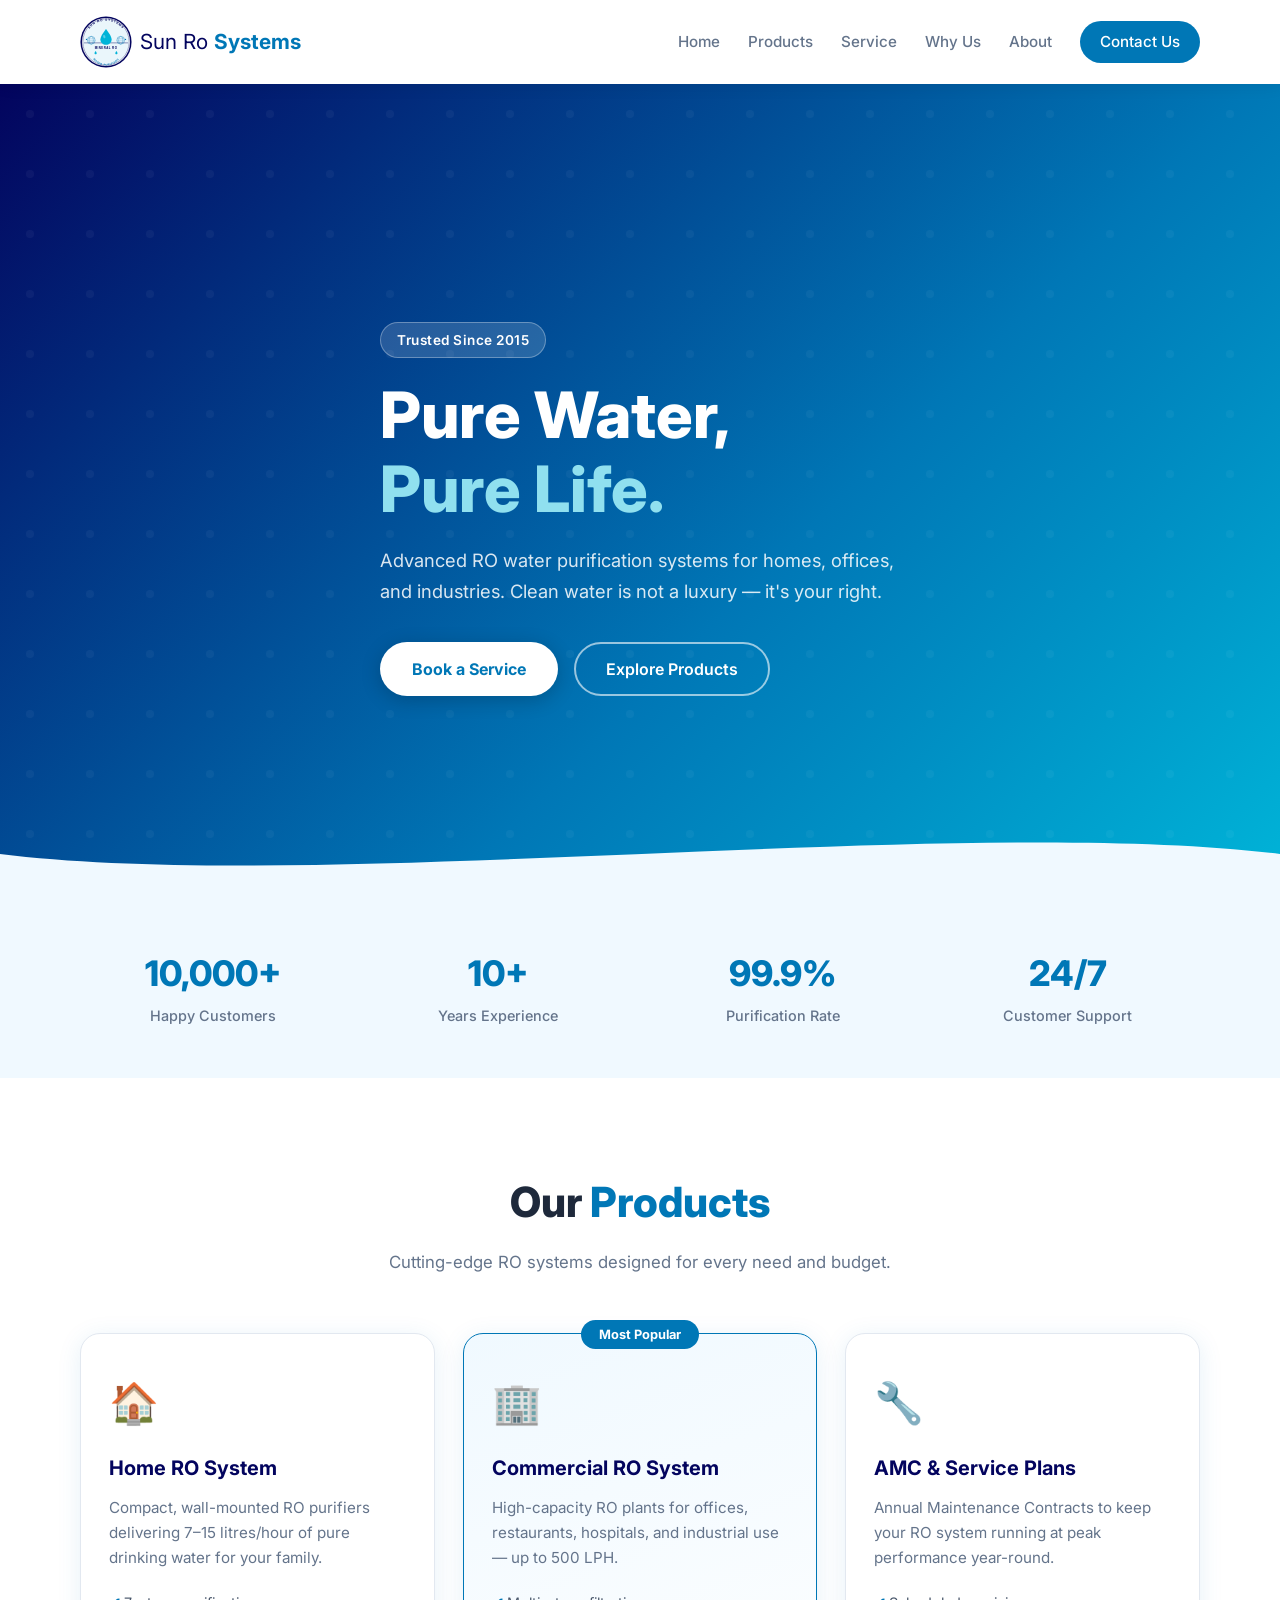
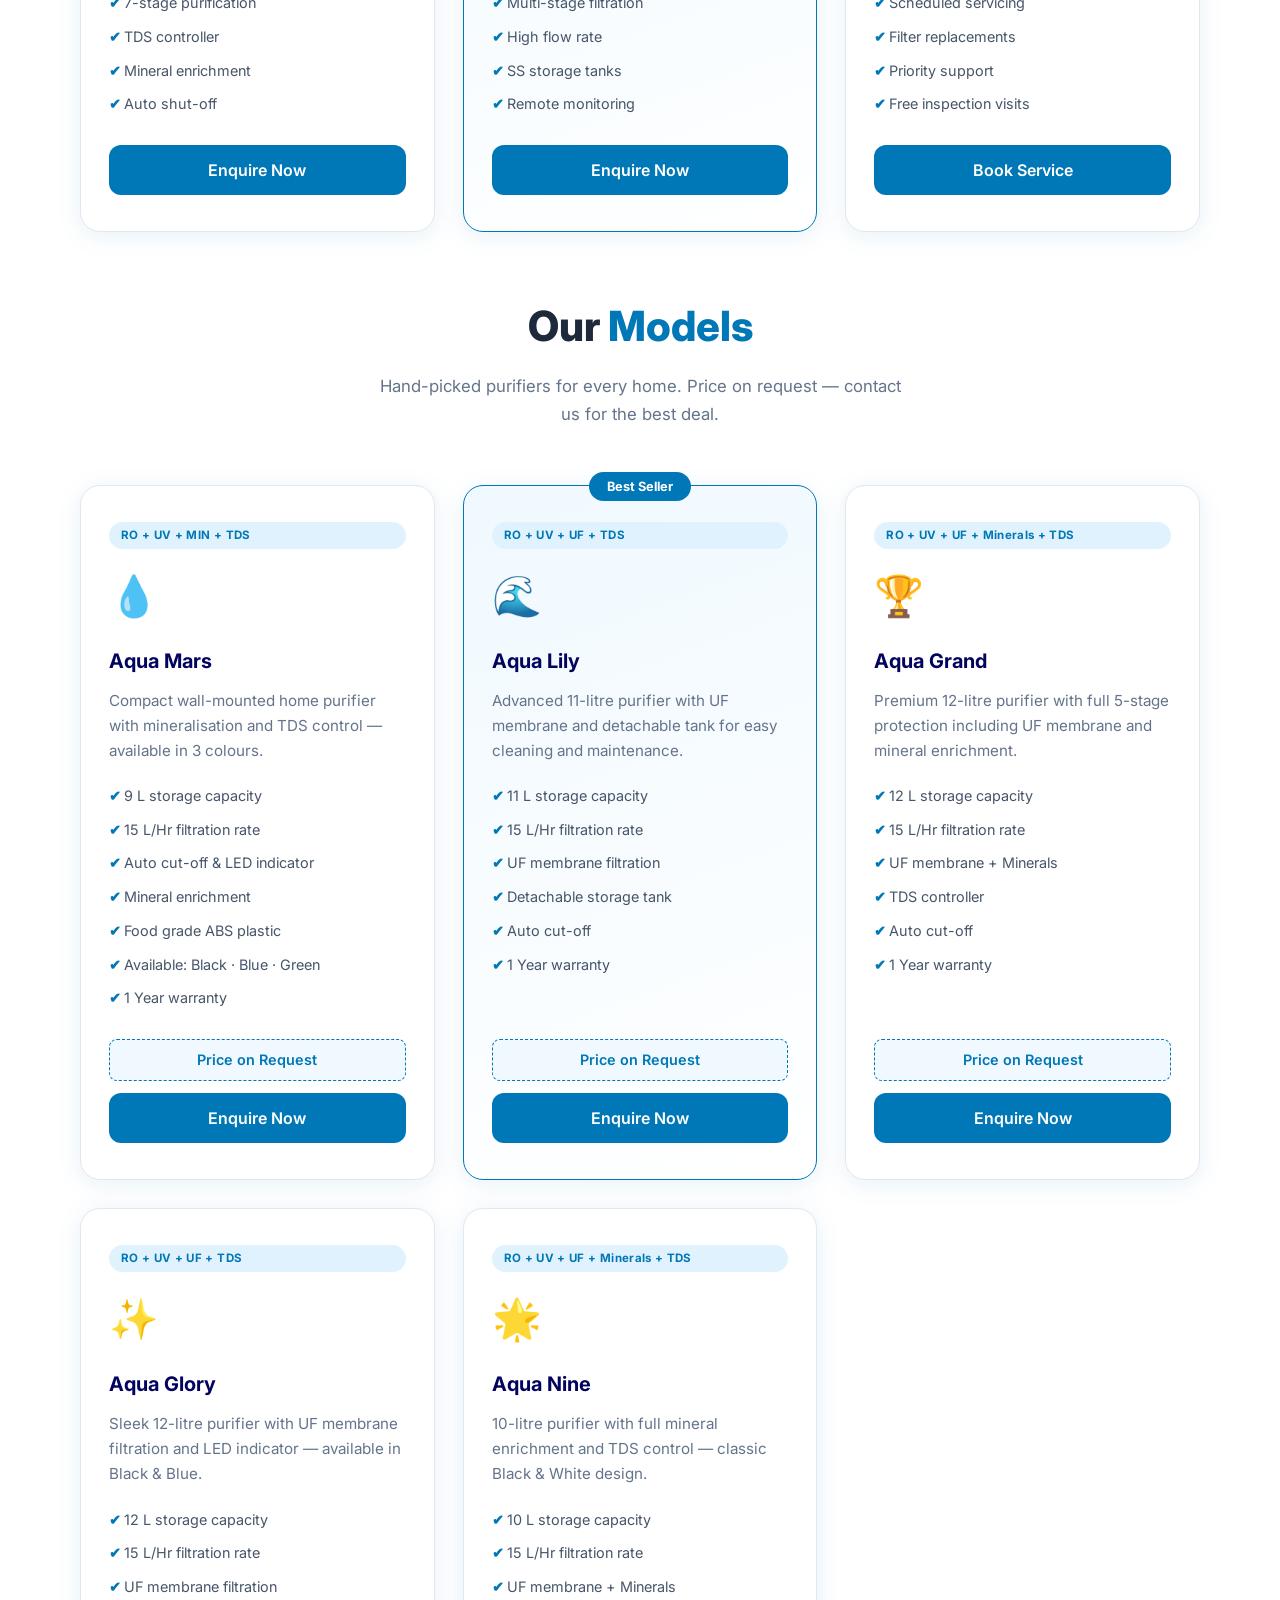
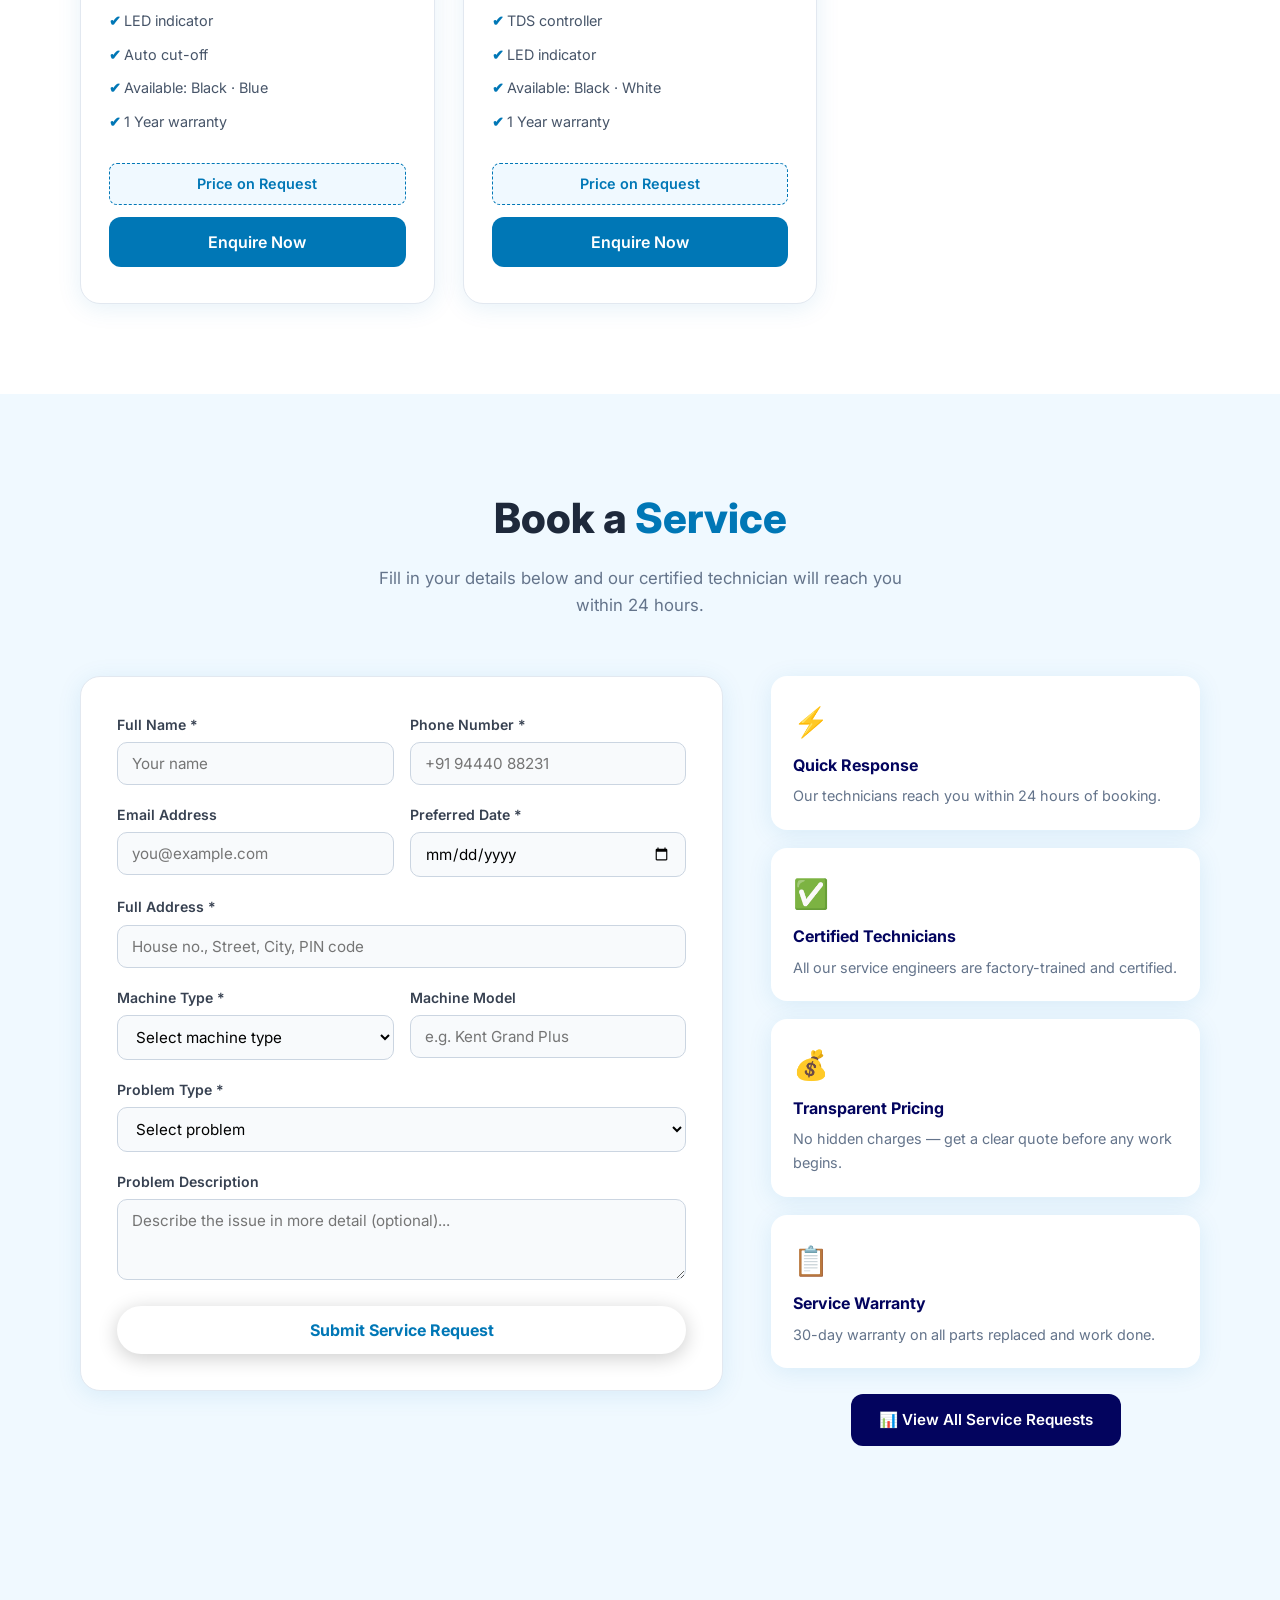
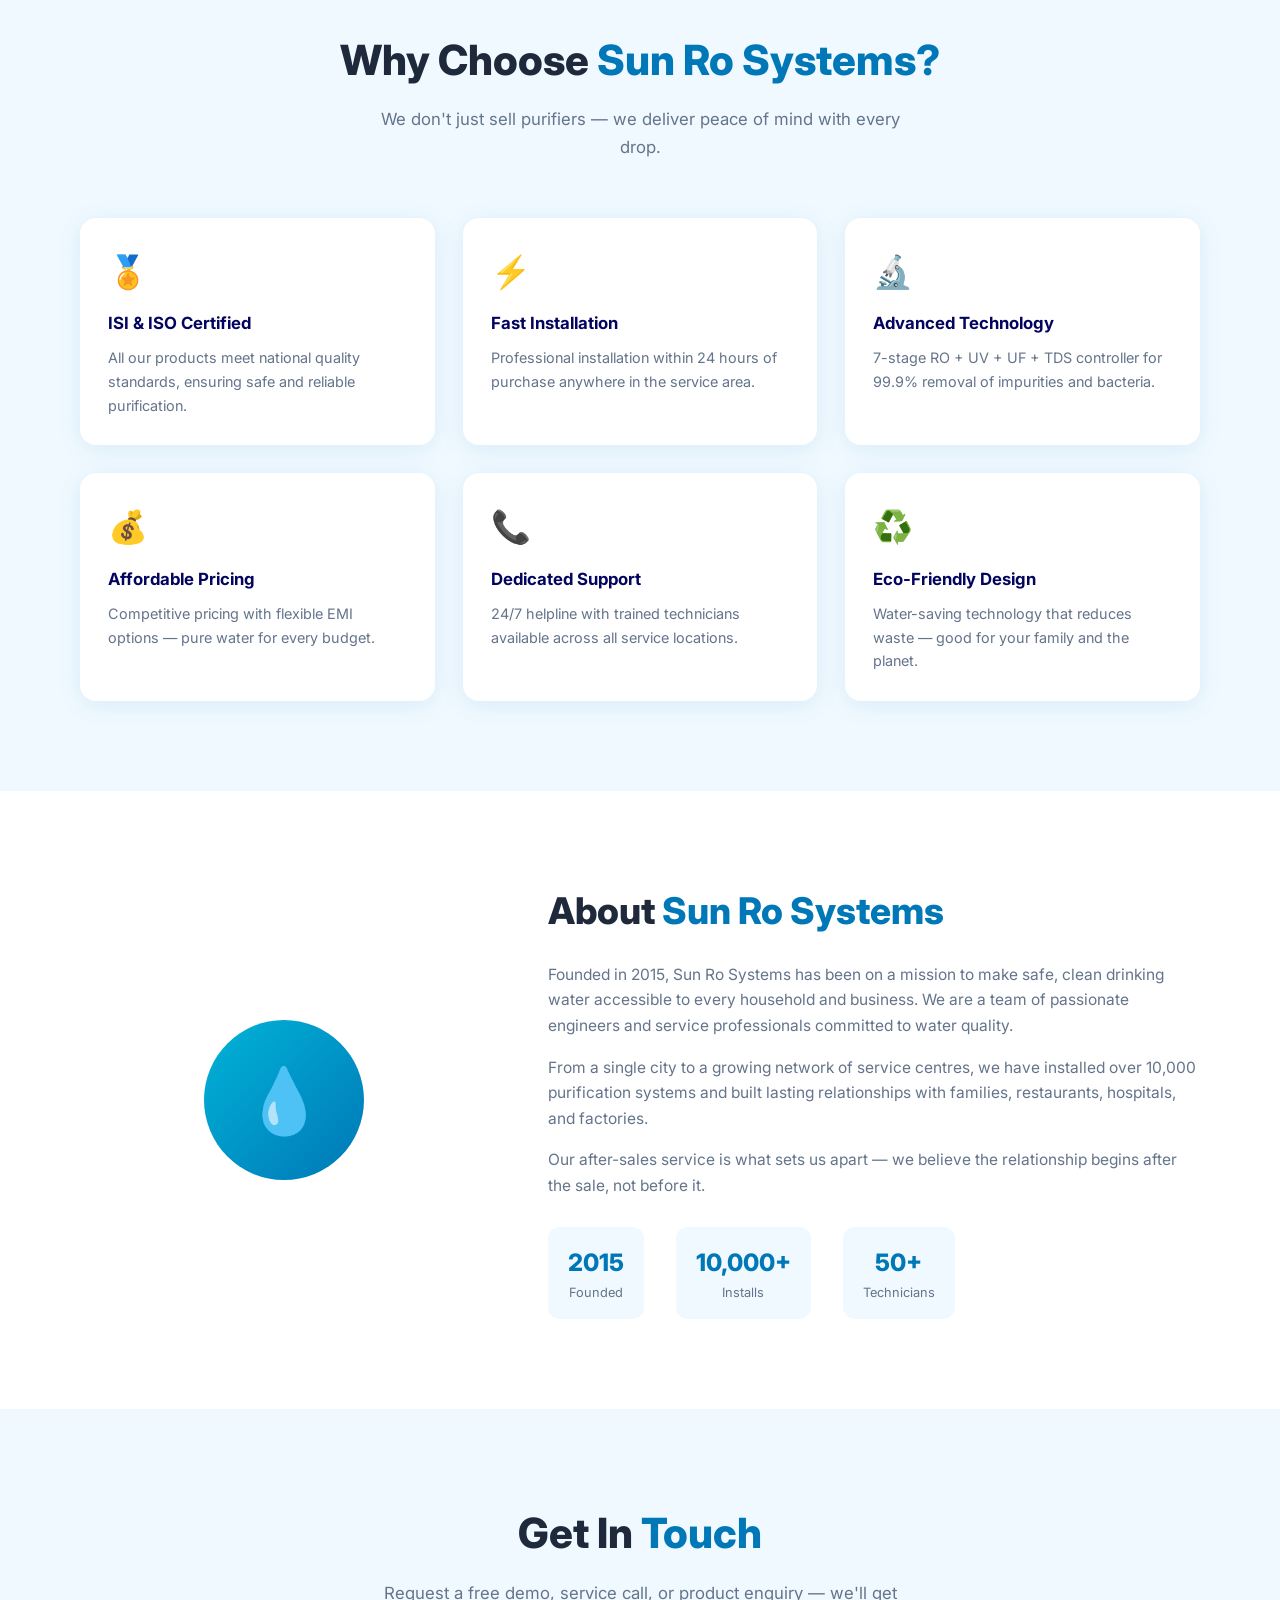
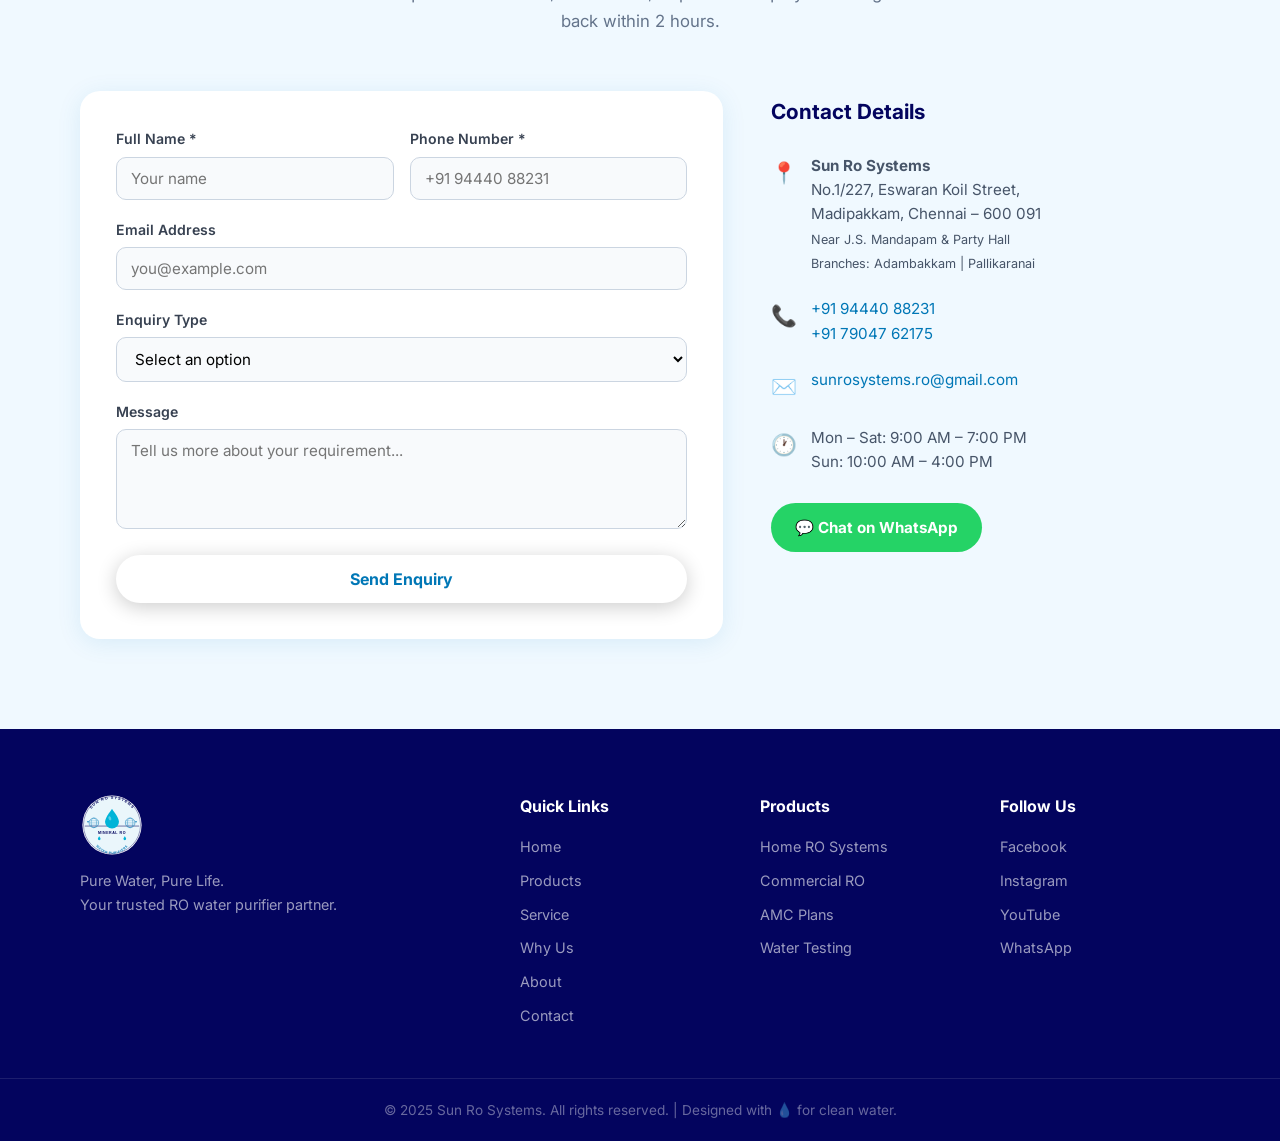
==== index.html @ 10d52f96 "Add Aqua Glory and Aqua Nine product model cards - Aqua Glory: 12L, RO+UV+UF+TDS, LED indicator, Bla" ====
<!DOCTYPE html>
<html lang="en">
<head>
  <meta charset="UTF-8" />
  <meta name="viewport" content="width=device-width, initial-scale=1.0" />
  <meta name="description" content="Sun Ro Systems – Premium RO Water Purifiers for Home &amp; Commercial use. Pure Water, Pure Life." />
  <title>Sun Ro Systems | RO Water Purifiers</title>
  <link rel="stylesheet" href="style.css" />
  <link rel="preconnect" href="https://fonts.googleapis.com" />
  <link href="https://fonts.googleapis.com/css2?family=Inter:wght@300;400;600;700;800&display=swap" rel="stylesheet" />
</head>
<body>

  <!-- ===== NAVBAR ===== -->
  <header class="navbar">
    <div class="container nav-inner">
      <a href="#" class="logo">
        <img src="logo.svg" alt="Sun Ro Systems" class="logo-img" />
        <span class="logo-text">Sun Ro <strong>Systems</strong></span>
      </a>
      <nav class="nav-links">
        <a href="#home">Home</a>
        <a href="#products">Products</a>
        <a href="#service">Service</a>
        <a href="#why-us">Why Us</a>
        <a href="#about">About</a>
        <a href="#contact" class="btn-nav">Contact Us</a>
      </nav>
      <button class="hamburger" onclick="toggleMenu()" aria-label="Menu">&#9776;</button>
    </div>
    <div class="mobile-menu" id="mobileMenu">
      <a href="#home" onclick="toggleMenu()">Home</a>
      <a href="#products" onclick="toggleMenu()">Products</a>
      <a href="#service" onclick="toggleMenu()">Service</a>
      <a href="#why-us" onclick="toggleMenu()">Why Us</a>
      <a href="#about" onclick="toggleMenu()">About</a>
      <a href="#contact" onclick="toggleMenu()">Contact</a>
    </div>
  </header>

  <!-- ===== HERO ===== -->
  <section class="hero" id="home">
    <div class="hero-bg"></div>
    <div class="container hero-content">
      <span class="hero-badge">Trusted Since 2015</span>
      <h1>Pure Water,<br /><span class="accent">Pure Life.</span></h1>
      <p>Advanced RO water purification systems for homes, offices, and industries. Clean water is not a luxury — it's your right.</p>
      <div class="hero-cta">
        <a href="#service" class="btn-primary">Book a Service</a>
        <a href="#products" class="btn-outline">Explore Products</a>
      </div>
    </div>
    <div class="hero-wave">
      <svg viewBox="0 0 1440 120" xmlns="http://www.w3.org/2000/svg" preserveAspectRatio="none">
        <path d="M0,60 C360,120 1080,0 1440,60 L1440,120 L0,120 Z" fill="#f0f9ff"/>
      </svg>
    </div>
  </section>

  <!-- ===== STATS STRIP ===== -->
  <section class="stats-strip">
    <div class="container stats-grid">
      <div class="stat">
        <span class="stat-num">10,000+</span>
        <span class="stat-label">Happy Customers</span>
      </div>
      <div class="stat">
        <span class="stat-num">10+</span>
        <span class="stat-label">Years Experience</span>
      </div>
      <div class="stat">
        <span class="stat-num">99.9%</span>
        <span class="stat-label">Purification Rate</span>
      </div>
      <div class="stat">
        <span class="stat-num">24/7</span>
        <span class="stat-label">Customer Support</span>
      </div>
    </div>
  </section>

  <!-- ===== PRODUCTS ===== -->
  <section class="products" id="products">
    <div class="container">
      <div class="section-header">
        <h2>Our <span class="accent">Products</span></h2>
        <p>Cutting-edge RO systems designed for every need and budget.</p>
      </div>
      <div class="product-grid">

        <div class="product-card">
          <div class="product-icon">🏠</div>
          <h3>Home RO System</h3>
          <p>Compact, wall-mounted RO purifiers delivering 7–15 litres/hour of pure drinking water for your family.</p>
          <ul>
            <li>7-stage purification</li>
            <li>TDS controller</li>
            <li>Mineral enrichment</li>
            <li>Auto shut-off</li>
          </ul>
          <a href="#contact" class="btn-card">Enquire Now</a>
        </div>

        <div class="product-card featured">
          <div class="badge-popular">Most Popular</div>
          <div class="product-icon">🏢</div>
          <h3>Commercial RO System</h3>
          <p>High-capacity RO plants for offices, restaurants, hospitals, and industrial use — up to 500 LPH.</p>
          <ul>
            <li>Multi-stage filtration</li>
            <li>High flow rate</li>
            <li>SS storage tanks</li>
            <li>Remote monitoring</li>
          </ul>
          <a href="#contact" class="btn-card">Enquire Now</a>
        </div>

        <div class="product-card">
          <div class="product-icon">🔧</div>
          <h3>AMC &amp; Service Plans</h3>
          <p>Annual Maintenance Contracts to keep your RO system running at peak performance year-round.</p>
          <ul>
            <li>Scheduled servicing</li>
            <li>Filter replacements</li>
            <li>Priority support</li>
            <li>Free inspection visits</li>
          </ul>
          <a href="#service" class="btn-card">Book Service</a>
        </div>

      </div>

      <!-- ===== SPECIFIC MODELS ===== -->
      <div class="section-header" style="margin-top:60px;">
        <h2>Our <span class="accent">Models</span></h2>
        <p>Hand-picked purifiers for every home. Price on request — contact us for the best deal.</p>
      </div>
      <div class="product-grid">

        <div class="product-card">
          <span class="product-tag">RO + UV + MIN + TDS</span>
          <div class="product-icon">💧</div>
          <h3>Aqua Mars</h3>
          <p>Compact wall-mounted home purifier with mineralisation and TDS control — available in 3 colours.</p>
          <ul>
            <li>9 L storage capacity</li>
            <li>15 L/Hr filtration rate</li>
            <li>Auto cut-off &amp; LED indicator</li>
            <li>Mineral enrichment</li>
            <li>Food grade ABS plastic</li>
            <li>Available: Black · Blue · Green</li>
            <li>1 Year warranty</li>
          </ul>
          <div class="price-tag">Price on Request</div>
          <a href="#contact" class="btn-card">Enquire Now</a>
        </div>

        <div class="product-card featured">
          <div class="badge-popular">Best Seller</div>
          <span class="product-tag">RO + UV + UF + TDS</span>
          <div class="product-icon">🌊</div>
          <h3>Aqua Lily</h3>
          <p>Advanced 11-litre purifier with UF membrane and detachable tank for easy cleaning and maintenance.</p>
          <ul>
            <li>11 L storage capacity</li>
            <li>15 L/Hr filtration rate</li>
            <li>UF membrane filtration</li>
            <li>Detachable storage tank</li>
            <li>Auto cut-off</li>
            <li>1 Year warranty</li>
          </ul>
          <div class="price-tag">Price on Request</div>
          <a href="#contact" class="btn-card">Enquire Now</a>
        </div>

        <div class="product-card">
          <span class="product-tag">RO + UV + UF + Minerals + TDS</span>
          <div class="product-icon">🏆</div>
          <h3>Aqua Grand</h3>
          <p>Premium 12-litre purifier with full 5-stage protection including UF membrane and mineral enrichment.</p>
          <ul>
            <li>12 L storage capacity</li>
            <li>15 L/Hr filtration rate</li>
            <li>UF membrane + Minerals</li>
            <li>TDS controller</li>
            <li>Auto cut-off</li>
            <li>1 Year warranty</li>
          </ul>
          <div class="price-tag">Price on Request</div>
          <a href="#contact" class="btn-card">Enquire Now</a>
        </div>

        <div class="product-card">
          <span class="product-tag">RO + UV + UF + TDS</span>
          <div class="product-icon">✨</div>
          <h3>Aqua Glory</h3>
          <p>Sleek 12-litre purifier with UF membrane filtration and LED indicator — available in Black &amp; Blue.</p>
          <ul>
            <li>12 L storage capacity</li>
            <li>15 L/Hr filtration rate</li>
            <li>UF membrane filtration</li>
            <li>LED indicator</li>
            <li>Auto cut-off</li>
            <li>Available: Black · Blue</li>
            <li>1 Year warranty</li>
          </ul>
          <div class="price-tag">Price on Request</div>
          <a href="#contact" class="btn-card">Enquire Now</a>
        </div>

        <div class="product-card">
          <span class="product-tag">RO + UV + UF + Minerals + TDS</span>
          <div class="product-icon">🌟</div>
          <h3>Aqua Nine</h3>
          <p>10-litre purifier with full mineral enrichment and TDS control — classic Black &amp; White design.</p>
          <ul>
            <li>10 L storage capacity</li>
            <li>15 L/Hr filtration rate</li>
            <li>UF membrane + Minerals</li>
            <li>TDS controller</li>
            <li>LED indicator</li>
            <li>Available: Black · White</li>
            <li>1 Year warranty</li>
          </ul>
          <div class="price-tag">Price on Request</div>
          <a href="#contact" class="btn-card">Enquire Now</a>
        </div>

      </div>
    </div>
  </section>

  <!-- ===== SERVICE REQUEST ===== -->
  <section class="service-request" id="service">
    <div class="container">
      <div class="section-header">
        <h2>Book a <span class="accent">Service</span></h2>
        <p>Fill in your details below and our certified technician will reach you within 24 hours.</p>
      </div>
      <div class="service-wrap">

        <form class="service-form" onsubmit="handleServiceSubmit(event)">
          <div class="form-row">
            <div class="form-group">
              <label for="svc-name">Full Name *</label>
              <input type="text" id="svc-name" placeholder="Your name" required />
            </div>
            <div class="form-group">
              <label for="svc-phone">Phone Number *</label>
              <input type="tel" id="svc-phone" placeholder="+91 94440 88231" required />
            </div>
          </div>
          <div class="form-row">
            <div class="form-group">
              <label for="svc-email">Email Address</label>
              <input type="email" id="svc-email" placeholder="you@example.com" />
            </div>
            <div class="form-group">
              <label for="svc-date">Preferred Date *</label>
              <input type="date" id="svc-date" required />
            </div>
          </div>
          <div class="form-group">
            <label for="svc-address">Full Address *</label>
            <input type="text" id="svc-address" placeholder="House no., Street, City, PIN code" required />
          </div>
          <div class="form-row">
            <div class="form-group">
              <label for="svc-machine">Machine Type *</label>
              <select id="svc-machine" required>
                <option value="">Select machine type</option>
                <option>Home RO System</option>
                <option>Commercial RO System</option>
                <option>Other</option>
              </select>
            </div>
            <div class="form-group">
              <label for="svc-model">Machine Model</label>
              <input type="text" id="svc-model" placeholder="e.g. Kent Grand Plus" />
            </div>
          </div>
          <div class="form-group">
            <label for="svc-problem">Problem Type *</label>
            <select id="svc-problem" required>
              <option value="">Select problem</option>
              <option>No Water Output</option>
              <option>Low Water Flow</option>
              <option>Bad Taste / Smell</option>
              <option>Water Leakage</option>
              <option>Unusual Noise</option>
              <option>Filter Replacement</option>
              <option>General Service / Maintenance</option>
              <option>Di-installation</option>
              <option>Re-installation</option>
              <option>Other</option>
            </select>
          </div>
          <div class="form-group">
            <label for="svc-desc">Problem Description</label>
            <textarea id="svc-desc" rows="3" placeholder="Describe the issue in more detail (optional)..."></textarea>
          </div>
          <!-- honeypot: hidden from humans, filled by bots -->
          <input type="text" id="hp-svc" name="company" tabindex="-1" autocomplete="off"
                 aria-hidden="true" style="position:absolute;left:-9999px;opacity:0;height:0;width:0;" />
          <button type="submit" class="btn-primary full-width">Submit Service Request</button>
          <div class="form-success" id="svcSuccess">
            ✅ Service request submitted! Our technician will contact you within 24 hours.
          </div>
        </form>

        <div class="service-info">
          <div class="svc-highlight">
            <div class="svc-icon">⚡</div>
            <h4>Quick Response</h4>
            <p>Our technicians reach you within 24 hours of booking.</p>
          </div>
          <div class="svc-highlight">
            <div class="svc-icon">✅</div>
            <h4>Certified Technicians</h4>
            <p>All our service engineers are factory-trained and certified.</p>
          </div>
          <div class="svc-highlight">
            <div class="svc-icon">💰</div>
            <h4>Transparent Pricing</h4>
            <p>No hidden charges — get a clear quote before any work begins.</p>
          </div>
          <div class="svc-highlight">
            <div class="svc-icon">📋</div>
            <h4>Service Warranty</h4>
            <p>30-day warranty on all parts replaced and work done.</p>
          </div>
          <div class="svc-admin-link">
            <a href="admin.html" class="btn-admin">📊 View All Service Requests</a>
          </div>
        </div>

      </div>
    </div>
  </section>

  <!-- ===== WHY US ===== -->
  <section class="why-us" id="why-us">
    <div class="container">
      <div class="section-header">
        <h2>Why Choose <span class="accent">Sun Ro Systems?</span></h2>
        <p>We don't just sell purifiers — we deliver peace of mind with every drop.</p>
      </div>
      <div class="features-grid">
        <div class="feature">
          <div class="feature-icon">🏅</div>
          <h4>ISI &amp; ISO Certified</h4>
          <p>All our products meet national quality standards, ensuring safe and reliable purification.</p>
        </div>
        <div class="feature">
          <div class="feature-icon">⚡</div>
          <h4>Fast Installation</h4>
          <p>Professional installation within 24 hours of purchase anywhere in the service area.</p>
        </div>
        <div class="feature">
          <div class="feature-icon">🔬</div>
          <h4>Advanced Technology</h4>
          <p>7-stage RO + UV + UF + TDS controller for 99.9% removal of impurities and bacteria.</p>
        </div>
        <div class="feature">
          <div class="feature-icon">💰</div>
          <h4>Affordable Pricing</h4>
          <p>Competitive pricing with flexible EMI options — pure water for every budget.</p>
        </div>
        <div class="feature">
          <div class="feature-icon">📞</div>
          <h4>Dedicated Support</h4>
          <p>24/7 helpline with trained technicians available across all service locations.</p>
        </div>
        <div class="feature">
          <div class="feature-icon">♻️</div>
          <h4>Eco-Friendly Design</h4>
          <p>Water-saving technology that reduces waste — good for your family and the planet.</p>
        </div>
      </div>
    </div>
  </section>

  <!-- ===== ABOUT ===== -->
  <section class="about" id="about">
    <div class="container about-inner">
      <div class="about-visual">
        <div class="drop-animation">
          <div class="drop-circle"></div>
          <div class="ripple r1"></div>
          <div class="ripple r2"></div>
          <div class="ripple r3"></div>
          <span class="drop-emoji">💧</span>
        </div>
      </div>
      <div class="about-text">
        <h2>About <span class="accent">Sun Ro Systems</span></h2>
        <p>Founded in 2015, Sun Ro Systems has been on a mission to make safe, clean drinking water accessible to every household and business. We are a team of passionate engineers and service professionals committed to water quality.</p>
        <p>From a single city to a growing network of service centres, we have installed over 10,000 purification systems and built lasting relationships with families, restaurants, hospitals, and factories.</p>
        <p>Our after-sales service is what sets us apart — we believe the relationship begins after the sale, not before it.</p>
        <div class="about-highlights">
          <div class="highlight"><strong>2015</strong><span>Founded</span></div>
          <div class="highlight"><strong>10,000+</strong><span>Installs</span></div>
          <div class="highlight"><strong>50+</strong><span>Technicians</span></div>
        </div>
      </div>
    </div>
  </section>

  <!-- ===== CONTACT ===== -->
  <section class="contact" id="contact">
    <div class="container">
      <div class="section-header">
        <h2>Get In <span class="accent">Touch</span></h2>
        <p>Request a free demo, service call, or product enquiry — we'll get back within 2 hours.</p>
      </div>
      <div class="contact-wrap">
        <form class="contact-form" onsubmit="handleSubmit(event)">
          <div class="form-row">
            <div class="form-group">
              <label for="name">Full Name *</label>
              <input type="text" id="name" placeholder="Your name" required />
            </div>
            <div class="form-group">
              <label for="phone">Phone Number *</label>
              <input type="tel" id="phone" placeholder="+91 94440 88231" required />
            </div>
          </div>
          <div class="form-group">
            <label for="email">Email Address</label>
            <input type="email" id="email" placeholder="you@example.com" />
          </div>
          <div class="form-group">
            <label for="enquiry">Enquiry Type</label>
            <select id="enquiry">
              <option value="">Select an option</option>
              <option>New Purchase – Home RO</option>
              <option>New Purchase – Commercial RO</option>
              <option>AMC / Service Plan</option>
              <option>Repair / Service Call</option>
              <option>Other</option>
            </select>
          </div>
          <div class="form-group">
            <label for="message">Message</label>
            <textarea id="message" rows="4" placeholder="Tell us more about your requirement..."></textarea>
          </div>
          <!-- honeypot: hidden from humans, filled by bots -->
          <input type="text" id="hp-enq" name="company" tabindex="-1" autocomplete="off"
                 aria-hidden="true" style="position:absolute;left:-9999px;opacity:0;height:0;width:0;" />
          <button type="submit" class="btn-primary full-width">Send Enquiry</button>
          <div class="form-success" id="formSuccess">
            ✅ Thank you! We'll contact you within 2 hours.
          </div>
        </form>

        <div class="contact-info">
          <h3>Contact Details</h3>
          <div class="info-item">
            <span class="info-icon">📍</span>
            <div>
              <strong>Sun Ro Systems</strong><br />
              No.1/227, Eswaran Koil Street,<br />
              Madipakkam, Chennai – 600 091<br />
              <small>Near J.S. Mandapam &amp; Party Hall</small><br />
              <small>Branches: Adambakkam | Pallikaranai</small>
            </div>
          </div>
          <div class="info-item">
            <span class="info-icon">📞</span>
            <div>
              <a href="tel:+919444088231">+91 94440 88231</a><br />
              <a href="tel:+917904762175">+91 79047 62175</a>
            </div>
          </div>
          <div class="info-item">
            <span class="info-icon">✉️</span>
            <div>
              <a href="mailto:sunrosystems.ro@gmail.com">sunrosystems.ro@gmail.com</a>
            </div>
          </div>
          <div class="info-item">
            <span class="info-icon">🕐</span>
            <div>Mon – Sat: 9:00 AM – 7:00 PM<br />Sun: 10:00 AM – 4:00 PM</div>
          </div>
          <div class="whatsapp-btn">
            <a href="https://wa.me/919444088231?text=Hi%20Sun%20Ro%20Systems%2C%20I%20need%20help%20with%20my%20RO%20purifier." target="_blank" rel="noopener">
              💬 Chat on WhatsApp
            </a>
          </div>
        </div>
      </div>
    </div>
  </section>

  <!-- ===== FOOTER ===== -->
  <footer class="footer">
    <div class="container footer-inner">
      <div class="footer-brand">
        <img src="logo.svg" alt="Sun Ro Systems" class="footer-logo-img" />
        <p>Pure Water, Pure Life.<br />Your trusted RO water purifier partner.</p>
      </div>
      <div class="footer-links">
        <h4>Quick Links</h4>
        <a href="#home">Home</a>
        <a href="#products">Products</a>
        <a href="#service">Service</a>
        <a href="#why-us">Why Us</a>
        <a href="#about">About</a>
        <a href="#contact">Contact</a>
      </div>
      <div class="footer-links">
        <h4>Products</h4>
        <a href="#products">Home RO Systems</a>
        <a href="#products">Commercial RO</a>
        <a href="#products">AMC Plans</a>
        <a href="#contact">Water Testing</a>
      </div>
      <div class="footer-links">
        <h4>Follow Us</h4>
        <a href="#" target="_blank" rel="noopener">Facebook</a>
        <a href="#" target="_blank" rel="noopener">Instagram</a>
        <a href="#" target="_blank" rel="noopener">YouTube</a>
        <a href="https://wa.me/919444088231" target="_blank" rel="noopener">WhatsApp</a>
      </div>
    </div>
    <div class="footer-bottom">
      <p>&copy; 2025 Sun Ro Systems. All rights reserved. | Designed with 💧 for clean water.</p>
    </div>
  </footer>

  <script>
    function toggleMenu() {
      const menu = document.getElementById('mobileMenu');
      menu.classList.toggle('open');
    }

    /* ── Bot protection helpers ── */
    function isBot(honeypotId) {
      return document.getElementById(honeypotId).value.length > 0;
    }
    function rateLimitOk(key) {
      const now = Date.now(), window = 15 * 60 * 1000, max = 3;
      const times = JSON.parse(localStorage.getItem(key) || '[]')
                      .filter(t => now - t < window);
      if (times.length >= max) return false;
      times.push(now);
      localStorage.setItem(key, JSON.stringify(times));
      return true;
    }

    function handleSubmit(e) {
      e.preventDefault();
      if (isBot('hp-enq')) return;
      if (!rateLimitOk('sunro_enq_rate')) {
        alert('Too many submissions. Please wait 15 minutes before trying again.');
        return;
      }
      const enquiry = {
        id: Date.now(),
        submittedAt: new Date().toLocaleString('en-IN'),
        name: document.getElementById('name').value,
        phone: document.getElementById('phone').value,
        email: document.getElementById('email').value || '—',
        enquiryType: document.getElementById('enquiry').value || '—',
        message: document.getElementById('message').value || '—',
        status: 'New'
      };
      const existing = JSON.parse(localStorage.getItem('sunro_enquiries') || '[]');
      existing.unshift(enquiry);
      localStorage.setItem('sunro_enquiries', JSON.stringify(existing));
      document.getElementById('formSuccess').style.display = 'block';
      e.target.reset();
      setTimeout(() => {
        document.getElementById('formSuccess').style.display = 'none';
      }, 5000);
    }

    function handleServiceSubmit(e) {
      e.preventDefault();
      if (isBot('hp-svc')) return;
      if (!rateLimitOk('sunro_svc_rate')) {
        alert('Too many submissions. Please wait 15 minutes before trying again.');
        return;
      }
      const request = {
        id: Date.now(),
        submittedAt: new Date().toLocaleString('en-IN'),
        name: document.getElementById('svc-name').value,
        phone: document.getElementById('svc-phone').value,
        email: document.getElementById('svc-email').value || '—',
        address: document.getElementById('svc-address').value,
        preferredDate: document.getElementById('svc-date').value,
        machineType: document.getElementById('svc-machine').value,
        model: document.getElementById('svc-model').value || '—',
        problemType: document.getElementById('svc-problem').value,
        description: document.getElementById('svc-desc').value || '—',
        status: 'Pending'
      };
      const existing = JSON.parse(localStorage.getItem('sunro_service_requests') || '[]');
      existing.unshift(request);
      localStorage.setItem('sunro_service_requests', JSON.stringify(existing));
      document.getElementById('svcSuccess').style.display = 'block';
      e.target.reset();
      setTimeout(() => {
        document.getElementById('svcSuccess').style.display = 'none';
      }, 6000);
    }

    // Smooth scroll for all anchor links
    document.querySelectorAll('a[href^="#"]').forEach(a => {
      a.addEventListener('click', e => {
        const target = document.querySelector(a.getAttribute('href'));
        if (target) {
          e.preventDefault();
          target.scrollIntoView({ behavior: 'smooth' });
        }
      });
    });

    // Scroll-reveal
    const observer = new IntersectionObserver(entries => {
      entries.forEach(entry => {
        if (entry.isIntersecting) entry.target.classList.add('visible');
      });
    }, { threshold: 0.1 });

    document.querySelectorAll('.product-card, .feature, .stat, .about-inner, .svc-highlight').forEach(el => {
      el.classList.add('reveal');
      observer.observe(el);
    });
  </script>
</body>
</html>
---- style.css ----
/* ===== RESET & BASE ===== */
*, *::before, *::after { box-sizing: border-box; margin: 0; padding: 0; }

:root {
  --blue:    #0077b6;
  --cyan:    #00b4d8;
  --light:   #90e0ef;
  --pale:    #f0f9ff;
  --dark:    #03045e;
  --gray:    #64748b;
  --white:   #ffffff;
  --shadow:  0 4px 24px rgba(0,119,182,0.10);
}

html { scroll-behavior: smooth; }

body {
  font-family: 'Inter', sans-serif;
  color: #1e293b;
  background: #fff;
  line-height: 1.65;
}

.container { max-width: 1160px; margin: 0 auto; padding: 0 20px; }

.accent { color: var(--blue); }

/* ===== SCROLL REVEAL ===== */
.reveal { opacity: 0; transform: translateY(30px); transition: opacity .6s ease, transform .6s ease; }
.reveal.visible { opacity: 1; transform: none; }

/* ===== NAVBAR ===== */
.navbar {
  position: sticky; top: 0; z-index: 1000;
  background: rgba(255,255,255,0.96);
  backdrop-filter: blur(10px);
  box-shadow: 0 1px 16px rgba(0,0,0,0.08);
}

.nav-inner {
  display: flex; align-items: center; justify-content: space-between;
  padding: 16px 20px;
}

.logo {
  display: flex; align-items: center; gap: 8px;
  text-decoration: none; color: var(--dark);
  font-size: 1.3rem;
}
.logo-img { height: 52px; width: auto; display: block; }
.footer-logo-img { height: 64px; width: auto; display: block; margin-bottom: 10px; }
.logo-drop { font-size: 1.5rem; }
.logo-text strong { color: var(--blue); }

.nav-links { display: flex; align-items: center; gap: 28px; }
.nav-links a {
  text-decoration: none; color: var(--gray);
  font-weight: 500; font-size: .95rem;
  transition: color .2s;
}
.nav-links a:hover { color: var(--blue); }

.btn-nav {
  background: var(--blue); color: var(--white) !important;
  padding: 8px 20px; border-radius: 999px;
  transition: background .2s !important;
}
.btn-nav:hover { background: var(--dark) !important; }

.hamburger {
  display: none; background: none; border: none;
  font-size: 1.6rem; cursor: pointer; color: var(--dark);
}

.mobile-menu {
  display: none; flex-direction: column;
  background: #fff; padding: 16px 20px;
  border-top: 1px solid #e2e8f0;
}
.mobile-menu.open { display: flex; }
.mobile-menu a {
  padding: 10px 0; text-decoration: none;
  color: var(--gray); font-weight: 500;
  border-bottom: 1px solid #f1f5f9;
}

@media (max-width: 768px) {
  .nav-links { display: none; }
  .hamburger { display: block; }
}

/* ===== HERO ===== */
.hero {
  position: relative; overflow: hidden;
  background: linear-gradient(135deg, var(--dark) 0%, var(--blue) 60%, var(--cyan) 100%);
  padding: 120px 0 80px;
  min-height: 90vh; display: flex; align-items: center;
}

.hero-bg {
  position: absolute; inset: 0;
  background: url("data:image/svg+xml,%3Csvg width='60' height='60' viewBox='0 0 60 60' xmlns='http://www.w3.org/2000/svg'%3E%3Cg fill='none' fill-rule='evenodd'%3E%3Cg fill='%23ffffff' fill-opacity='0.04'%3E%3Ccircle cx='30' cy='30' r='4'/%3E%3C/g%3E%3C/g%3E%3C/svg%3E") repeat;
}

.hero-content { position: relative; z-index: 1; max-width: 680px; }

.hero-badge {
  display: inline-block;
  background: rgba(255,255,255,0.15);
  color: var(--white); border: 1px solid rgba(255,255,255,0.3);
  padding: 6px 16px; border-radius: 999px;
  font-size: .85rem; font-weight: 600; letter-spacing: .5px;
  margin-bottom: 20px;
}

.hero h1 {
  font-size: clamp(2.4rem, 6vw, 4rem);
  font-weight: 800; color: var(--white);
  line-height: 1.15; margin-bottom: 20px;
}

.hero h1 .accent { color: var(--light); }

.hero p {
  font-size: 1.15rem; color: rgba(255,255,255,0.85);
  max-width: 520px; margin-bottom: 36px;
}

.hero-cta { display: flex; gap: 16px; flex-wrap: wrap; }

.btn-primary {
  display: inline-block;
  background: var(--white); color: var(--blue);
  padding: 14px 32px; border-radius: 999px;
  font-weight: 700; font-size: 1rem; text-decoration: none;
  box-shadow: 0 4px 20px rgba(0,0,0,0.2);
  transition: transform .2s, box-shadow .2s;
}
.btn-primary:hover { transform: translateY(-2px); box-shadow: 0 8px 28px rgba(0,0,0,0.25); }

.btn-outline {
  display: inline-block;
  border: 2px solid rgba(255,255,255,0.6); color: var(--white);
  padding: 12px 30px; border-radius: 999px;
  font-weight: 600; font-size: 1rem; text-decoration: none;
  transition: background .2s, border-color .2s;
}
.btn-outline:hover { background: rgba(255,255,255,0.1); border-color: var(--white); }

.hero-wave {
  position: absolute; bottom: 0; left: 0; right: 0;
}
.hero-wave svg { display: block; width: 100%; height: 80px; }

/* ===== STATS STRIP ===== */
.stats-strip {
  background: var(--pale); padding: 50px 0;
}

.stats-grid {
  display: grid; grid-template-columns: repeat(4, 1fr);
  gap: 20px; text-align: center;
}

.stat-num {
  display: block; font-size: 2.2rem; font-weight: 800; color: var(--blue);
}
.stat-label { font-size: .9rem; color: var(--gray); font-weight: 500; }

@media (max-width: 600px) {
  .stats-grid { grid-template-columns: repeat(2, 1fr); }
}

/* ===== SECTION HEADER ===== */
.section-header {
  text-align: center; margin-bottom: 56px;
}
.section-header h2 {
  font-size: clamp(1.8rem, 4vw, 2.6rem); font-weight: 800;
  margin-bottom: 12px;
}
.section-header p { color: var(--gray); font-size: 1.05rem; max-width: 540px; margin: 0 auto; }

/* ===== PRODUCTS ===== */
.products { padding: 90px 0; background: #fff; }

.product-grid {
  display: grid; grid-template-columns: repeat(3, 1fr);
  gap: 28px;
}

@media (max-width: 900px) { .product-grid { grid-template-columns: 1fr; max-width: 440px; margin: 0 auto; } }

.product-card {
  position: relative;
  border: 1px solid #e2e8f0; border-radius: 20px;
  padding: 36px 28px; background: #fff;
  box-shadow: var(--shadow);
  transition: transform .25s, box-shadow .25s;
  display: flex; flex-direction: column;
}
.product-card:hover { transform: translateY(-6px); box-shadow: 0 12px 40px rgba(0,119,182,0.15); }

.product-card.featured {
  border-color: var(--blue);
  background: linear-gradient(160deg, #f0f9ff 0%, #fff 100%);
}

.badge-popular {
  position: absolute; top: -14px; left: 50%; transform: translateX(-50%);
  background: var(--blue); color: #fff;
  padding: 4px 18px; border-radius: 999px; font-size: .8rem; font-weight: 700;
}

.product-icon { font-size: 2.5rem; margin-bottom: 16px; }

.product-card h3 { font-size: 1.25rem; font-weight: 700; margin-bottom: 10px; color: var(--dark); }
.product-card p { color: var(--gray); font-size: .95rem; margin-bottom: 16px; }

.product-card ul {
  list-style: none; margin-bottom: 24px; flex: 1;
}
.product-card ul li {
  padding: 5px 0; color: #475569; font-size: .9rem;
}
.product-card ul li::before { content: "✔ "; color: var(--blue); font-weight: 700; }

.btn-card {
  display: block; text-align: center;
  background: var(--blue); color: #fff;
  padding: 12px; border-radius: 12px;
  font-weight: 600; text-decoration: none;
  transition: background .2s;
}
.btn-card:hover { background: var(--dark); }

.product-tag {
  display: inline-block;
  background: #e0f2fe; color: var(--blue);
  font-size: .72rem; font-weight: 700; letter-spacing: .03em;
  padding: 4px 12px; border-radius: 999px;
  margin-bottom: 14px;
}

.price-tag {
  text-align: center;
  font-size: .9rem; font-weight: 600;
  color: var(--blue);
  background: #f0f9ff;
  border: 1.5px dashed var(--blue);
  border-radius: 8px;
  padding: 8px 12px;
  margin-bottom: 12px;
}

/* ===== WHY US ===== */
.why-us { padding: 90px 0; background: var(--pale); }

.features-grid {
  display: grid; grid-template-columns: repeat(3, 1fr);
  gap: 28px;
}

@media (max-width: 900px) { .features-grid { grid-template-columns: repeat(2, 1fr); } }
@media (max-width: 560px) { .features-grid { grid-template-columns: 1fr; } }

.feature {
  background: #fff; border-radius: 16px; padding: 28px;
  box-shadow: var(--shadow); transition: transform .25s;
}
.feature:hover { transform: translateY(-4px); }

.feature-icon { font-size: 2rem; margin-bottom: 12px; }
.feature h4 { font-size: 1.05rem; font-weight: 700; margin-bottom: 8px; color: var(--dark); }
.feature p { font-size: .9rem; color: var(--gray); }

/* ===== ABOUT ===== */
.about { padding: 90px 0; background: #fff; }

.about-inner {
  display: grid; grid-template-columns: 1fr 1.6fr;
  gap: 60px; align-items: center;
}

@media (max-width: 768px) { .about-inner { grid-template-columns: 1fr; } }

.about-visual {
  display: flex; justify-content: center; align-items: center;
}

.drop-animation {
  position: relative; width: 200px; height: 200px;
  display: flex; justify-content: center; align-items: center;
}

.drop-circle {
  width: 160px; height: 160px; border-radius: 50%;
  background: linear-gradient(135deg, var(--cyan), var(--blue));
  position: absolute;
}

.ripple {
  position: absolute; border-radius: 50%;
  border: 2px solid var(--cyan); opacity: 0;
  animation: ripple 3s infinite;
}
.r1 { width: 180px; height: 180px; animation-delay: 0s; }
.r2 { width: 220px; height: 220px; animation-delay: 1s; }
.r3 { width: 260px; height: 260px; animation-delay: 2s; }

@keyframes ripple {
  0%   { opacity: .6; transform: scale(.8); }
  100% { opacity: 0;  transform: scale(1.4); }
}

.drop-emoji {
  position: relative; z-index: 1; font-size: 4rem;
  animation: float 3s ease-in-out infinite;
}

@keyframes float {
  0%, 100% { transform: translateY(0); }
  50%       { transform: translateY(-12px); }
}

.about-text h2 { font-size: clamp(1.7rem, 3.5vw, 2.3rem); font-weight: 800; margin-bottom: 20px; }
.about-text p { color: var(--gray); margin-bottom: 16px; font-size: .97rem; }

.about-highlights {
  display: flex; gap: 32px; margin-top: 28px;
}
.highlight {
  display: flex; flex-direction: column; align-items: center;
  background: var(--pale); border-radius: 12px; padding: 16px 20px;
}
.highlight strong { font-size: 1.5rem; font-weight: 800; color: var(--blue); }
.highlight span { font-size: .8rem; color: var(--gray); }

/* ===== CONTACT ===== */
.contact { padding: 90px 0; background: var(--pale); }

.contact-wrap {
  display: grid; grid-template-columns: 1.5fr 1fr;
  gap: 48px; align-items: start;
}

@media (max-width: 820px) { .contact-wrap { grid-template-columns: 1fr; } }

.contact-form { background: #fff; border-radius: 20px; padding: 36px; box-shadow: var(--shadow); }

.form-row { display: grid; grid-template-columns: 1fr 1fr; gap: 16px; }
@media (max-width: 500px) { .form-row { grid-template-columns: 1fr; } }

.form-group { margin-bottom: 18px; }
.form-group label { display: block; font-size: .88rem; font-weight: 600; color: #374151; margin-bottom: 6px; }

.form-group input,
.form-group select,
.form-group textarea {
  width: 100%;
  border: 1px solid #cbd5e1; border-radius: 10px;
  padding: 11px 14px; font-size: .95rem; font-family: inherit;
  outline: none; transition: border-color .2s;
  background: #f8fafc;
}
.form-group input:focus,
.form-group select:focus,
.form-group textarea:focus { border-color: var(--blue); background: #fff; }

.btn-primary.full-width {
  width: 100%; text-align: center; cursor: pointer;
  border: none; color: var(--blue); font-family: inherit;
}

.form-success {
  display: none; margin-top: 16px;
  background: #dcfce7; color: #166534;
  padding: 12px 16px; border-radius: 10px;
  font-size: .9rem; font-weight: 500;
}

.contact-info { padding: 4px 0; }
.contact-info h3 { font-size: 1.3rem; font-weight: 700; margin-bottom: 24px; color: var(--dark); }

.info-item {
  display: flex; gap: 14px; align-items: flex-start;
  margin-bottom: 22px;
}
.info-icon { font-size: 1.3rem; margin-top: 2px; }
.info-item a { color: var(--blue); text-decoration: none; }
.info-item a:hover { text-decoration: underline; }
.info-item div { color: #475569; font-size: .95rem; line-height: 1.6; }

.whatsapp-btn { margin-top: 28px; }
.whatsapp-btn a {
  display: inline-block;
  background: #25d366; color: #fff;
  padding: 12px 24px; border-radius: 999px;
  font-weight: 700; text-decoration: none;
  font-size: .95rem; transition: background .2s;
}
.whatsapp-btn a:hover { background: #1ebe5d; }

/* ===== SERVICE REQUEST ===== */
.service-request { padding: 90px 0; background: var(--pale); }

.service-wrap {
  display: grid; grid-template-columns: 1.5fr 1fr;
  gap: 48px; align-items: start;
}

@media (max-width: 820px) { .service-wrap { grid-template-columns: 1fr; } }

.service-form {
  background: #fff; border-radius: 20px;
  padding: 36px; box-shadow: var(--shadow);
  border: 1px solid #e2e8f0;
}

.service-info { display: flex; flex-direction: column; gap: 18px; }

.svc-highlight {
  background: #fff; border-radius: 16px; padding: 22px;
  box-shadow: var(--shadow); display: flex; flex-direction: column; gap: 6px;
  transition: transform .25s;
}
.svc-highlight:hover { transform: translateY(-3px); }

.svc-icon { font-size: 1.8rem; }
.svc-highlight h4 { font-size: 1rem; font-weight: 700; color: var(--dark); }
.svc-highlight p { font-size: .9rem; color: var(--gray); }

.svc-admin-link { margin-top: 8px; text-align: center; }
.btn-admin {
  display: inline-block;
  background: var(--dark); color: #fff;
  padding: 13px 28px; border-radius: 12px;
  font-weight: 600; text-decoration: none; font-size: .95rem;
  transition: background .2s;
}
.btn-admin:hover { background: var(--blue); }

/* ===== FOOTER ===== */
.footer { background: var(--dark); color: rgba(255,255,255,0.8); padding: 64px 0 0; }

.footer-inner {
  display: grid; grid-template-columns: 2fr 1fr 1fr 1fr;
  gap: 40px; padding-bottom: 40px;
}

@media (max-width: 820px) { .footer-inner { grid-template-columns: 1fr 1fr; } }
@media (max-width: 480px) { .footer-inner { grid-template-columns: 1fr; } }

.footer-brand .logo-text { color: #fff; font-size: 1.2rem; }
.footer-brand .logo-text strong { color: var(--light); }
.footer-brand p { margin-top: 12px; font-size: .9rem; color: rgba(255,255,255,0.6); line-height: 1.7; }

.footer-links h4 { color: #fff; font-weight: 700; margin-bottom: 16px; }
.footer-links a {
  display: block; color: rgba(255,255,255,0.6);
  text-decoration: none; font-size: .9rem; margin-bottom: 10px;
  transition: color .2s;
}
.footer-links a:hover { color: var(--light); }

.footer-bottom {
  border-top: 1px solid rgba(255,255,255,0.1);
  text-align: center; padding: 20px;
  font-size: .85rem; color: rgba(255,255,255,0.4);
}
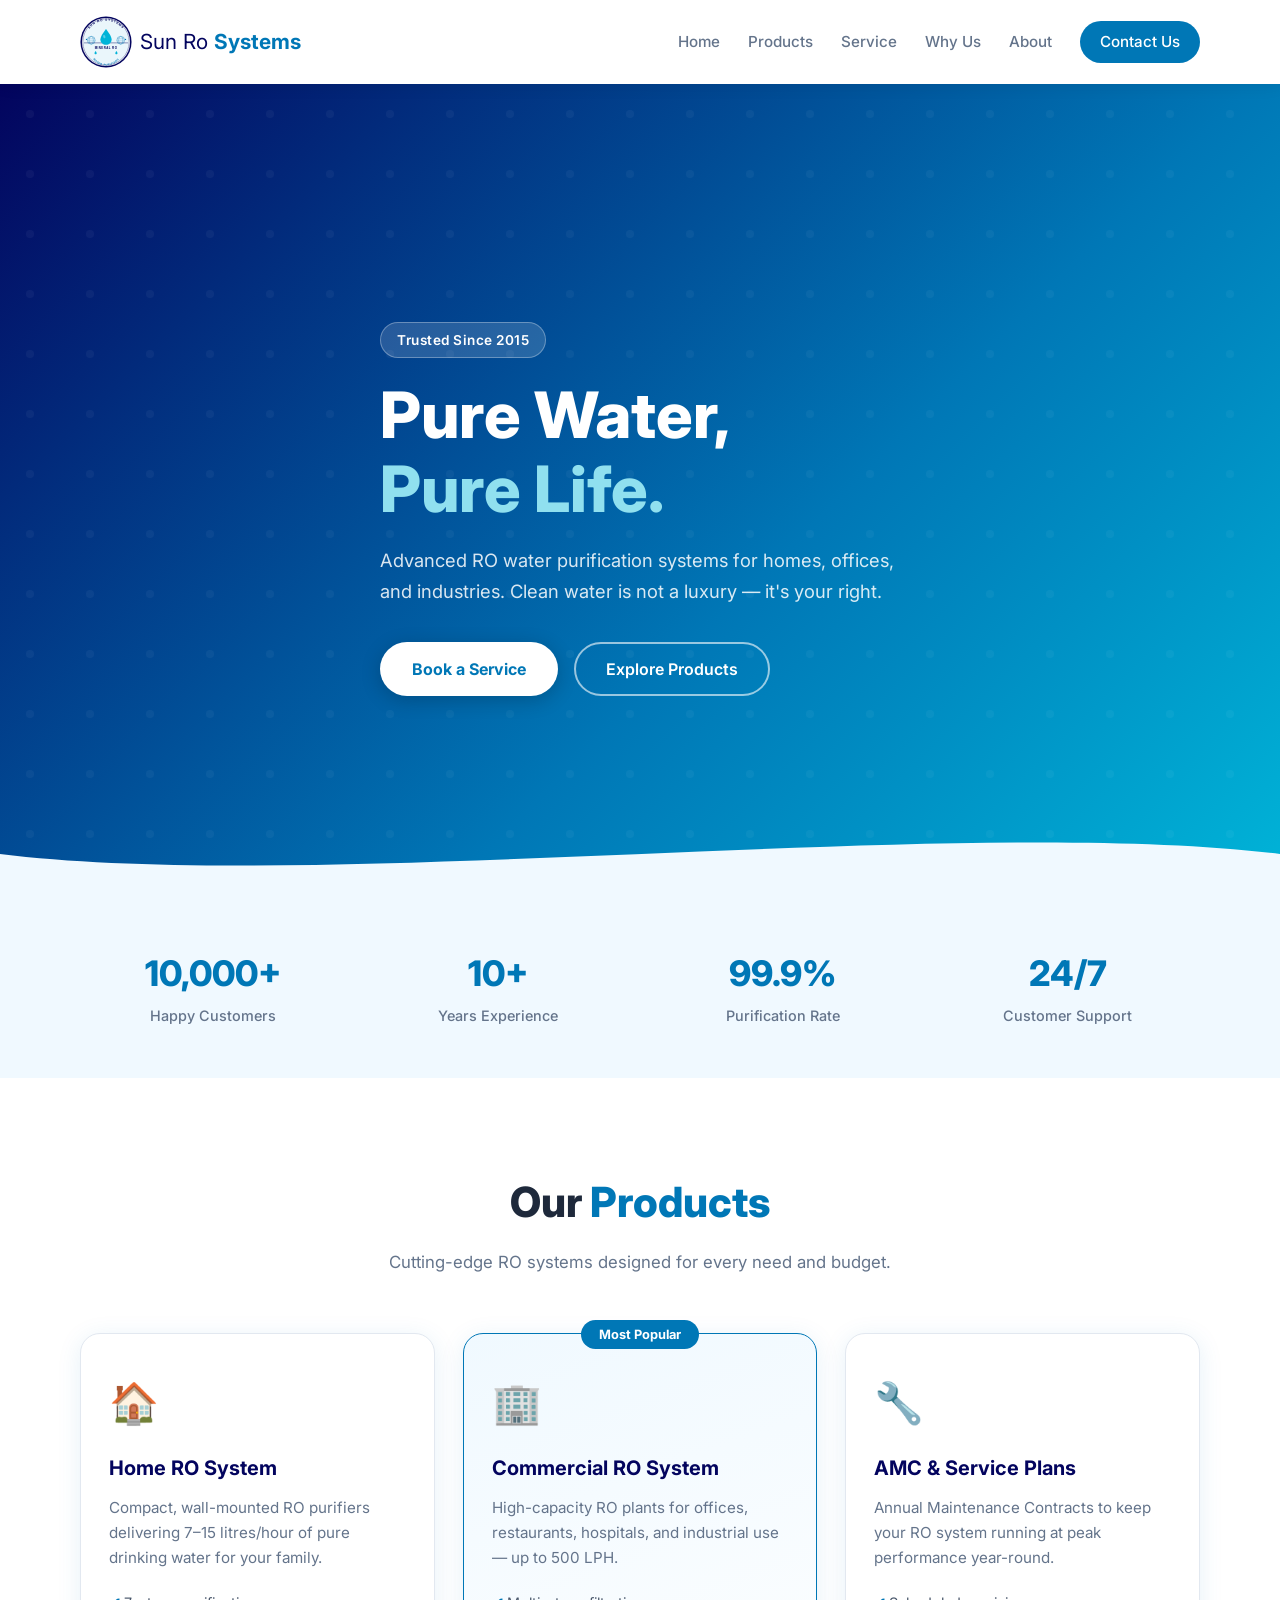
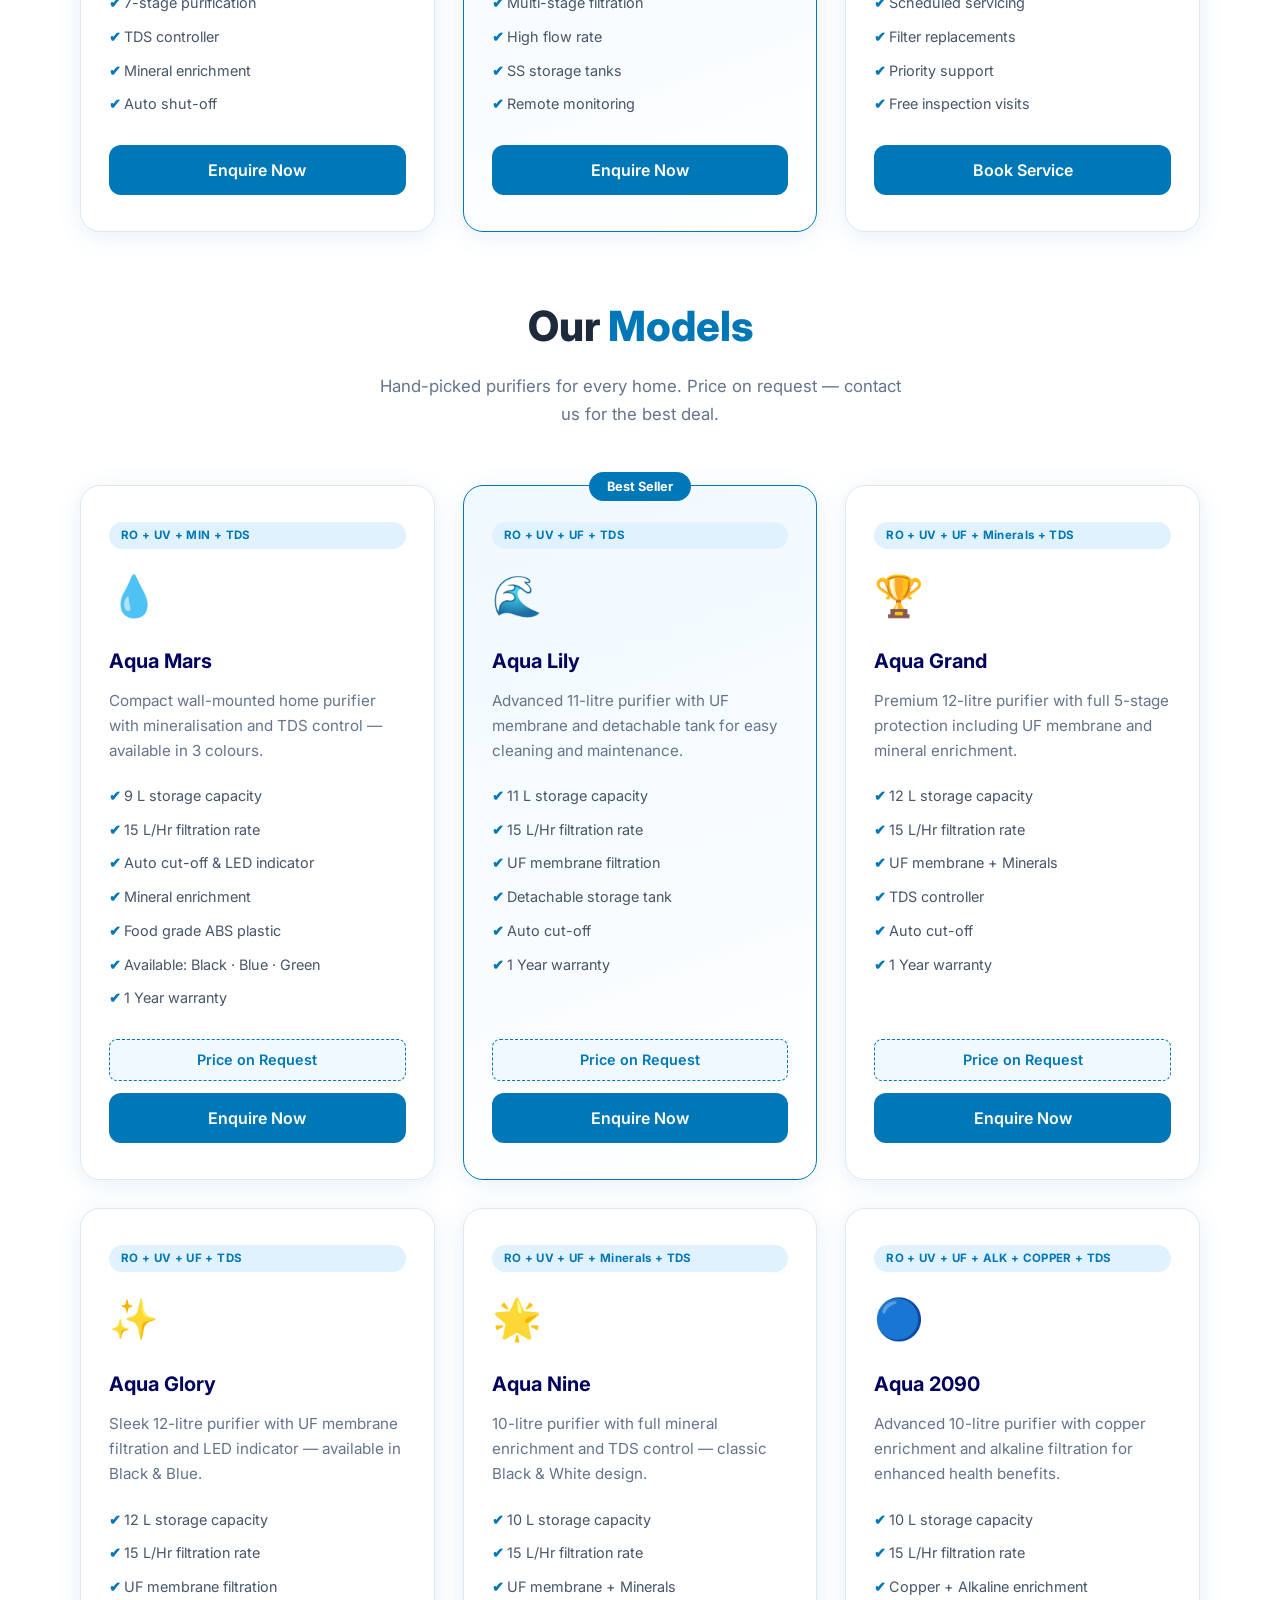
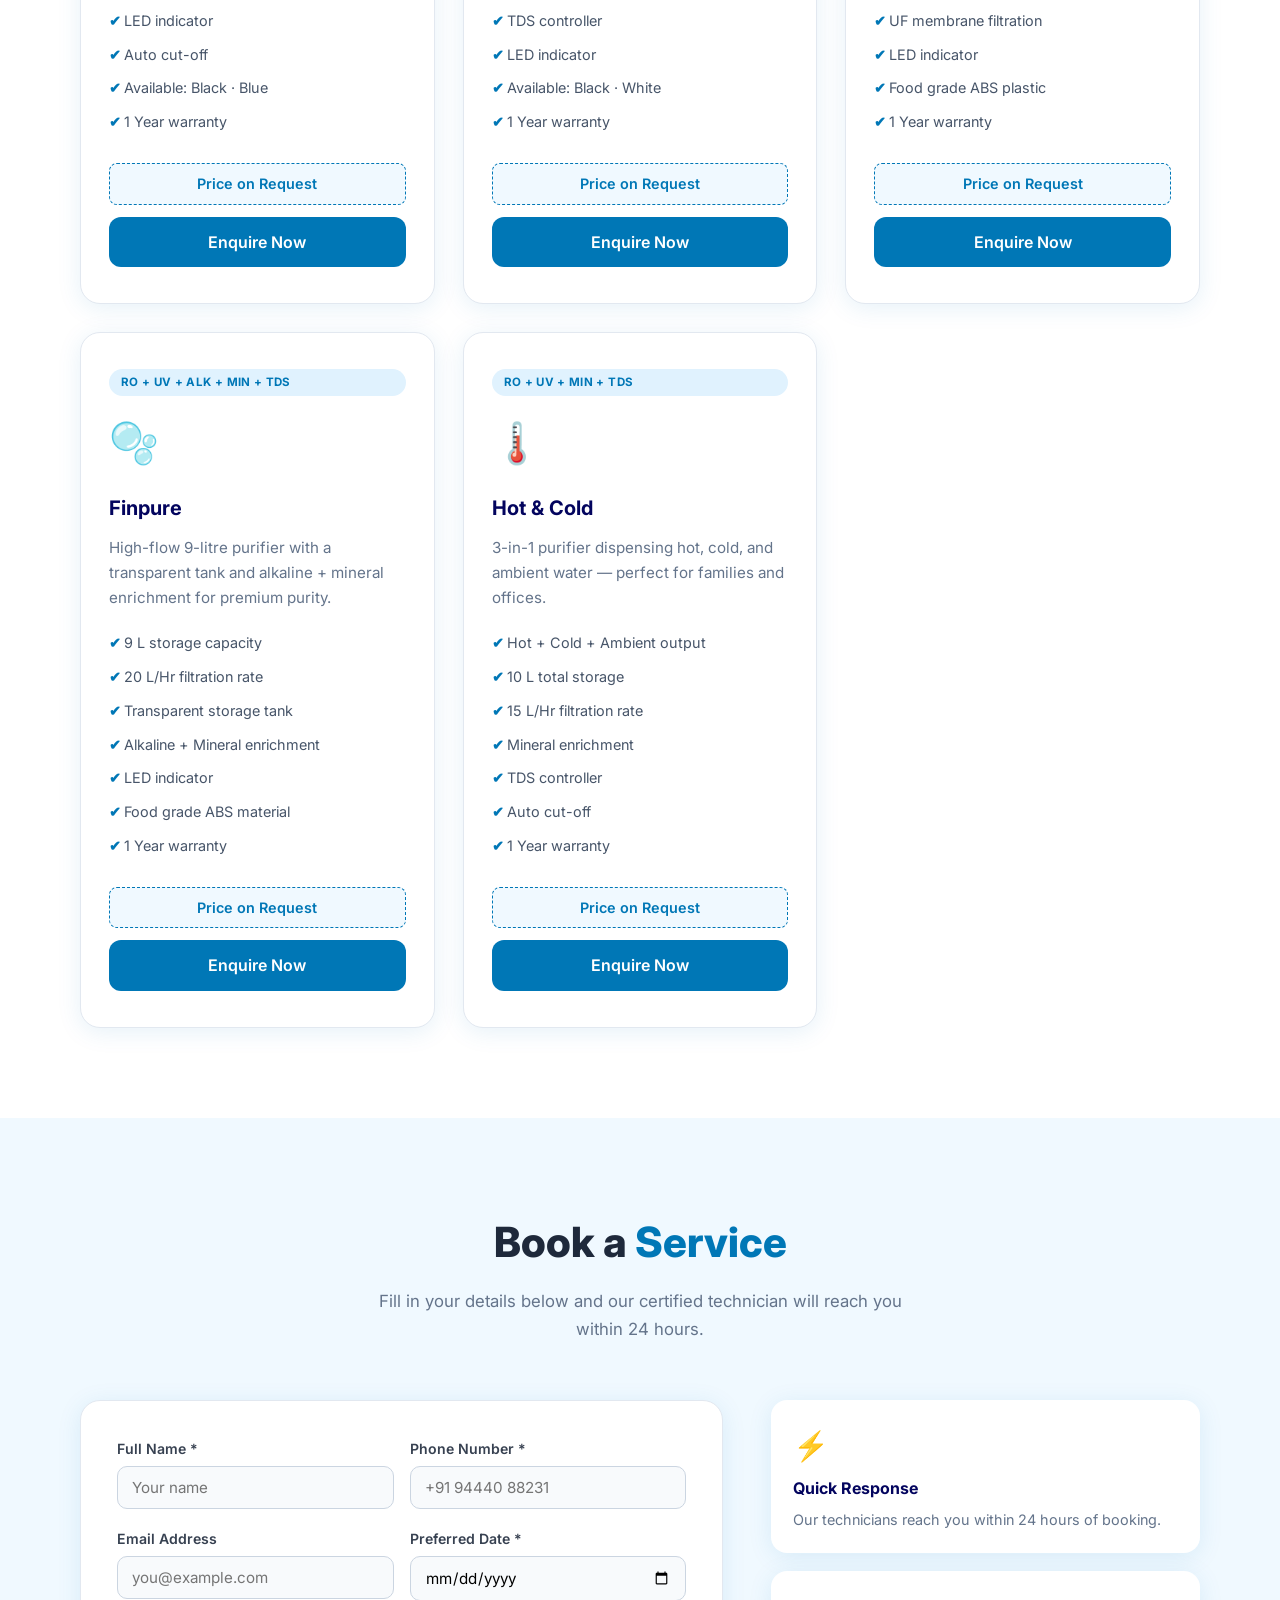
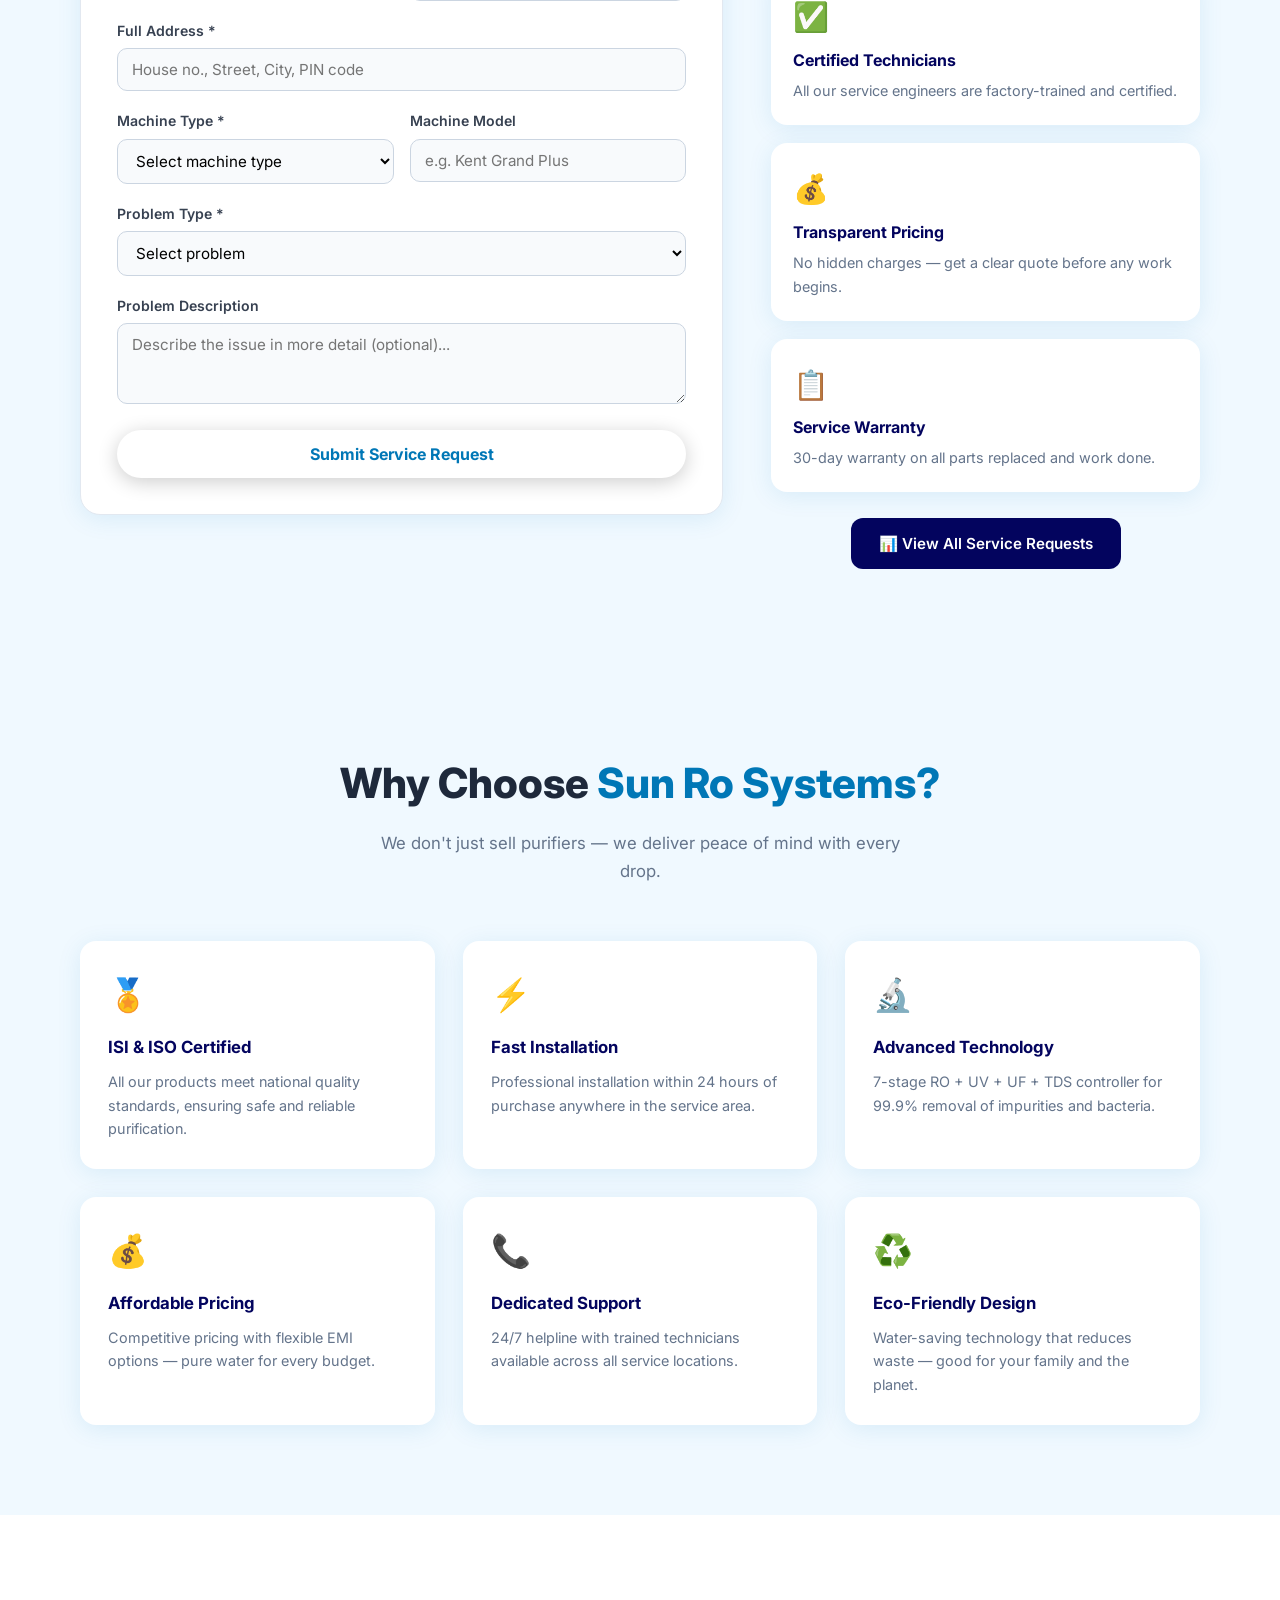
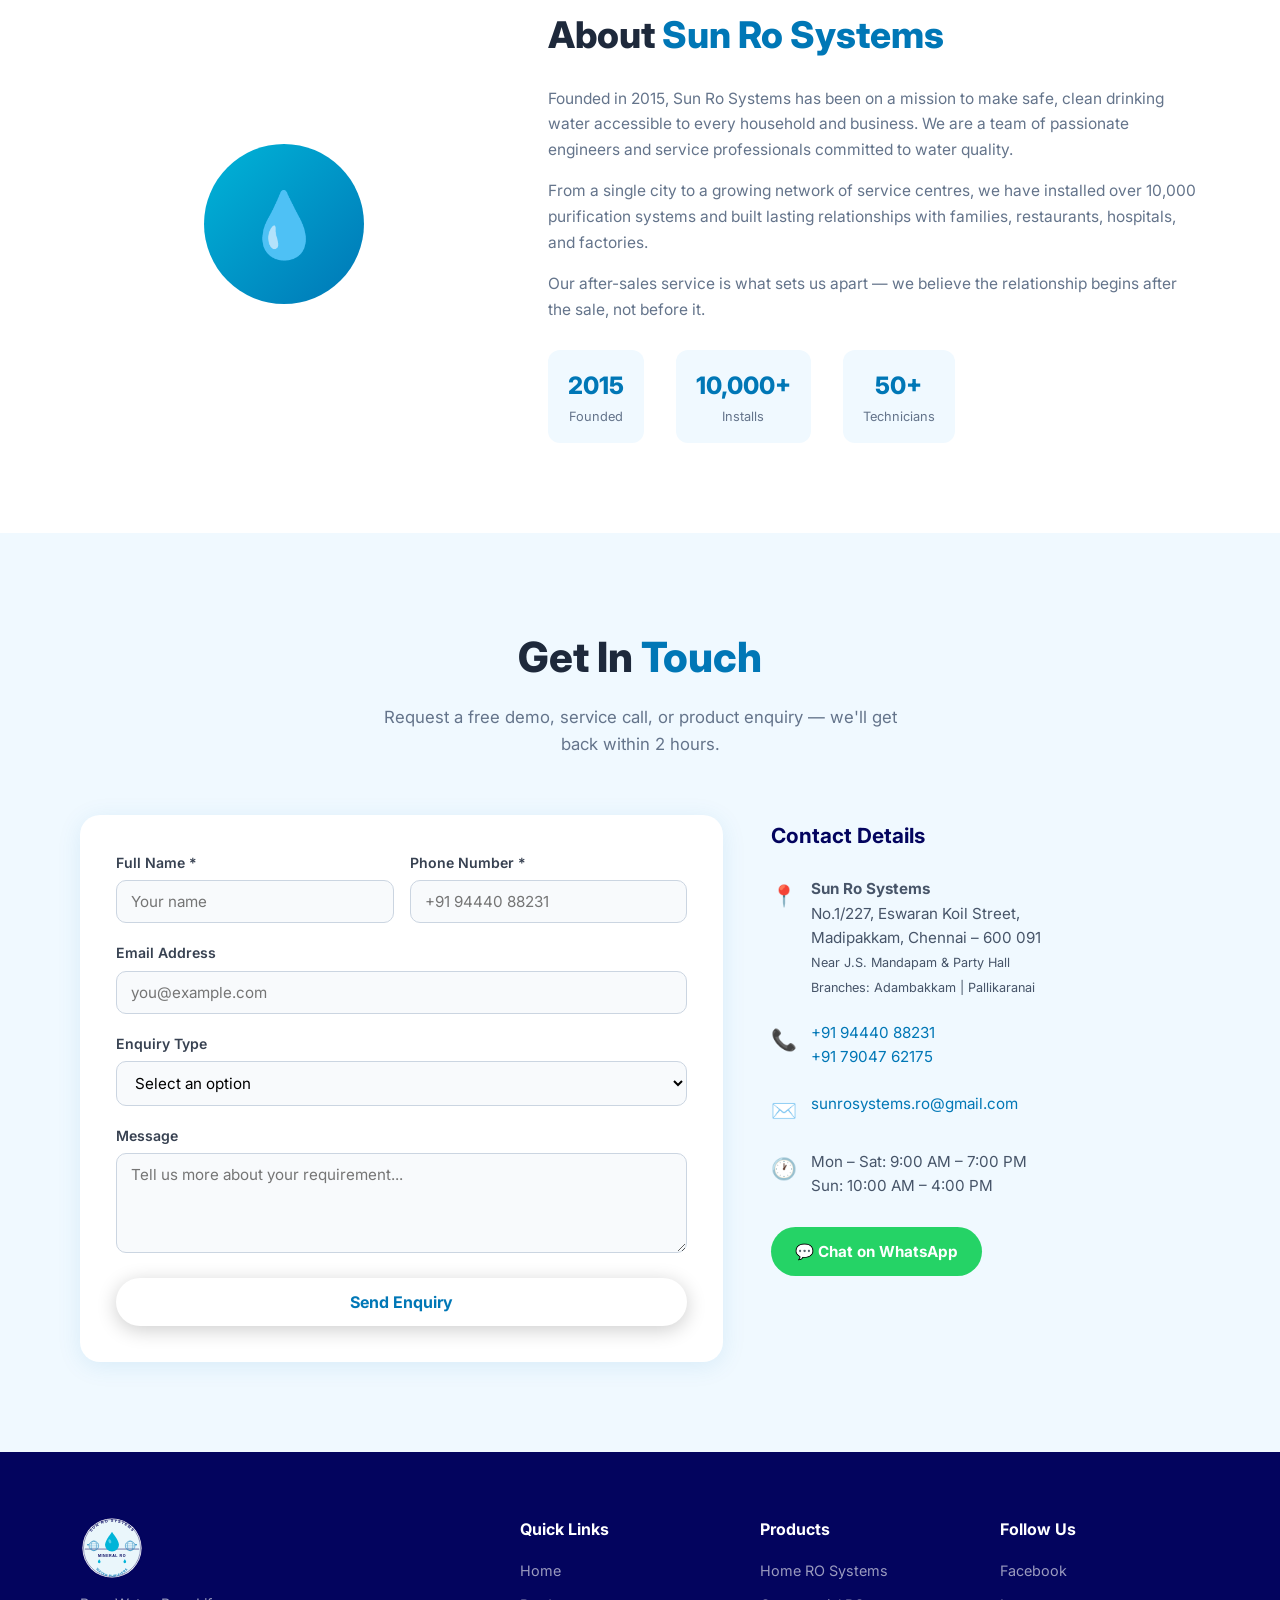
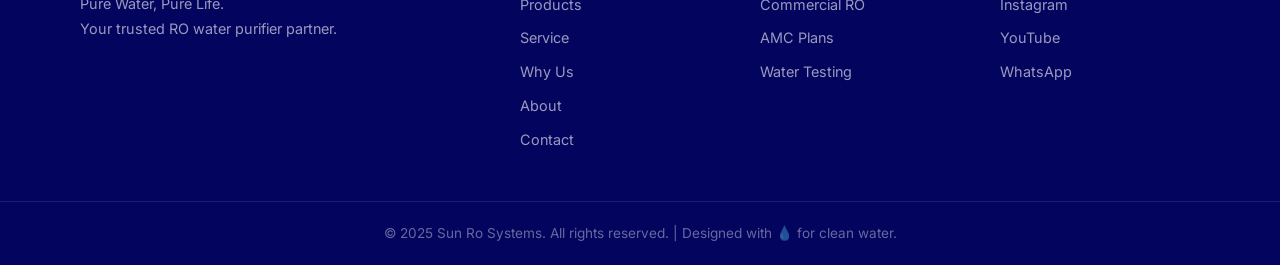
==== commit 2f4374b6: "Add Aqua 2090, Finpure, and Hot & Cold product model cards - Aqua 2090: 10L, RO+UV+UF+ALK+COPPER+TDS" ====
--- a/index.html
+++ b/index.html
@@ -220,6 +220,60 @@
             <li>TDS controller</li>
             <li>LED indicator</li>
             <li>Available: Black · White</li>
+            <li>1 Year warranty</li>
+          </ul>
+          <div class="price-tag">Price on Request</div>
+          <a href="#contact" class="btn-card">Enquire Now</a>
+        </div>
+
+        <div class="product-card">
+          <span class="product-tag">RO + UV + UF + ALK + COPPER + TDS</span>
+          <div class="product-icon">🔵</div>
+          <h3>Aqua 2090</h3>
+          <p>Advanced 10-litre purifier with copper enrichment and alkaline filtration for enhanced health benefits.</p>
+          <ul>
+            <li>10 L storage capacity</li>
+            <li>15 L/Hr filtration rate</li>
+            <li>Copper + Alkaline enrichment</li>
+            <li>UF membrane filtration</li>
+            <li>LED indicator</li>
+            <li>Food grade ABS plastic</li>
+            <li>1 Year warranty</li>
+          </ul>
+          <div class="price-tag">Price on Request</div>
+          <a href="#contact" class="btn-card">Enquire Now</a>
+        </div>
+
+        <div class="product-card">
+          <span class="product-tag">RO + UV + ALK + MIN + TDS</span>
+          <div class="product-icon">🫧</div>
+          <h3>Finpure</h3>
+          <p>High-flow 9-litre purifier with a transparent tank and alkaline + mineral enrichment for premium purity.</p>
+          <ul>
+            <li>9 L storage capacity</li>
+            <li>20 L/Hr filtration rate</li>
+            <li>Transparent storage tank</li>
+            <li>Alkaline + Mineral enrichment</li>
+            <li>LED indicator</li>
+            <li>Food grade ABS material</li>
+            <li>1 Year warranty</li>
+          </ul>
+          <div class="price-tag">Price on Request</div>
+          <a href="#contact" class="btn-card">Enquire Now</a>
+        </div>
+
+        <div class="product-card">
+          <span class="product-tag">RO + UV + MIN + TDS</span>
+          <div class="product-icon">🌡️</div>
+          <h3>Hot &amp; Cold</h3>
+          <p>3-in-1 purifier dispensing hot, cold, and ambient water — perfect for families and offices.</p>
+          <ul>
+            <li>Hot + Cold + Ambient output</li>
+            <li>10 L total storage</li>
+            <li>15 L/Hr filtration rate</li>
+            <li>Mineral enrichment</li>
+            <li>TDS controller</li>
+            <li>Auto cut-off</li>
             <li>1 Year warranty</li>
           </ul>
           <div class="price-tag">Price on Request</div>
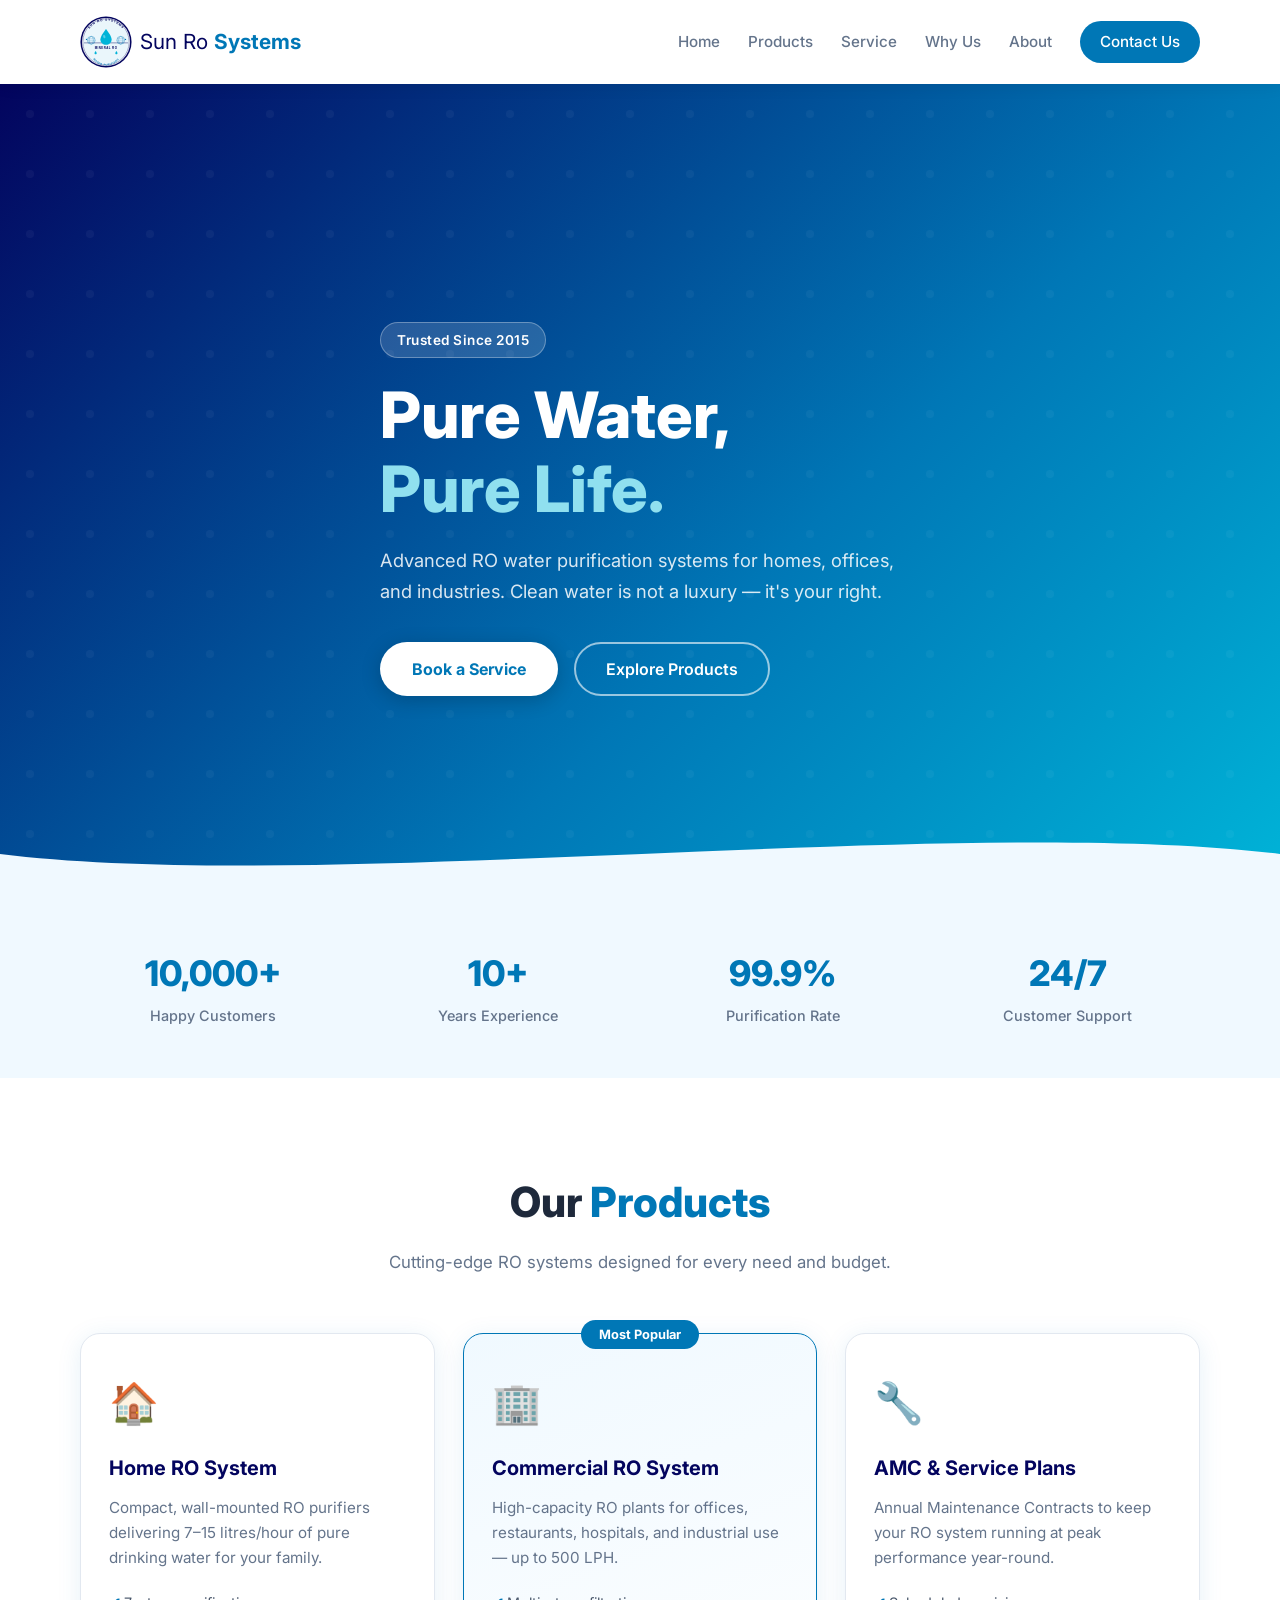
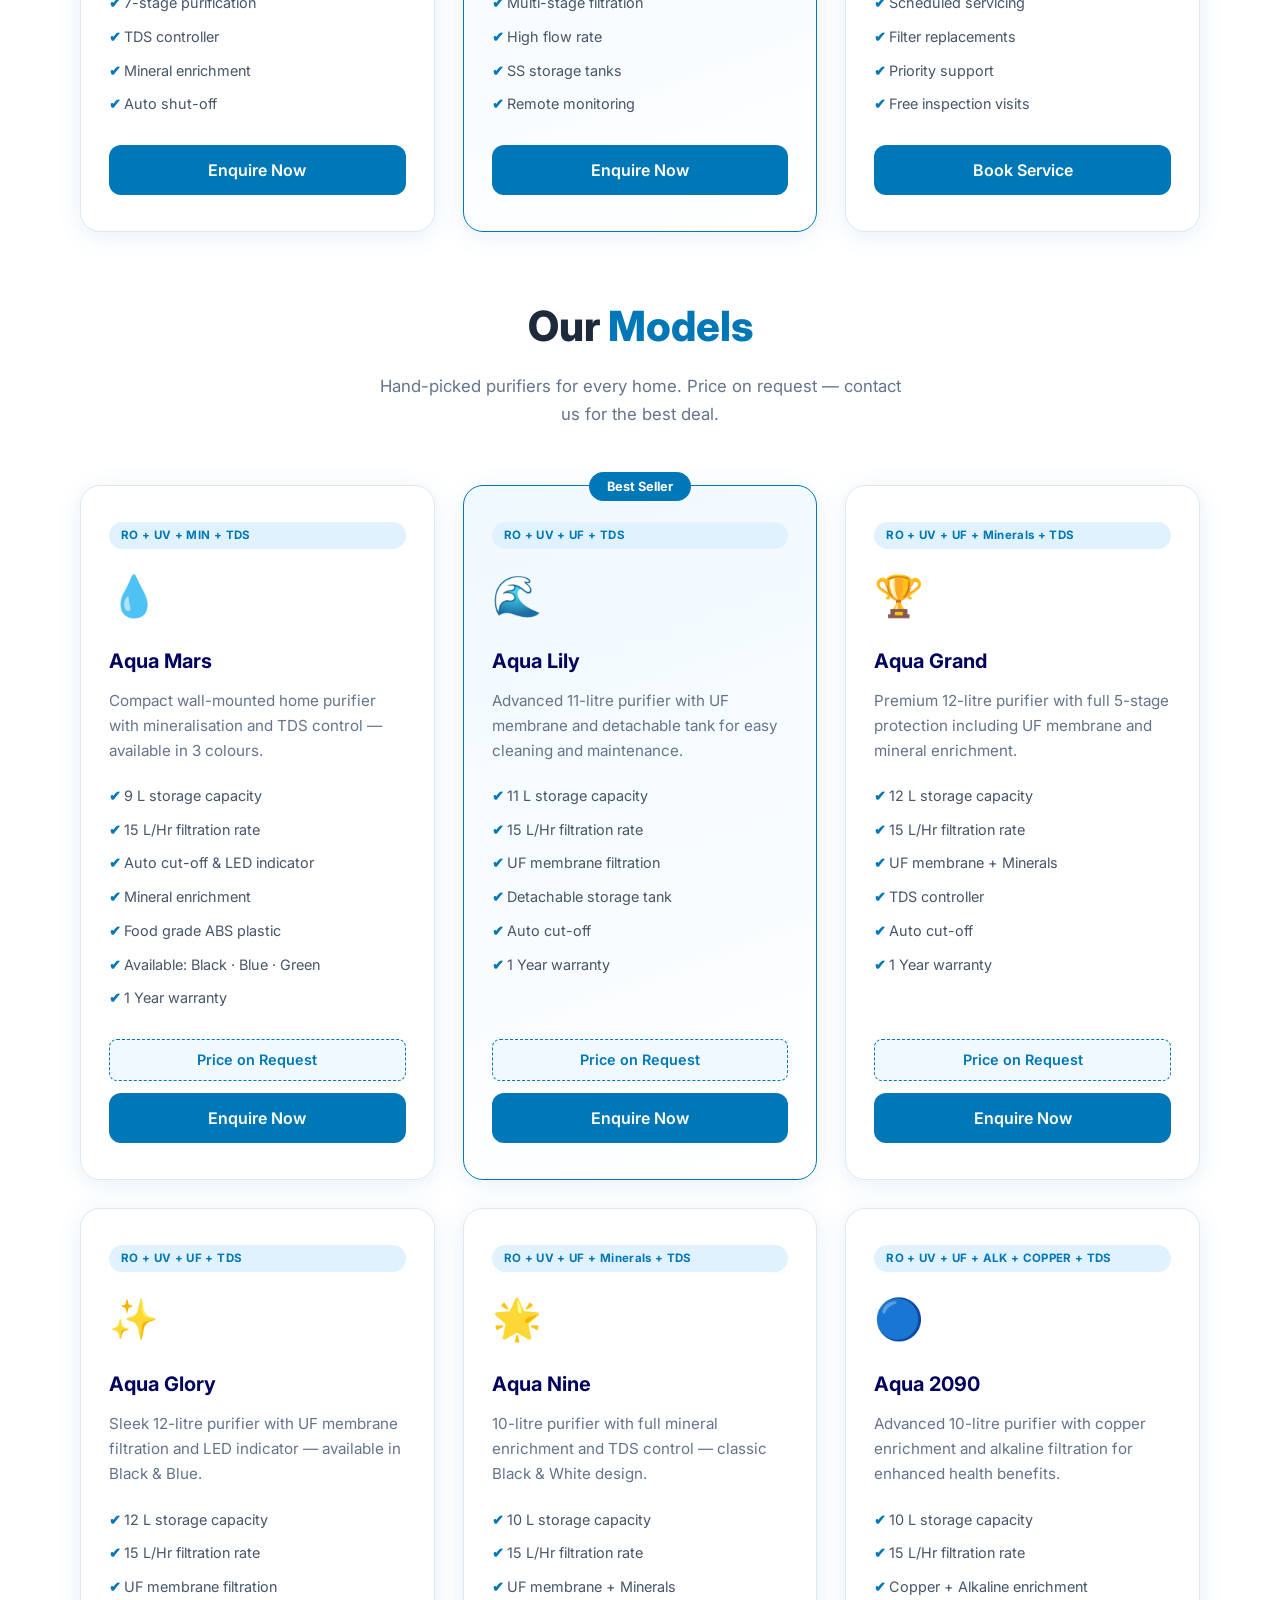
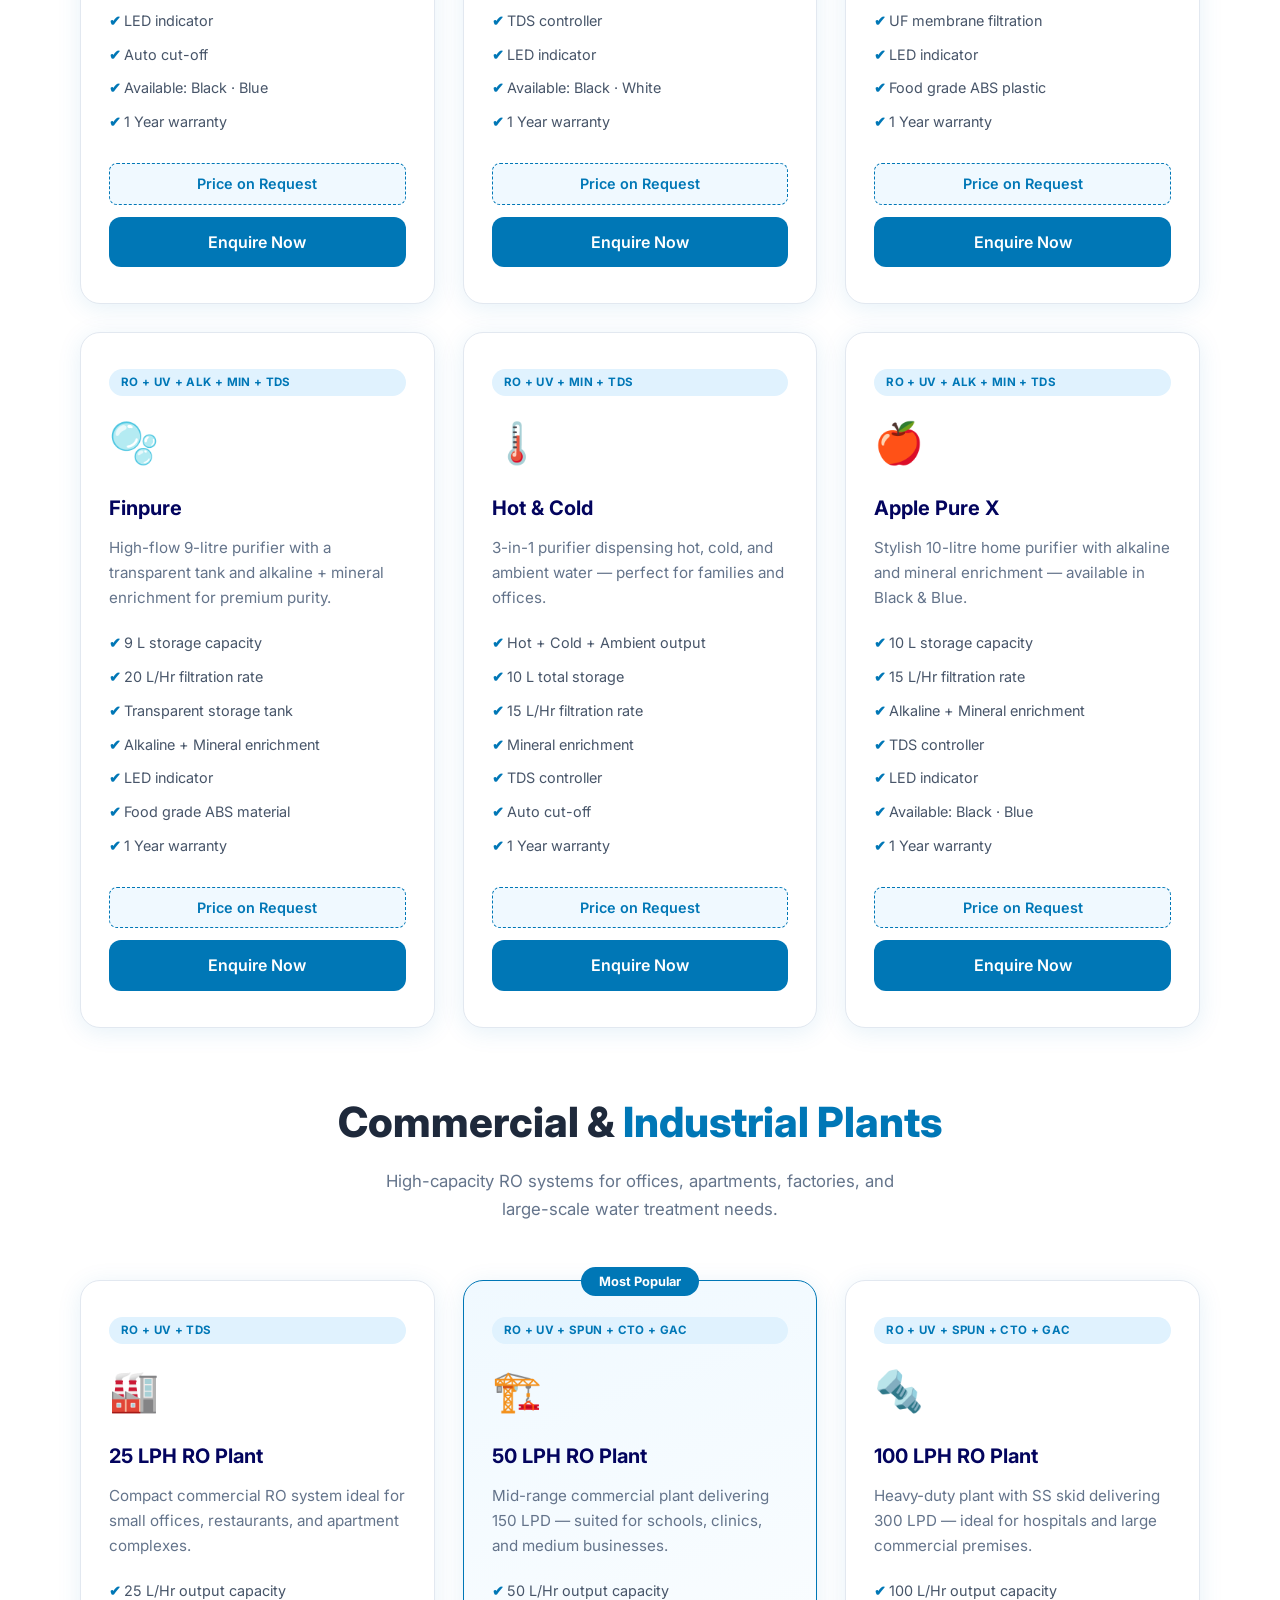
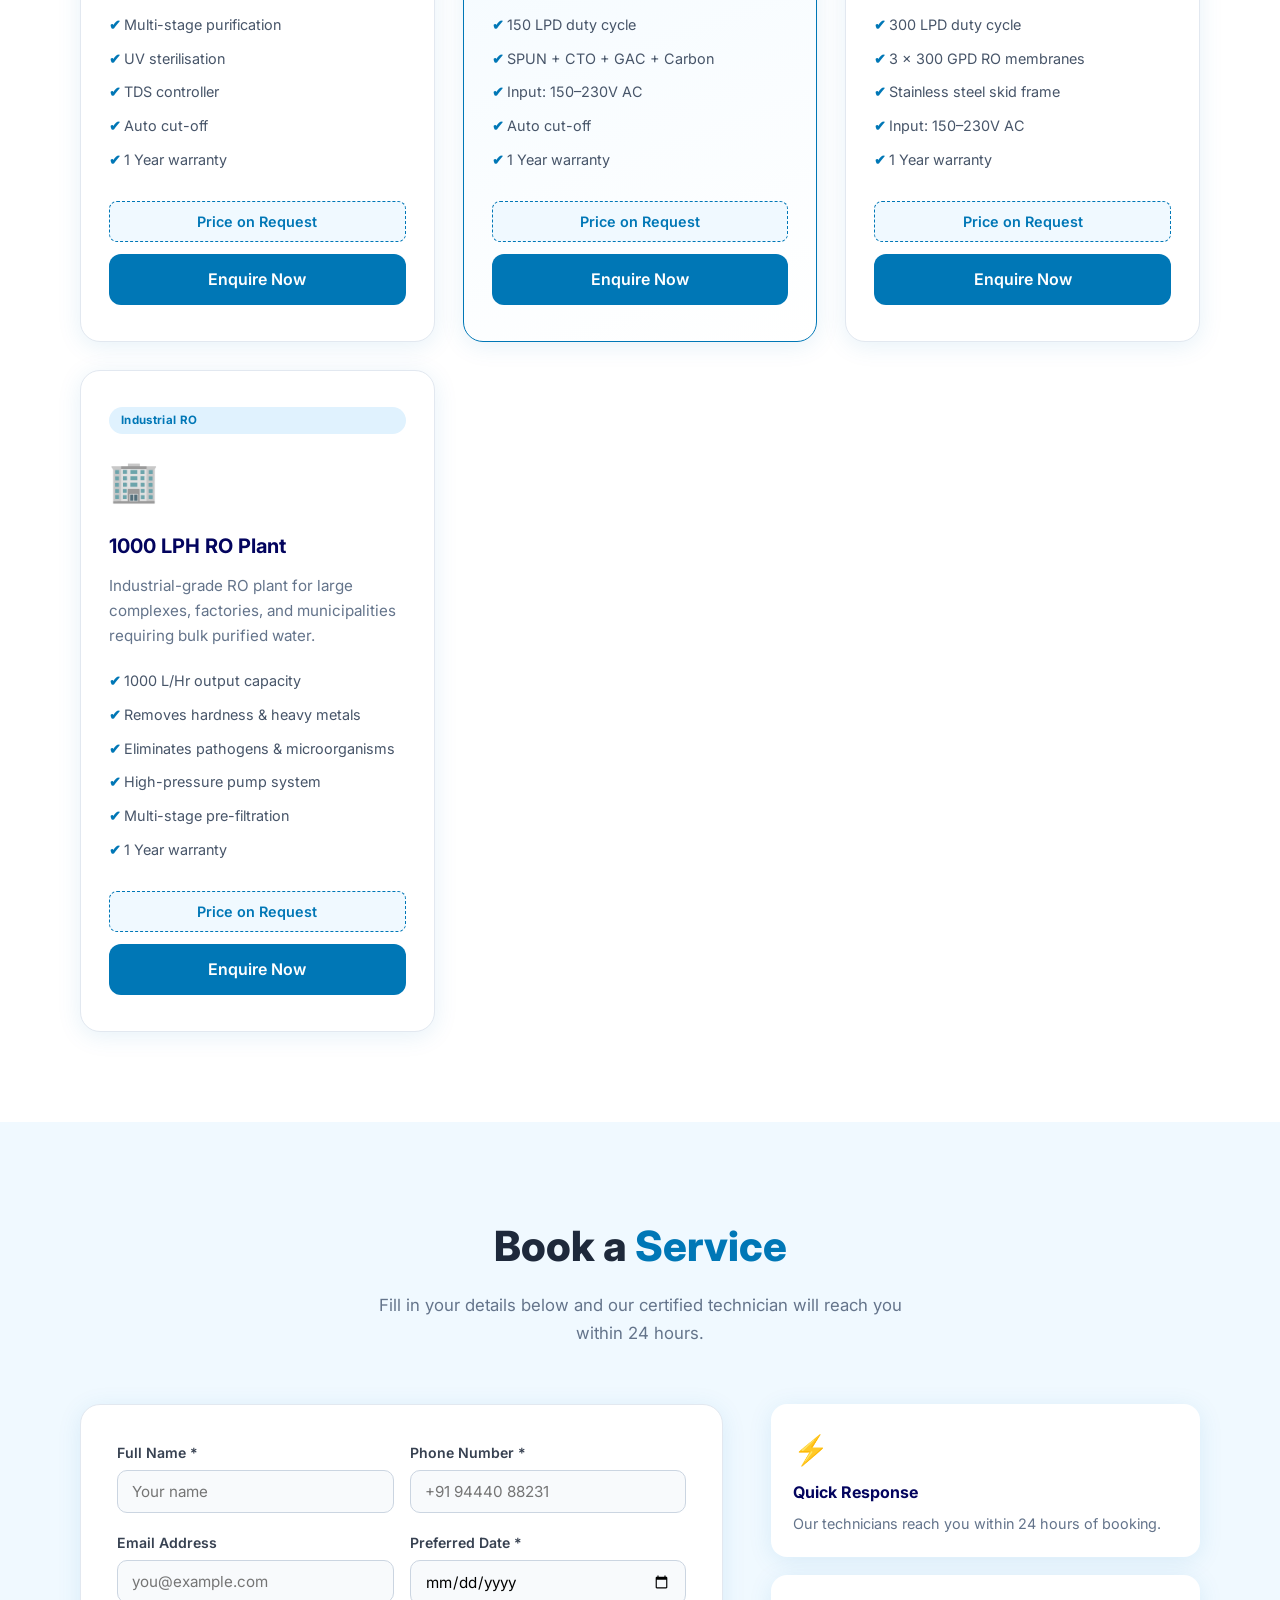
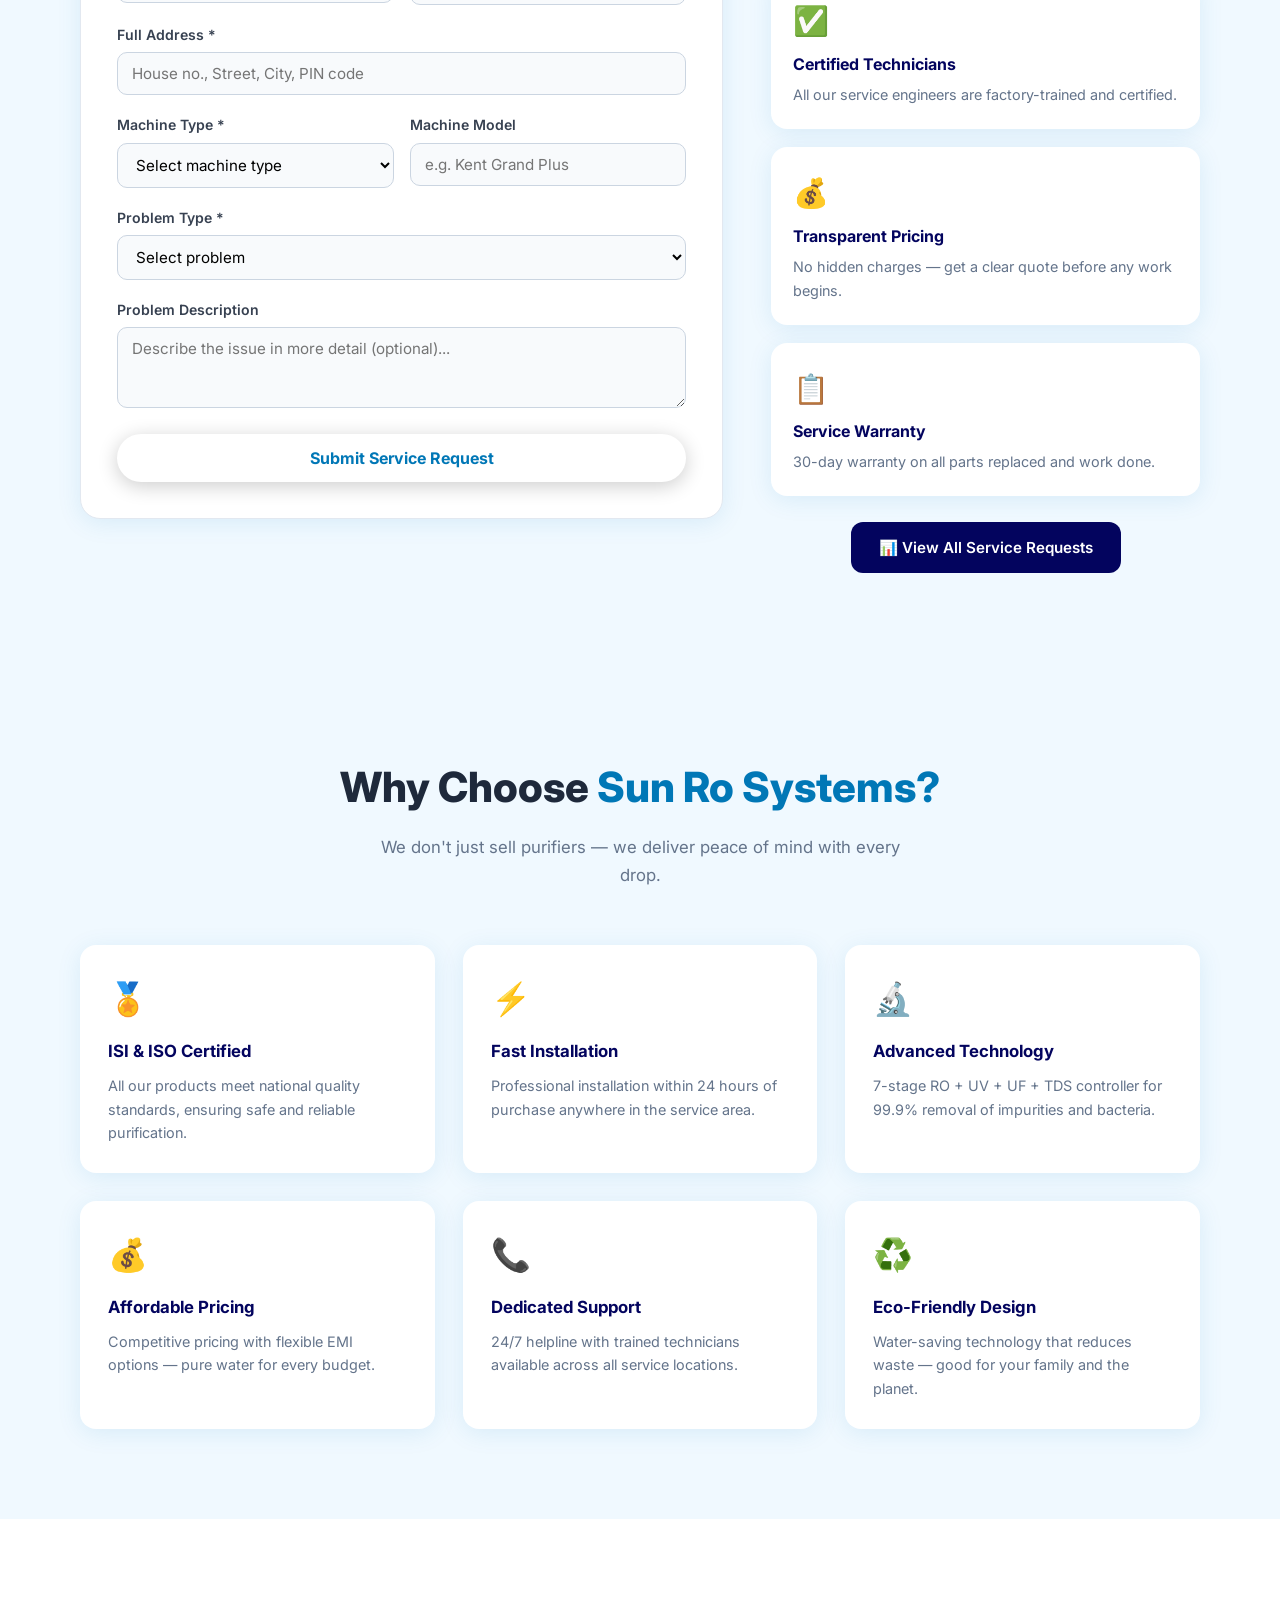
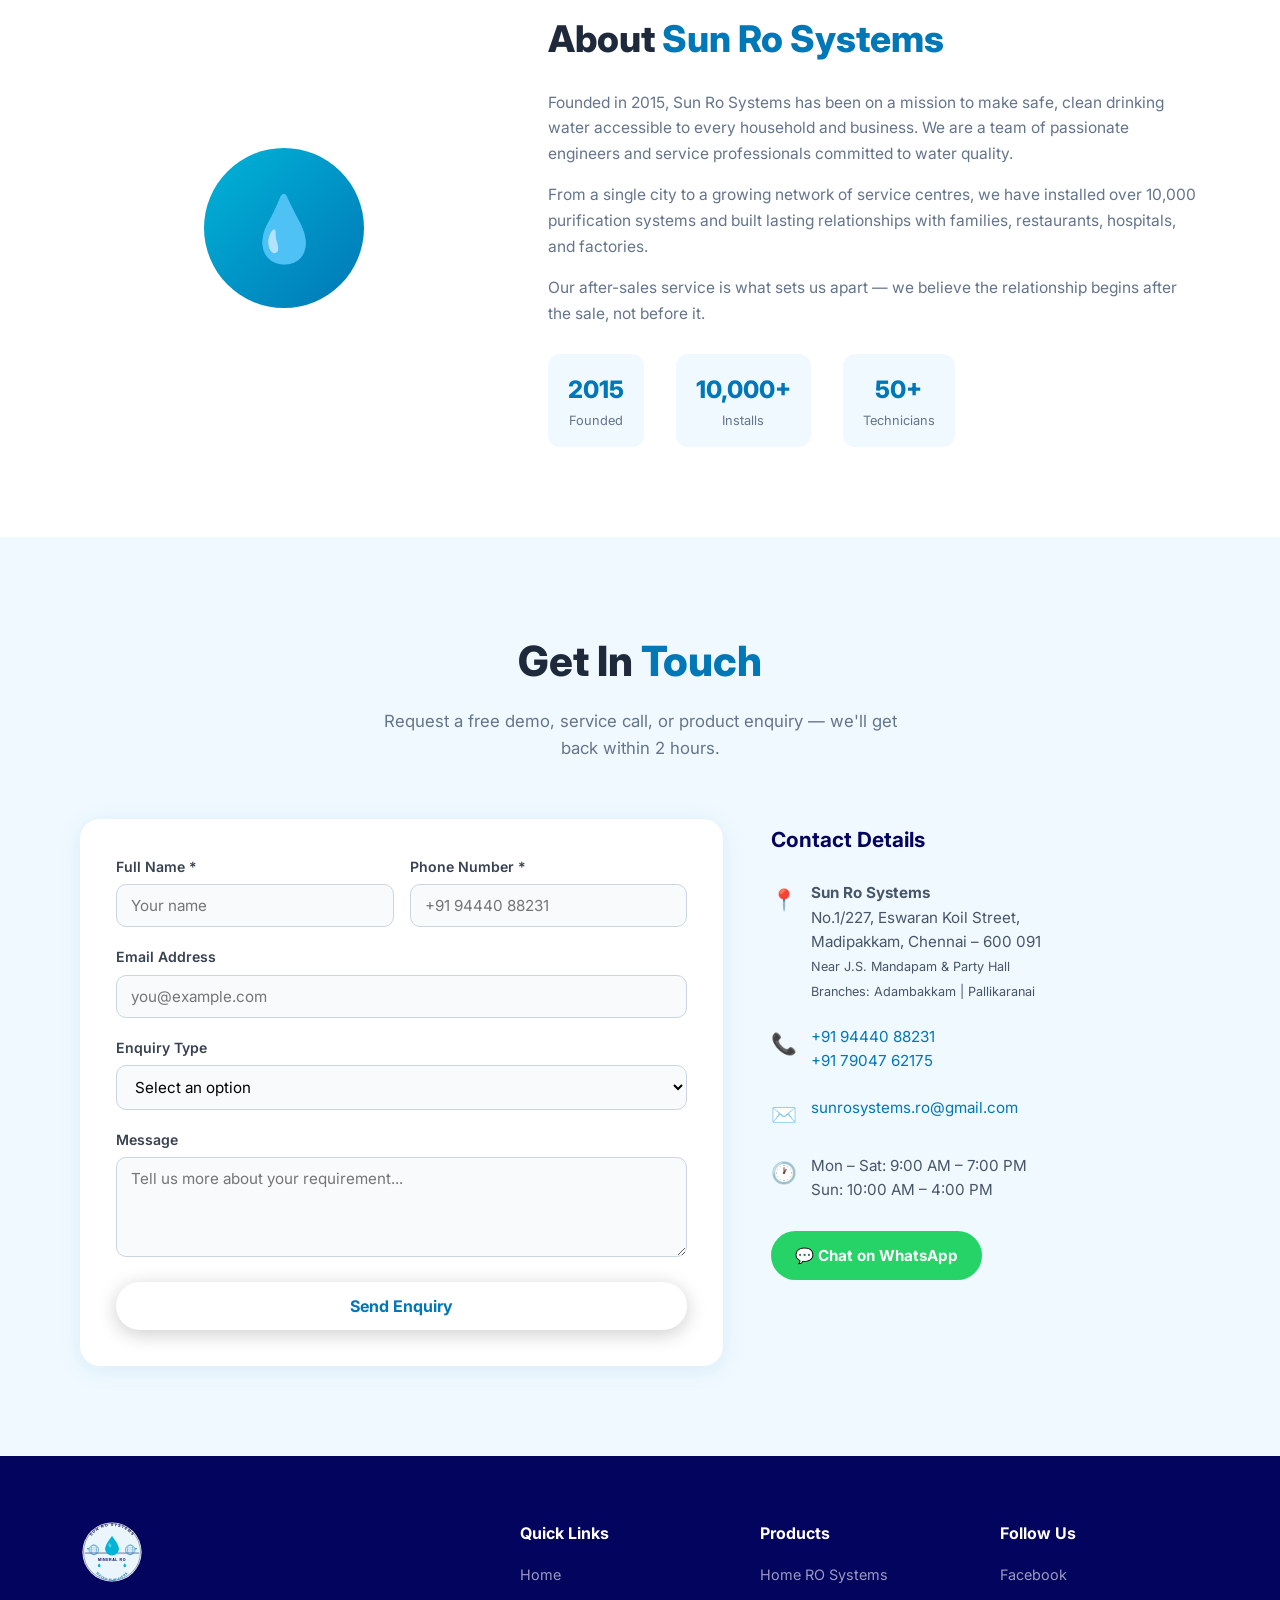
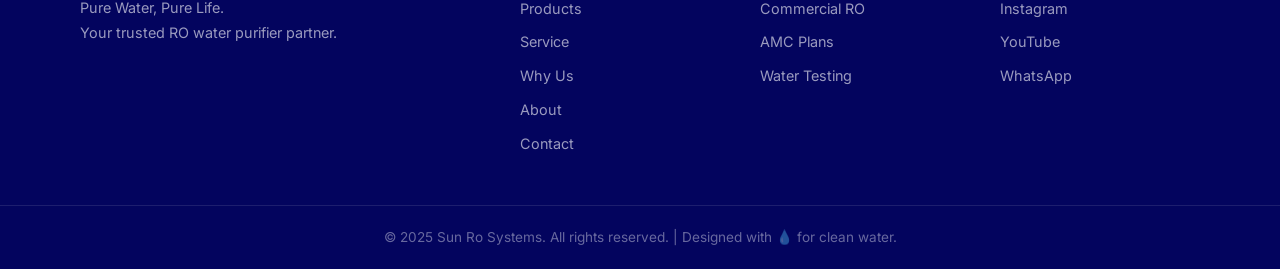
==== commit 59ccaddb: "Add Apple Pure X home model and 4 commercial/industrial RO plants Home Models: - Apple Pure X: 10L, " ====
--- a/index.html
+++ b/index.html
@@ -274,6 +274,102 @@
             <li>Mineral enrichment</li>
             <li>TDS controller</li>
             <li>Auto cut-off</li>
+            <li>1 Year warranty</li>
+          </ul>
+          <div class="price-tag">Price on Request</div>
+          <a href="#contact" class="btn-card">Enquire Now</a>
+        </div>
+
+        <div class="product-card">
+          <span class="product-tag">RO + UV + ALK + MIN + TDS</span>
+          <div class="product-icon">🍎</div>
+          <h3>Apple Pure X</h3>
+          <p>Stylish 10-litre home purifier with alkaline and mineral enrichment — available in Black &amp; Blue.</p>
+          <ul>
+            <li>10 L storage capacity</li>
+            <li>15 L/Hr filtration rate</li>
+            <li>Alkaline + Mineral enrichment</li>
+            <li>TDS controller</li>
+            <li>LED indicator</li>
+            <li>Available: Black · Blue</li>
+            <li>1 Year warranty</li>
+          </ul>
+          <div class="price-tag">Price on Request</div>
+          <a href="#contact" class="btn-card">Enquire Now</a>
+        </div>
+
+      </div>
+
+      <!-- ===== COMMERCIAL & INDUSTRIAL PLANTS ===== -->
+      <div class="section-header" style="margin-top:60px;">
+        <h2>Commercial &amp; <span class="accent">Industrial Plants</span></h2>
+        <p>High-capacity RO systems for offices, apartments, factories, and large-scale water treatment needs.</p>
+      </div>
+      <div class="product-grid">
+
+        <div class="product-card">
+          <span class="product-tag">RO + UV + TDS</span>
+          <div class="product-icon">🏭</div>
+          <h3>25 LPH RO Plant</h3>
+          <p>Compact commercial RO system ideal for small offices, restaurants, and apartment complexes.</p>
+          <ul>
+            <li>25 L/Hr output capacity</li>
+            <li>Multi-stage purification</li>
+            <li>UV sterilisation</li>
+            <li>TDS controller</li>
+            <li>Auto cut-off</li>
+            <li>1 Year warranty</li>
+          </ul>
+          <div class="price-tag">Price on Request</div>
+          <a href="#contact" class="btn-card">Enquire Now</a>
+        </div>
+
+        <div class="product-card featured">
+          <div class="badge-popular">Most Popular</div>
+          <span class="product-tag">RO + UV + SPUN + CTO + GAC</span>
+          <div class="product-icon">🏗️</div>
+          <h3>50 LPH RO Plant</h3>
+          <p>Mid-range commercial plant delivering 150 LPD — suited for schools, clinics, and medium businesses.</p>
+          <ul>
+            <li>50 L/Hr output capacity</li>
+            <li>150 LPD duty cycle</li>
+            <li>SPUN + CTO + GAC + Carbon</li>
+            <li>Input: 150–230V AC</li>
+            <li>Auto cut-off</li>
+            <li>1 Year warranty</li>
+          </ul>
+          <div class="price-tag">Price on Request</div>
+          <a href="#contact" class="btn-card">Enquire Now</a>
+        </div>
+
+        <div class="product-card">
+          <span class="product-tag">RO + UV + SPUN + CTO + GAC</span>
+          <div class="product-icon">🔩</div>
+          <h3>100 LPH RO Plant</h3>
+          <p>Heavy-duty plant with SS skid delivering 300 LPD — ideal for hospitals and large commercial premises.</p>
+          <ul>
+            <li>100 L/Hr output capacity</li>
+            <li>300 LPD duty cycle</li>
+            <li>3 × 300 GPD RO membranes</li>
+            <li>Stainless steel skid frame</li>
+            <li>Input: 150–230V AC</li>
+            <li>1 Year warranty</li>
+          </ul>
+          <div class="price-tag">Price on Request</div>
+          <a href="#contact" class="btn-card">Enquire Now</a>
+        </div>
+
+        <div class="product-card">
+          <span class="product-tag">Industrial RO</span>
+          <div class="product-icon">🏢</div>
+          <h3>1000 LPH RO Plant</h3>
+          <p>Industrial-grade RO plant for large complexes, factories, and municipalities requiring bulk purified water.</p>
+          <ul>
+            <li>1000 L/Hr output capacity</li>
+            <li>Removes hardness &amp; heavy metals</li>
+            <li>Eliminates pathogens &amp; microorganisms</li>
+            <li>High-pressure pump system</li>
+            <li>Multi-stage pre-filtration</li>
             <li>1 Year warranty</li>
           </ul>
           <div class="price-tag">Price on Request</div>
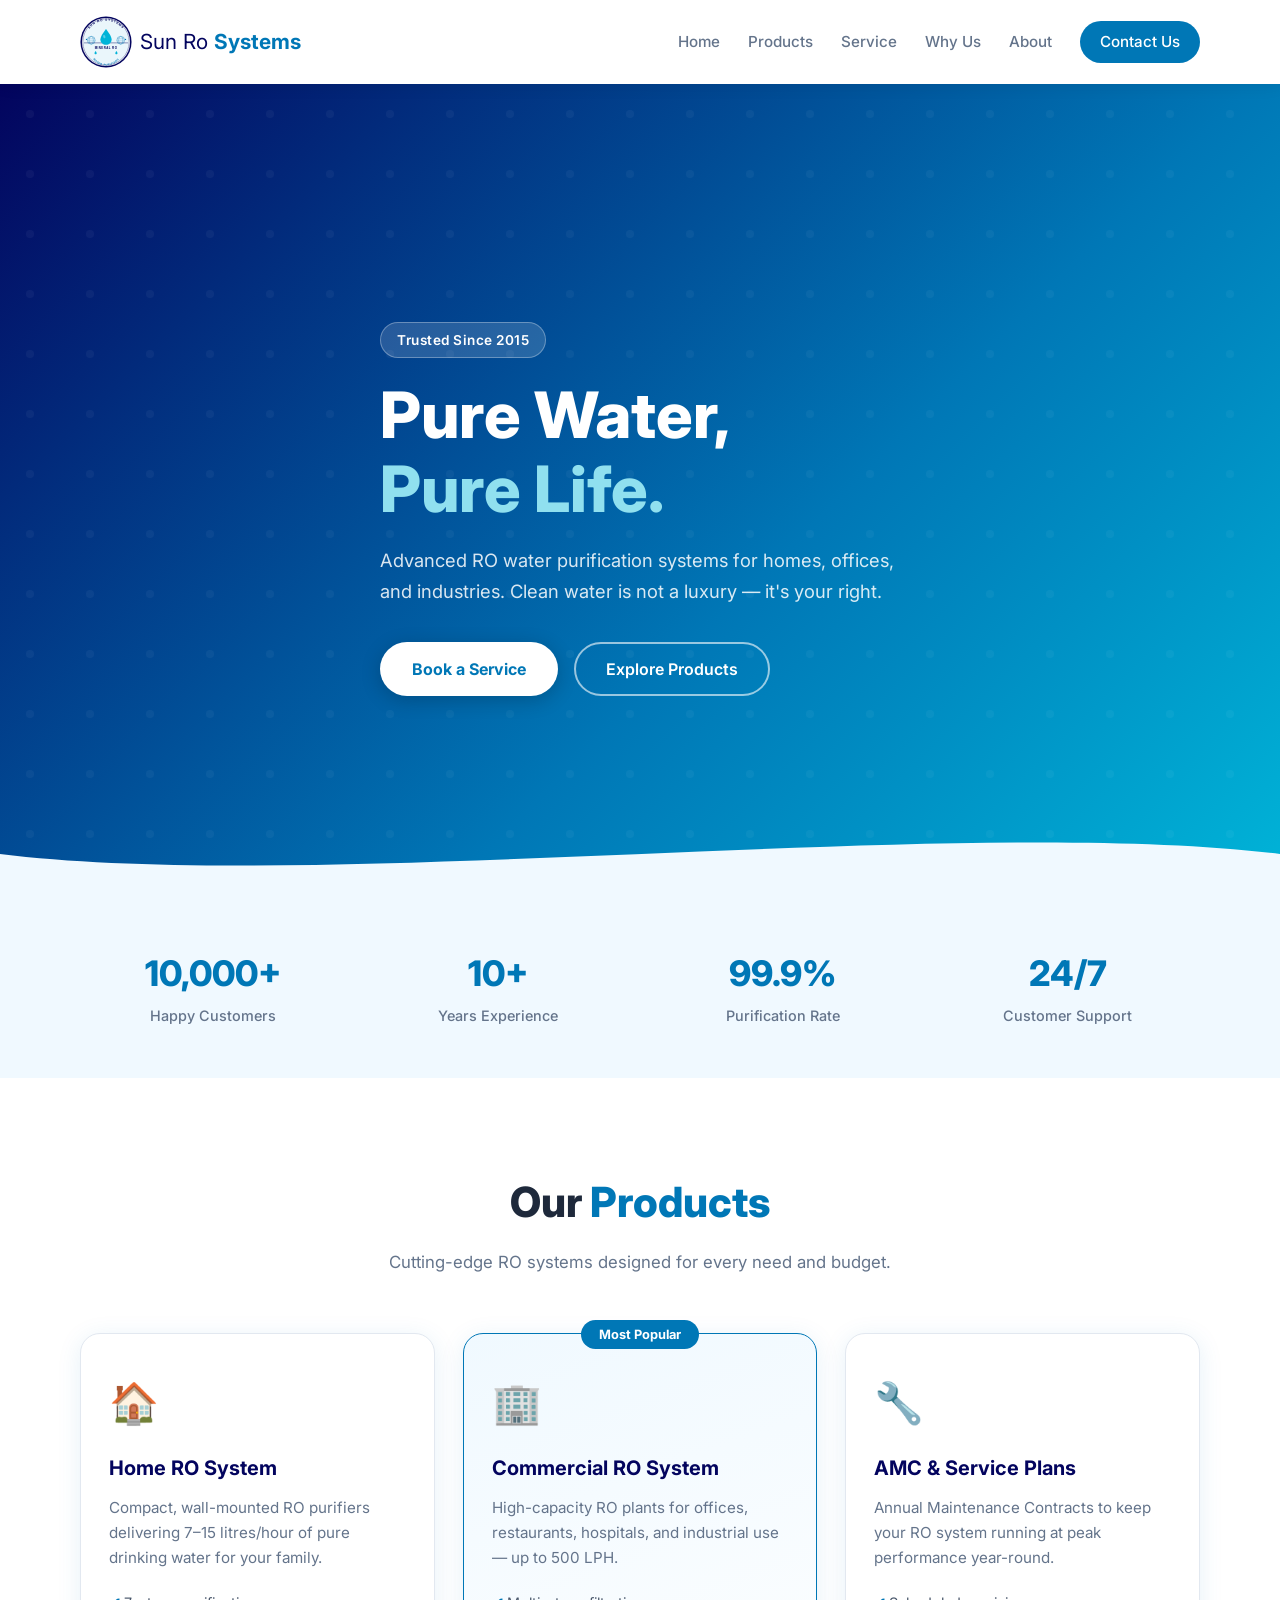
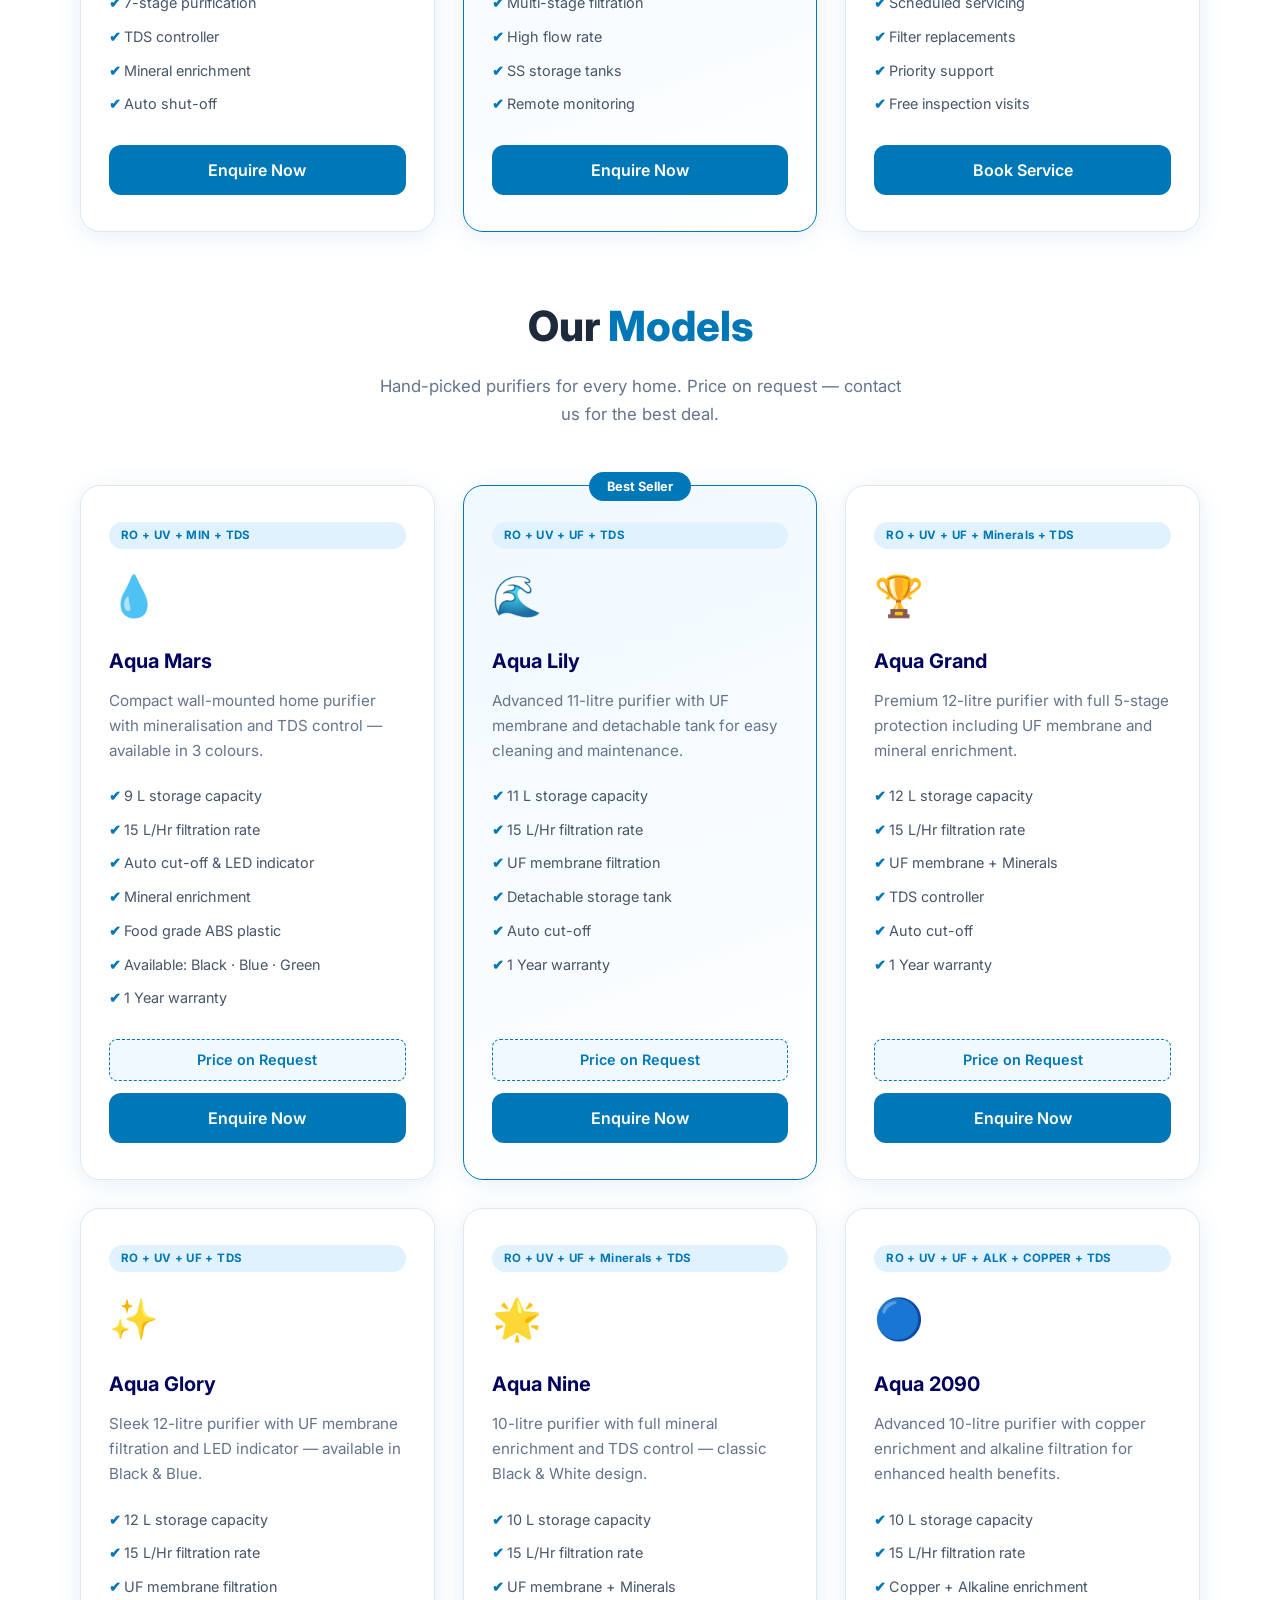
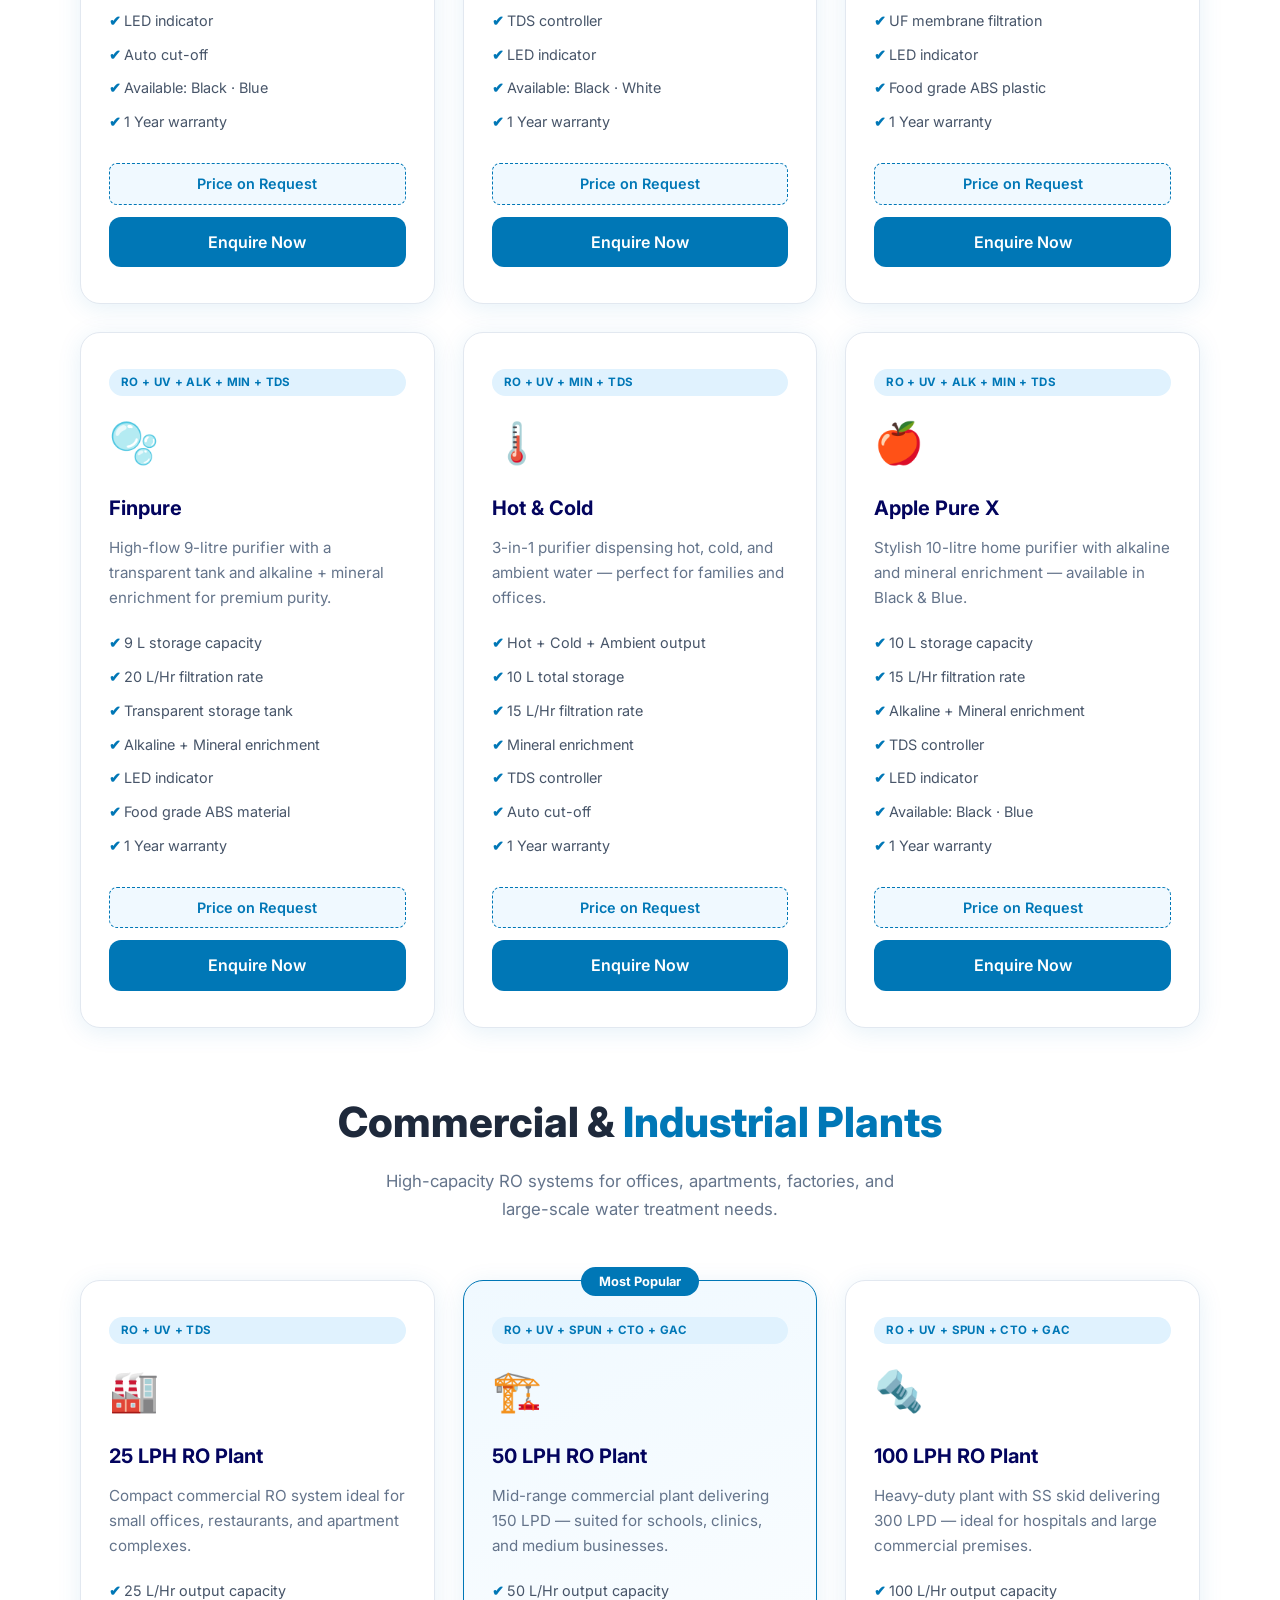
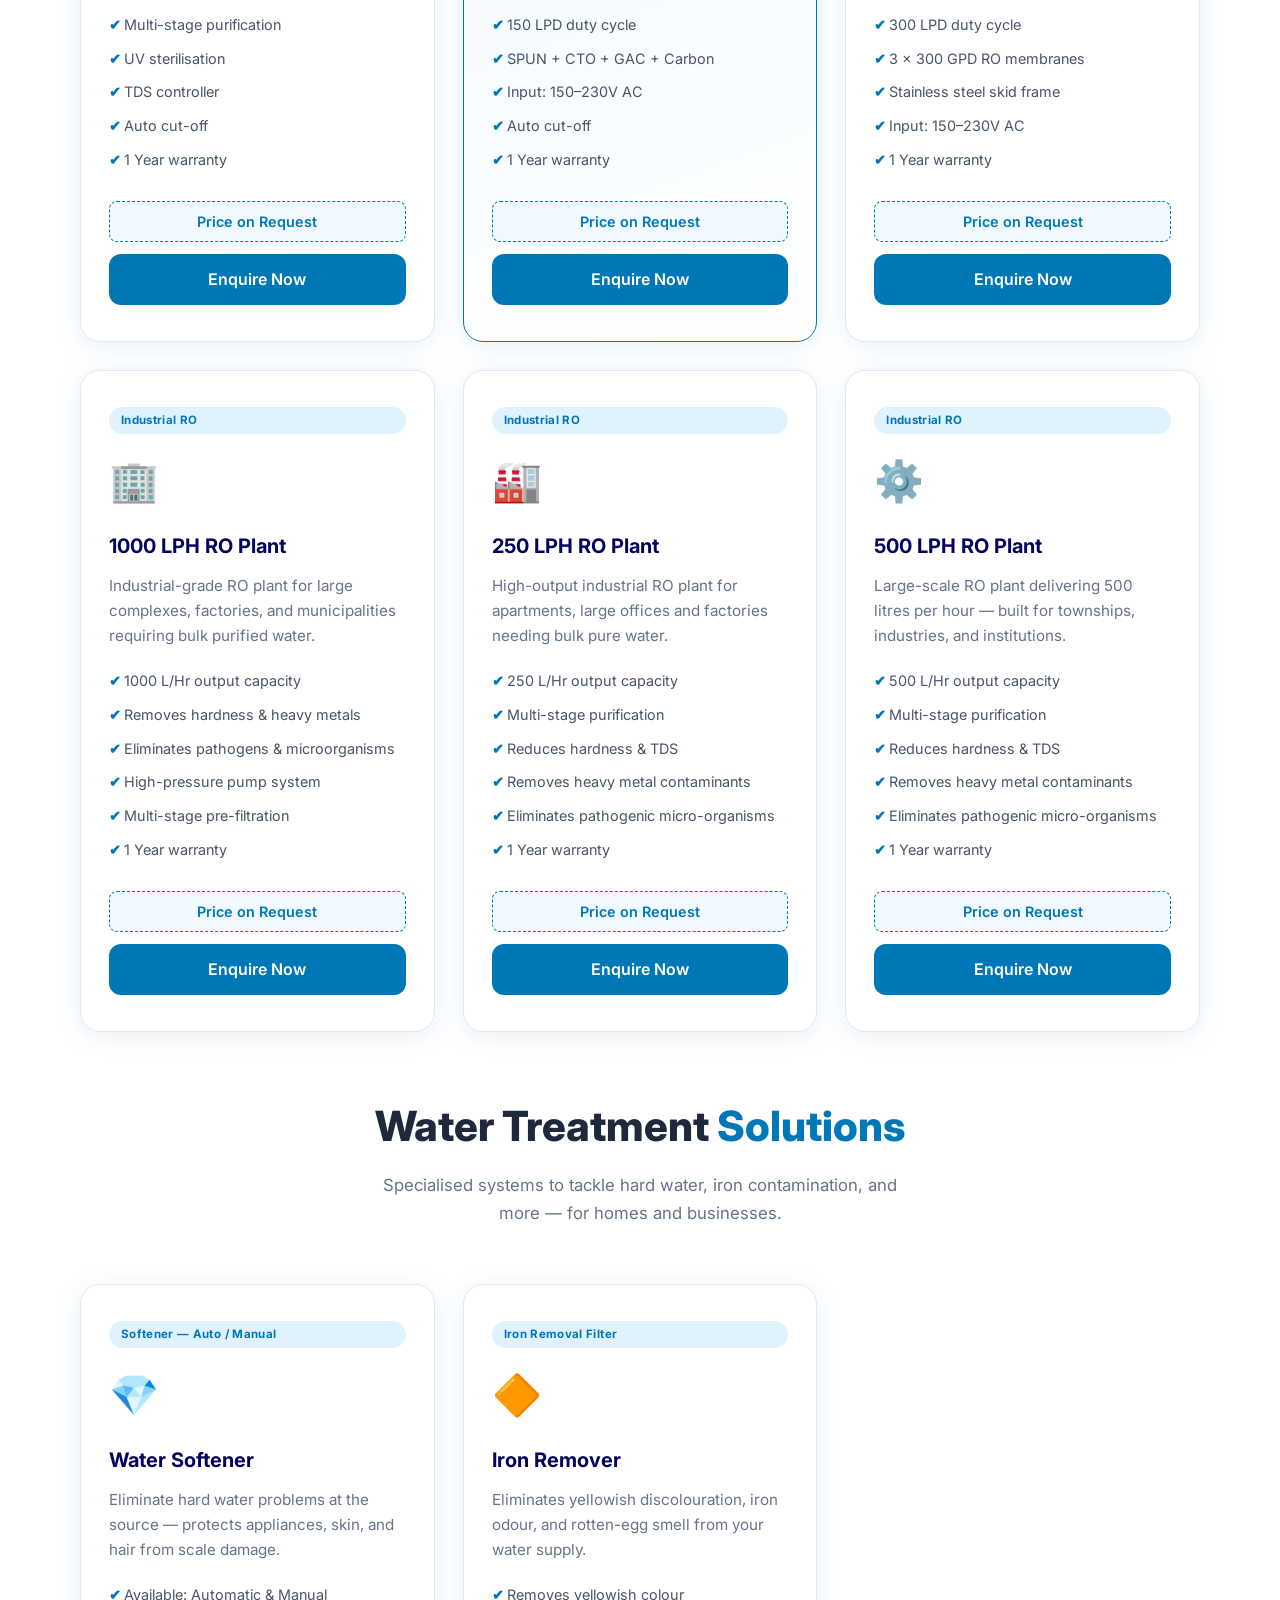
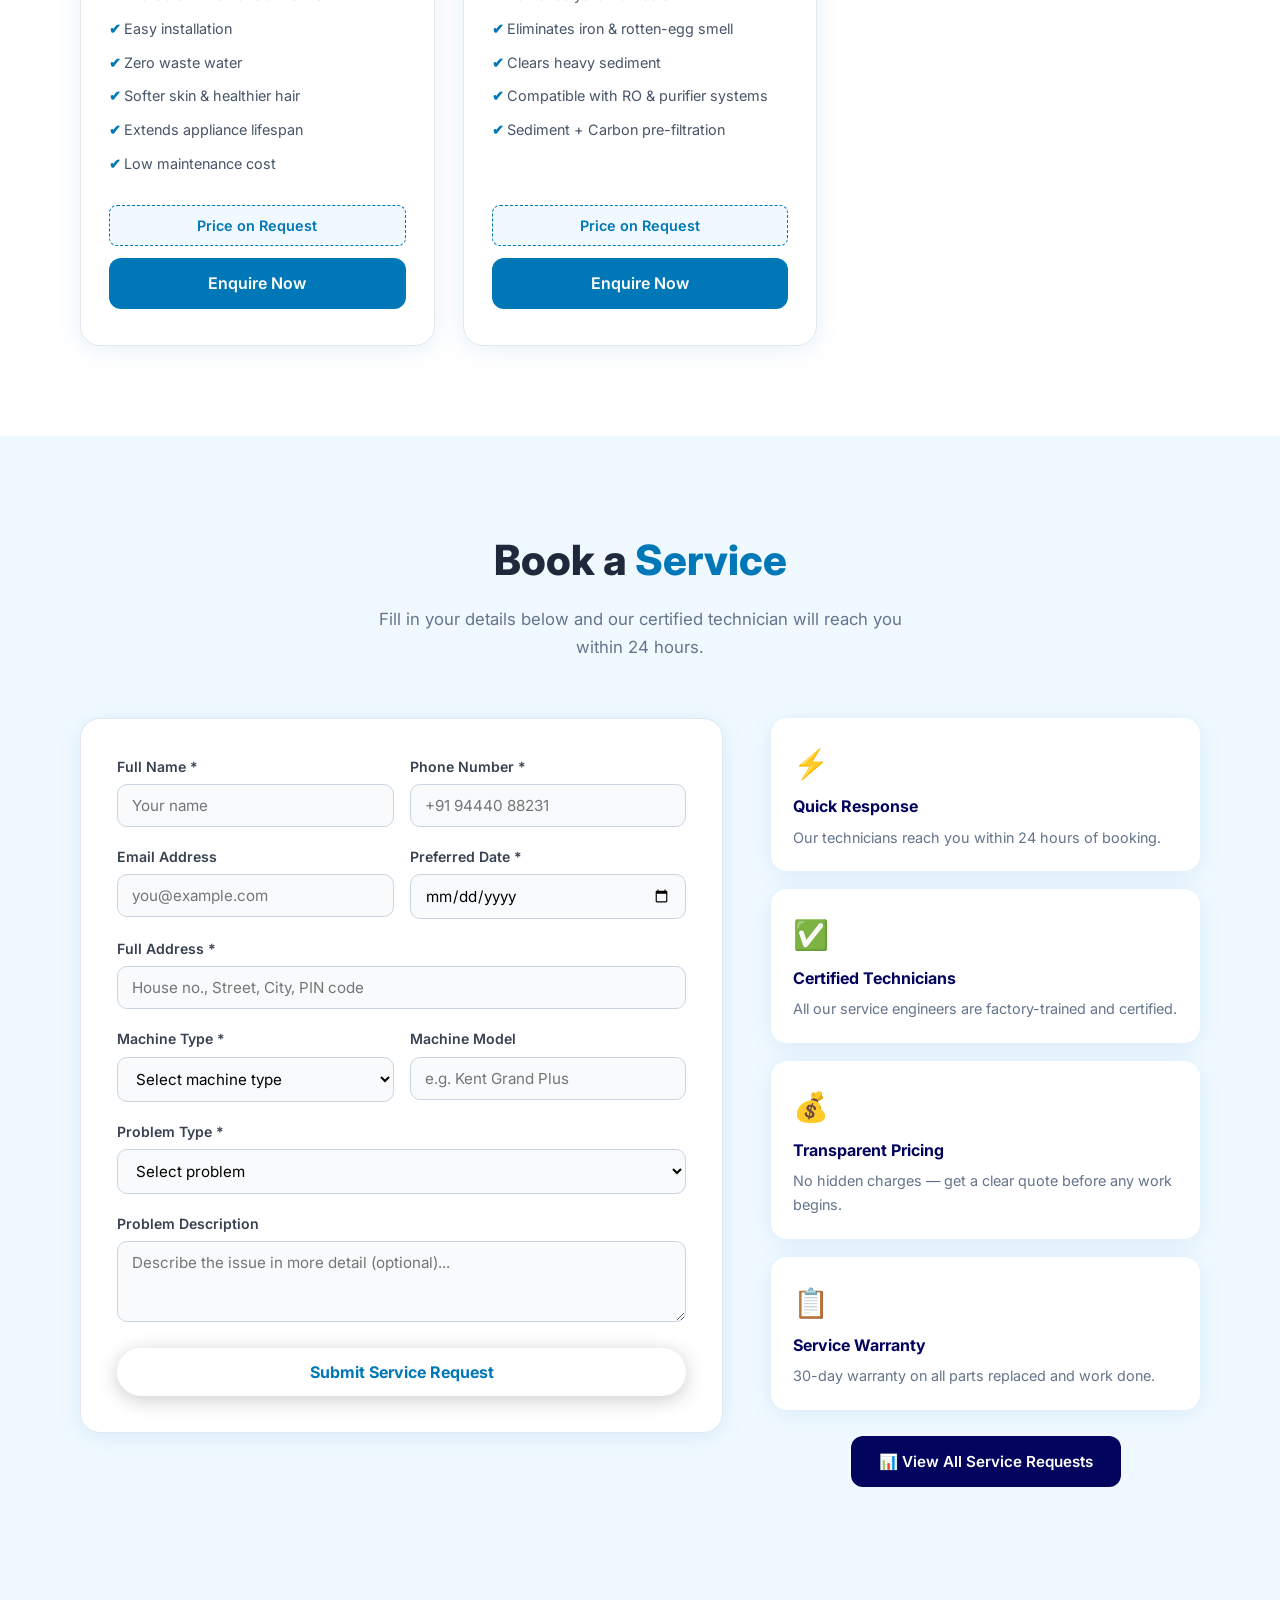
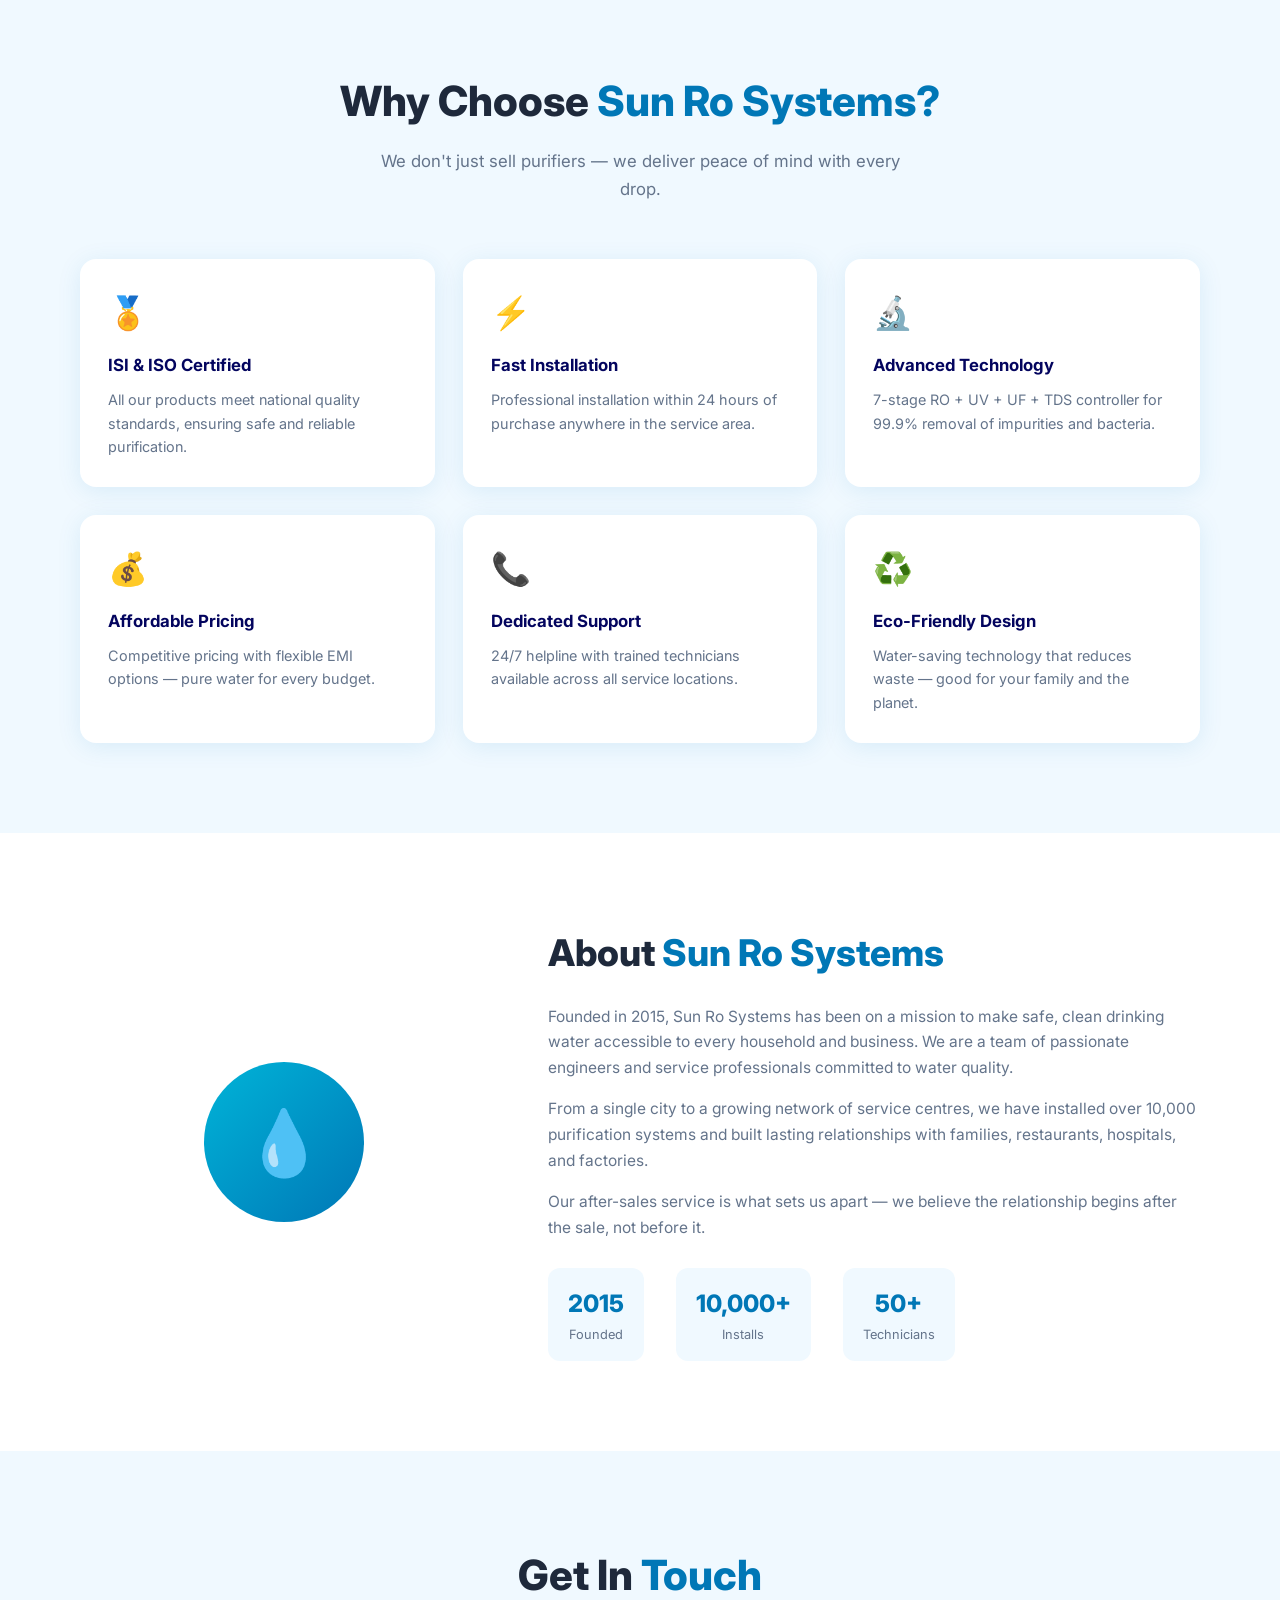
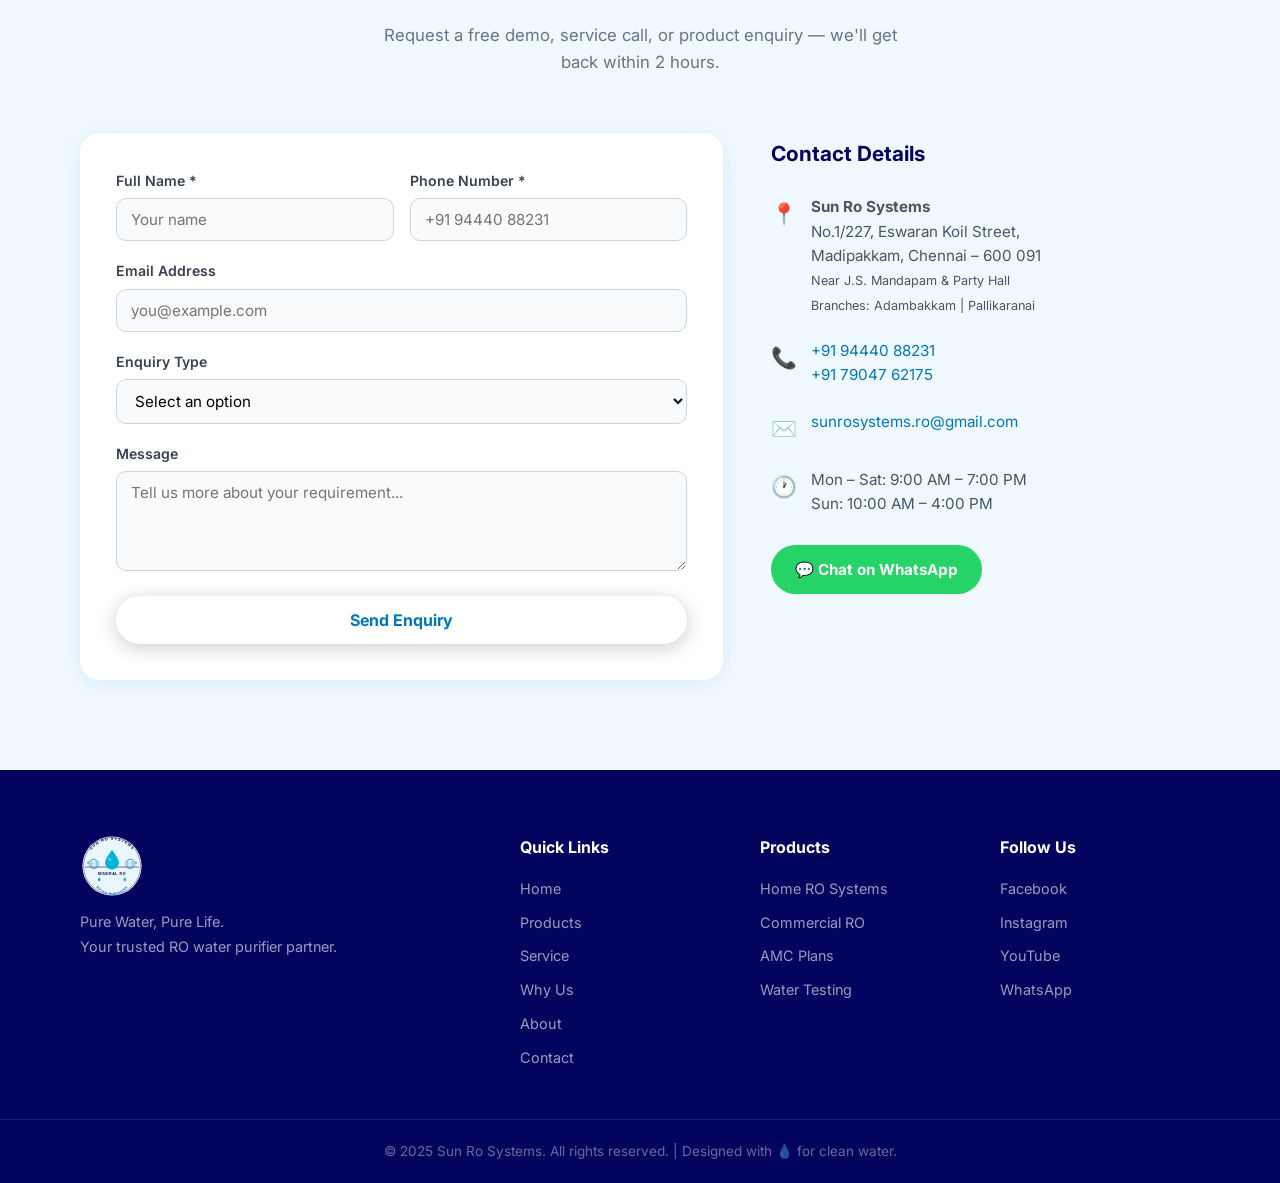
==== commit 0cdab538: "Add 250/500 LPH plants, Water Softener and Iron Remover Commercial & Industrial Plants: - 250 LPH RO" ====
--- a/index.html
+++ b/index.html
@@ -371,6 +371,82 @@
             <li>High-pressure pump system</li>
             <li>Multi-stage pre-filtration</li>
             <li>1 Year warranty</li>
+          </ul>
+          <div class="price-tag">Price on Request</div>
+          <a href="#contact" class="btn-card">Enquire Now</a>
+        </div>
+
+        <div class="product-card">
+          <span class="product-tag">Industrial RO</span>
+          <div class="product-icon">🏭</div>
+          <h3>250 LPH RO Plant</h3>
+          <p>High-output industrial RO plant for apartments, large offices and factories needing bulk pure water.</p>
+          <ul>
+            <li>250 L/Hr output capacity</li>
+            <li>Multi-stage purification</li>
+            <li>Reduces hardness &amp; TDS</li>
+            <li>Removes heavy metal contaminants</li>
+            <li>Eliminates pathogenic micro-organisms</li>
+            <li>1 Year warranty</li>
+          </ul>
+          <div class="price-tag">Price on Request</div>
+          <a href="#contact" class="btn-card">Enquire Now</a>
+        </div>
+
+        <div class="product-card">
+          <span class="product-tag">Industrial RO</span>
+          <div class="product-icon">⚙️</div>
+          <h3>500 LPH RO Plant</h3>
+          <p>Large-scale RO plant delivering 500 litres per hour — built for townships, industries, and institutions.</p>
+          <ul>
+            <li>500 L/Hr output capacity</li>
+            <li>Multi-stage purification</li>
+            <li>Reduces hardness &amp; TDS</li>
+            <li>Removes heavy metal contaminants</li>
+            <li>Eliminates pathogenic micro-organisms</li>
+            <li>1 Year warranty</li>
+          </ul>
+          <div class="price-tag">Price on Request</div>
+          <a href="#contact" class="btn-card">Enquire Now</a>
+        </div>
+
+      </div>
+
+      <!-- ===== WATER TREATMENT SOLUTIONS ===== -->
+      <div class="section-header" style="margin-top:60px;">
+        <h2>Water Treatment <span class="accent">Solutions</span></h2>
+        <p>Specialised systems to tackle hard water, iron contamination, and more — for homes and businesses.</p>
+      </div>
+      <div class="product-grid">
+
+        <div class="product-card">
+          <span class="product-tag">Softener — Auto / Manual</span>
+          <div class="product-icon">💎</div>
+          <h3>Water Softener</h3>
+          <p>Eliminate hard water problems at the source — protects appliances, skin, and hair from scale damage.</p>
+          <ul>
+            <li>Available: Automatic &amp; Manual</li>
+            <li>Easy installation</li>
+            <li>Zero waste water</li>
+            <li>Softer skin &amp; healthier hair</li>
+            <li>Extends appliance lifespan</li>
+            <li>Low maintenance cost</li>
+          </ul>
+          <div class="price-tag">Price on Request</div>
+          <a href="#contact" class="btn-card">Enquire Now</a>
+        </div>
+
+        <div class="product-card">
+          <span class="product-tag">Iron Removal Filter</span>
+          <div class="product-icon">🔶</div>
+          <h3>Iron Remover</h3>
+          <p>Eliminates yellowish discolouration, iron odour, and rotten-egg smell from your water supply.</p>
+          <ul>
+            <li>Removes yellowish colour</li>
+            <li>Eliminates iron &amp; rotten-egg smell</li>
+            <li>Clears heavy sediment</li>
+            <li>Compatible with RO &amp; purifier systems</li>
+            <li>Sediment + Carbon pre-filtration</li>
           </ul>
           <div class="price-tag">Price on Request</div>
           <a href="#contact" class="btn-card">Enquire Now</a>
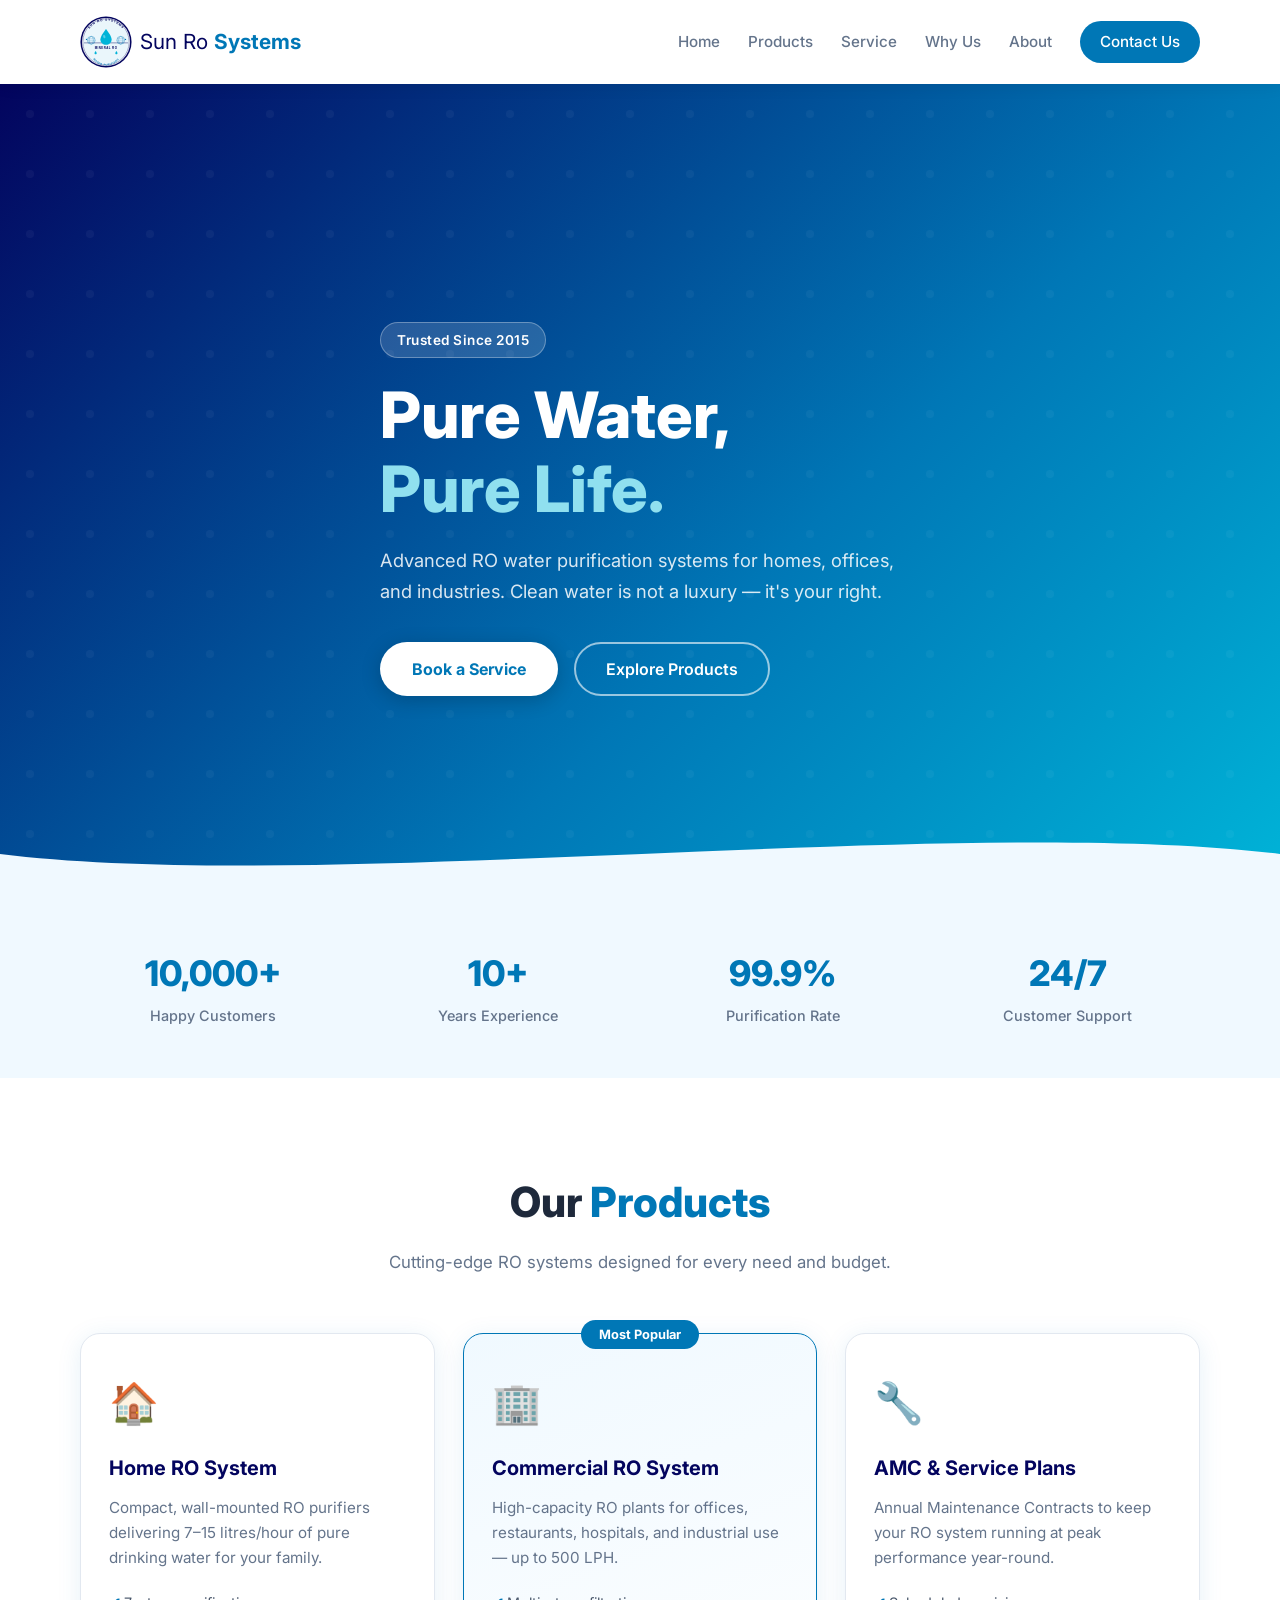
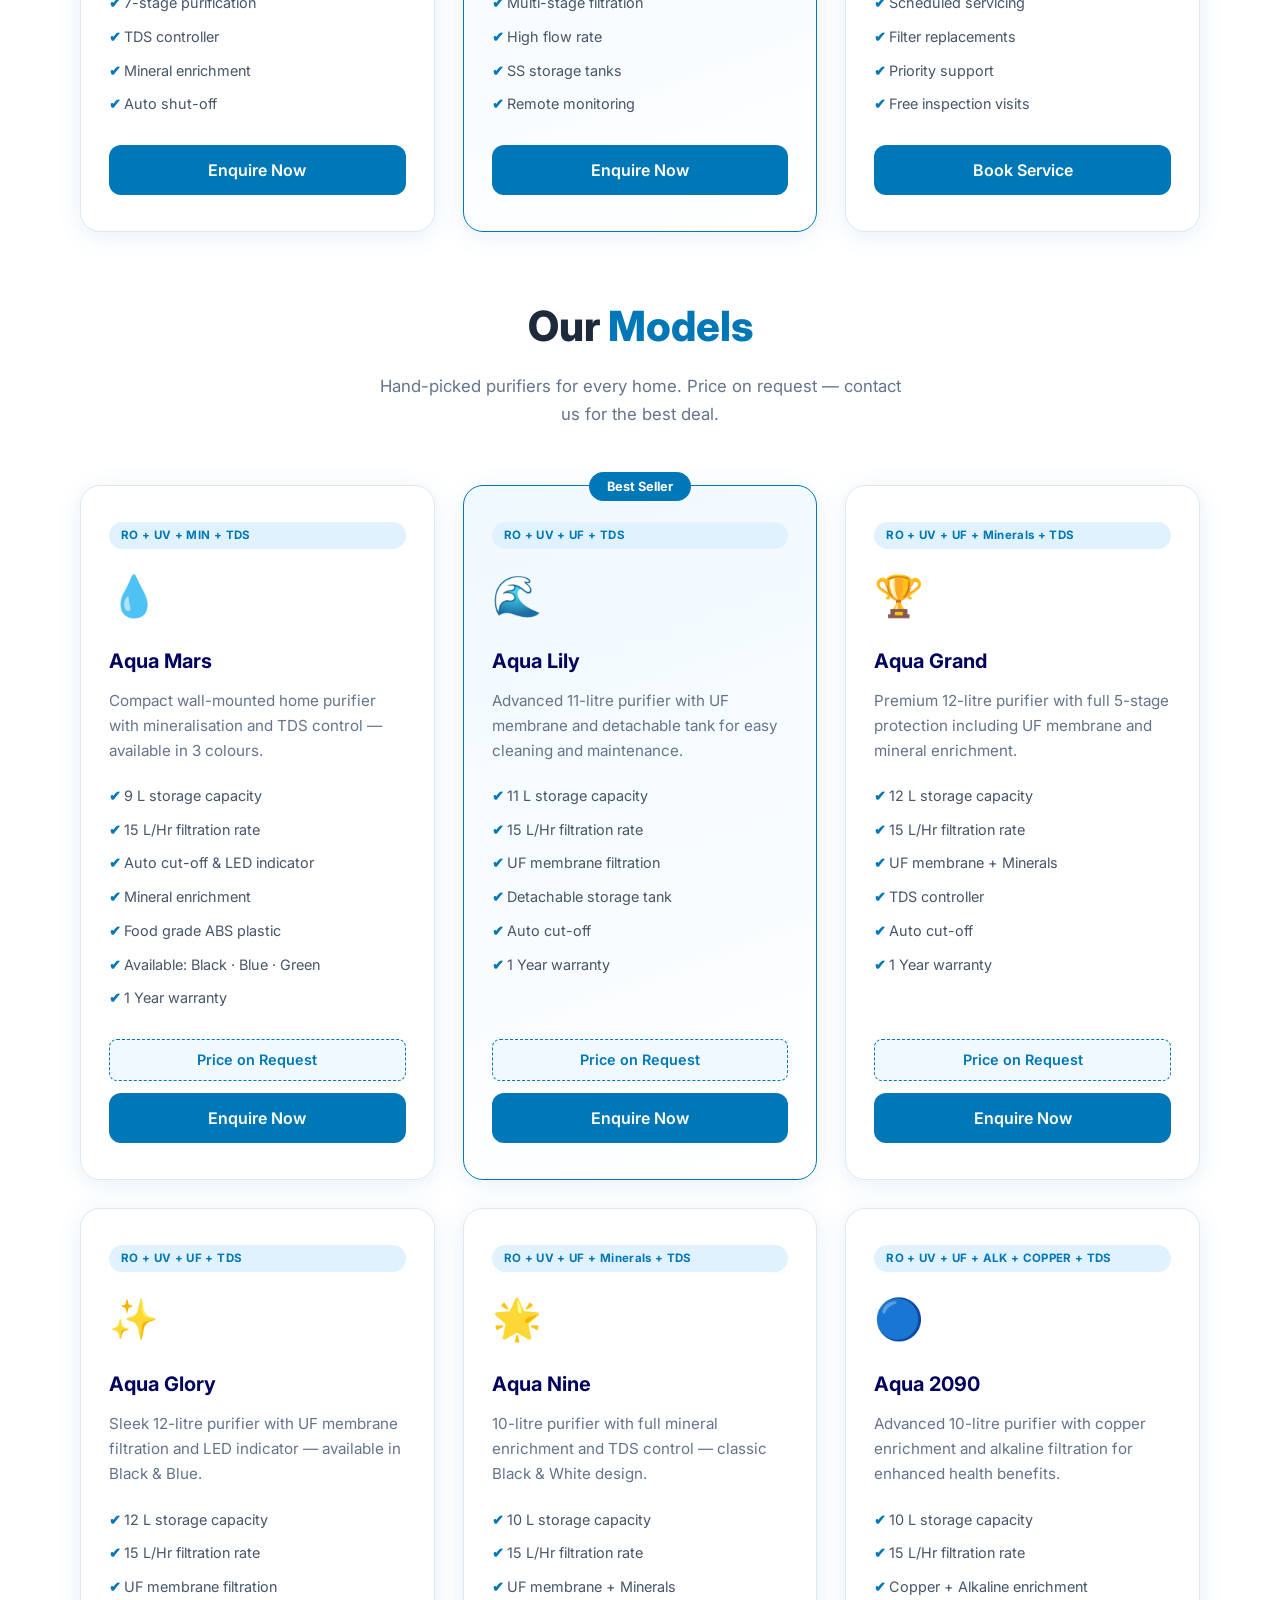
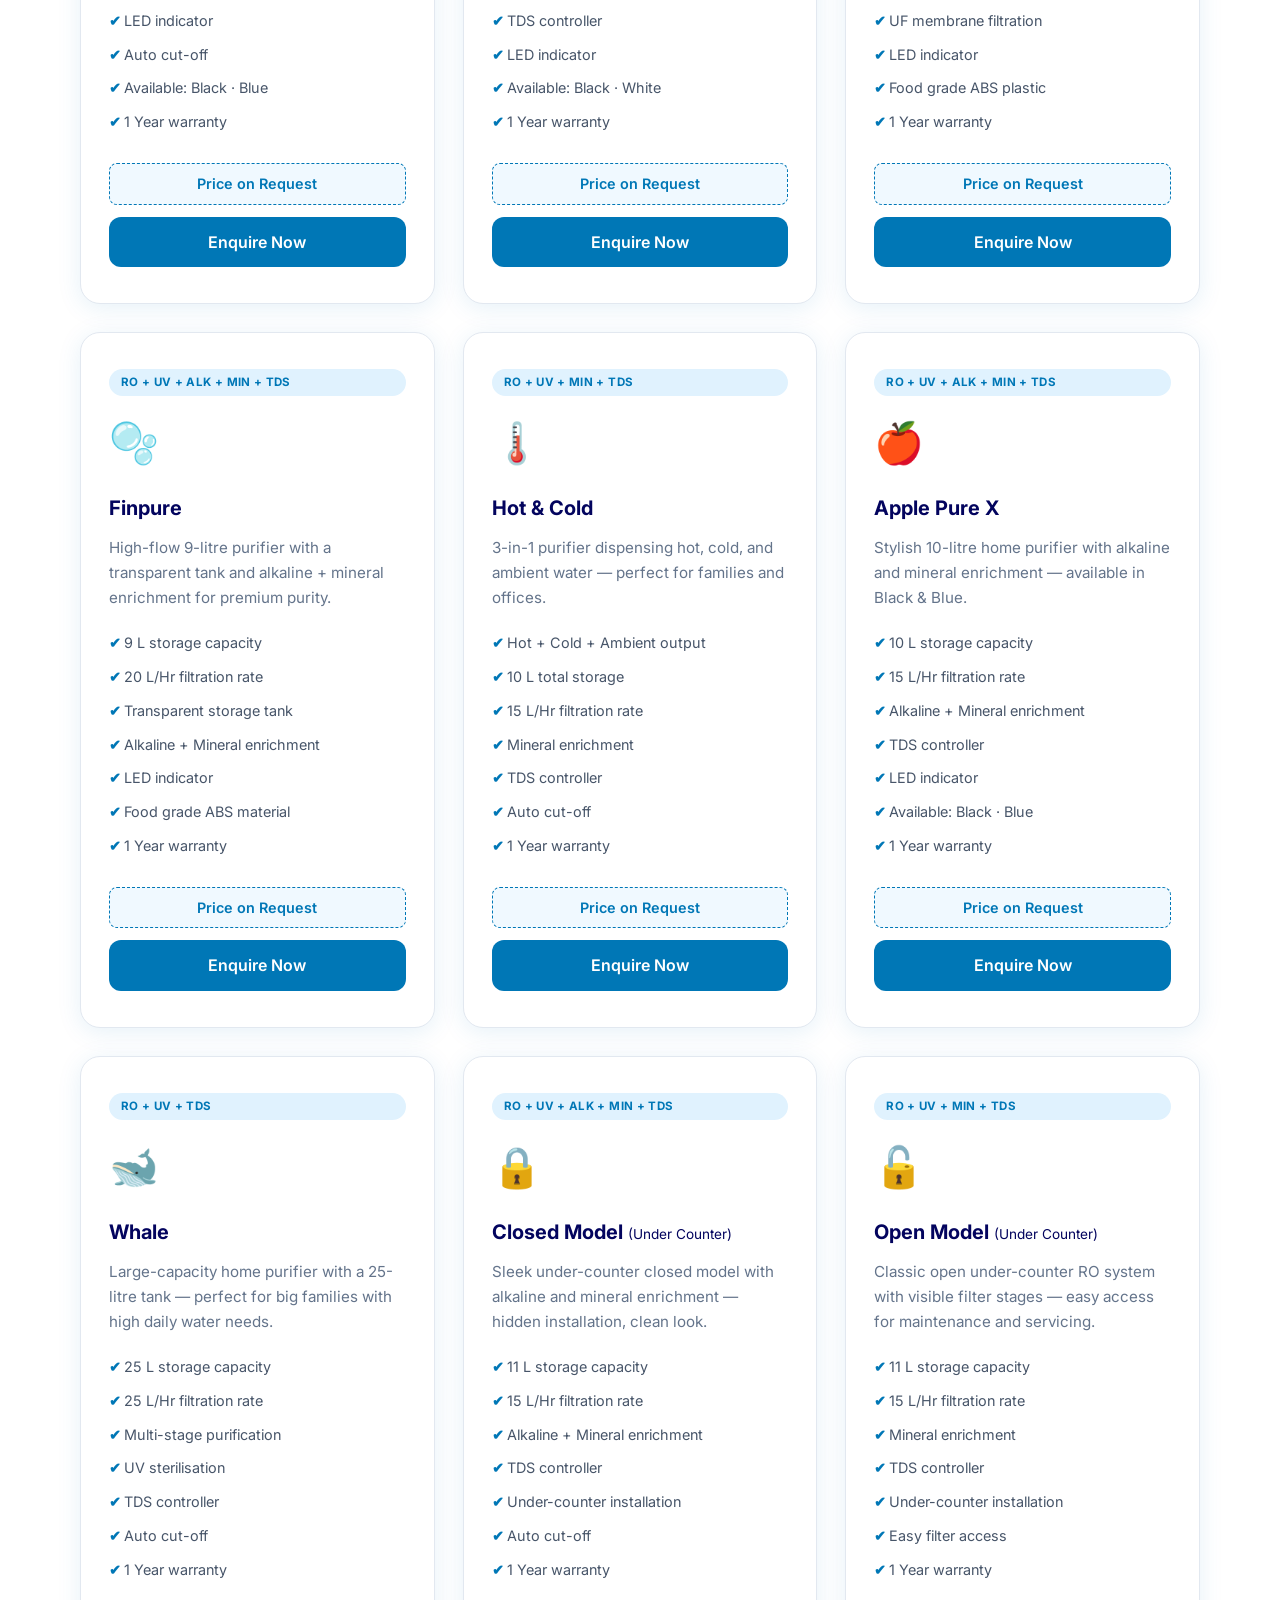
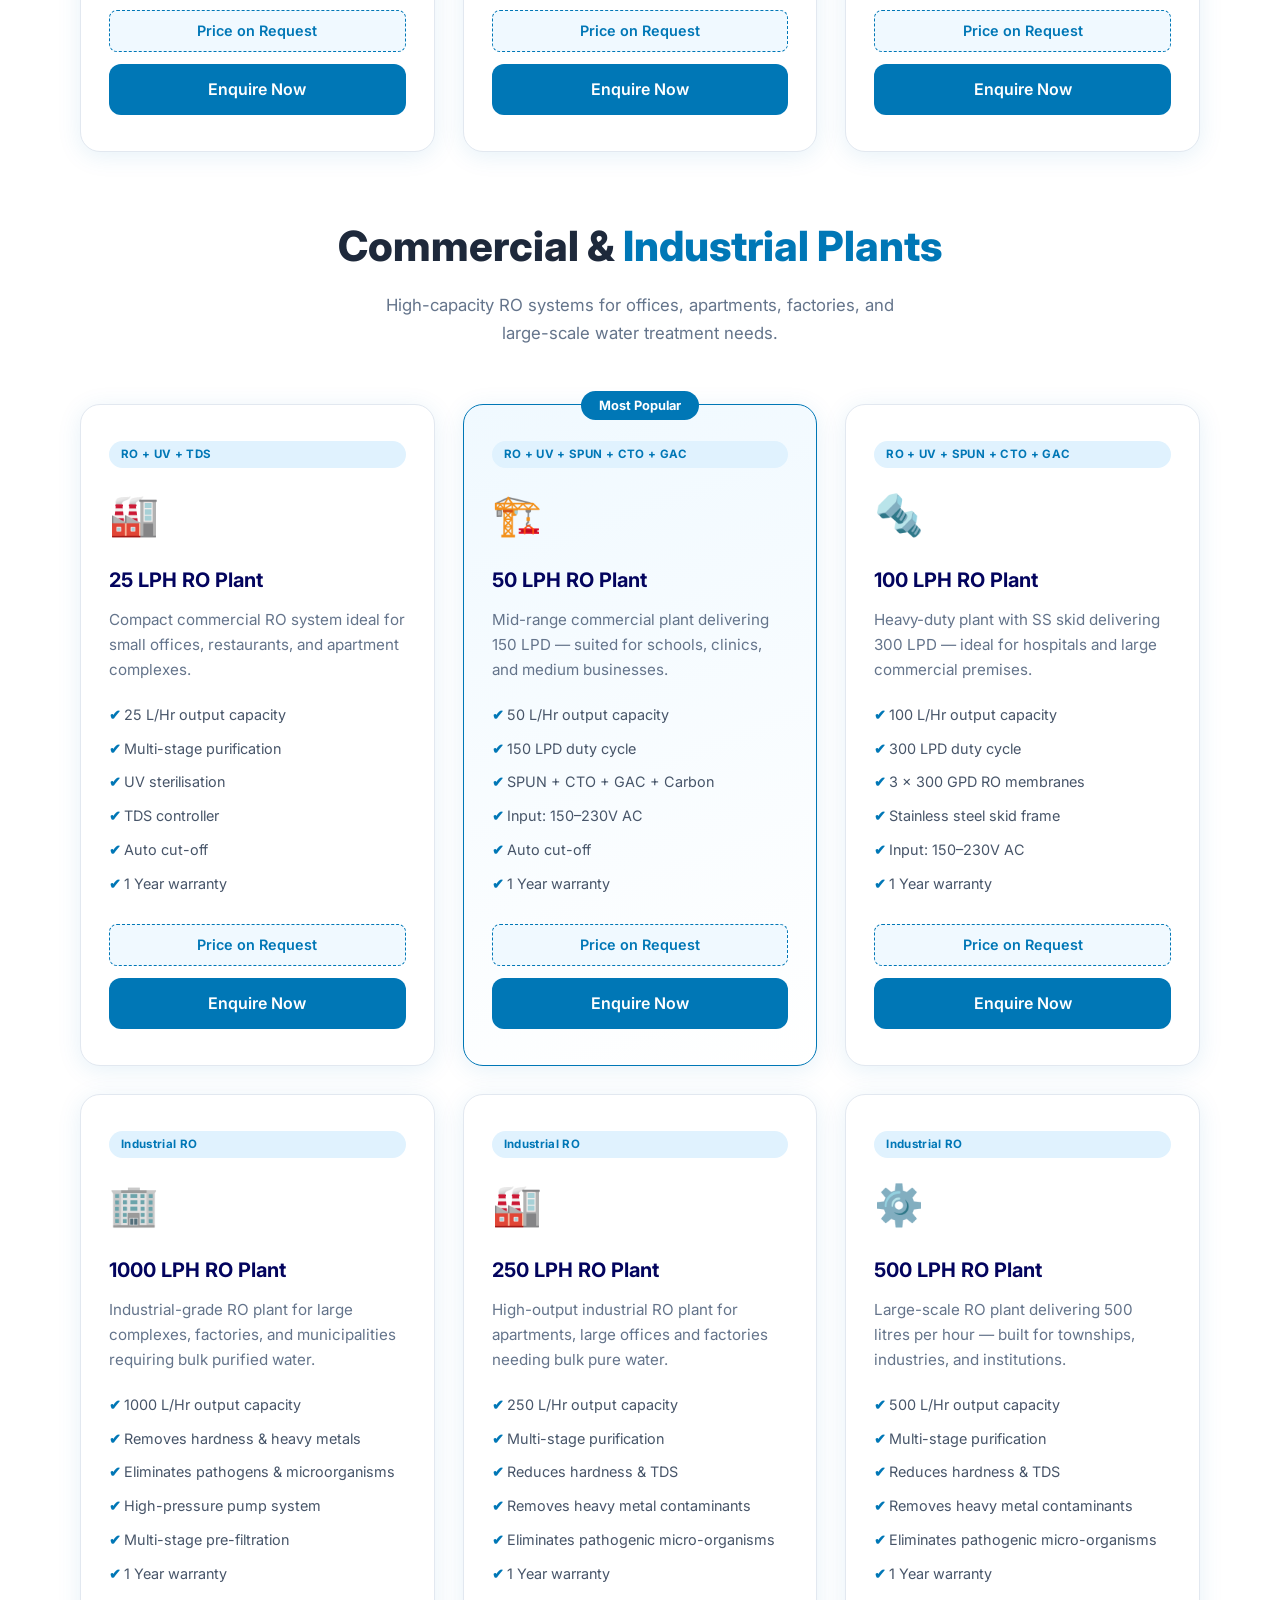
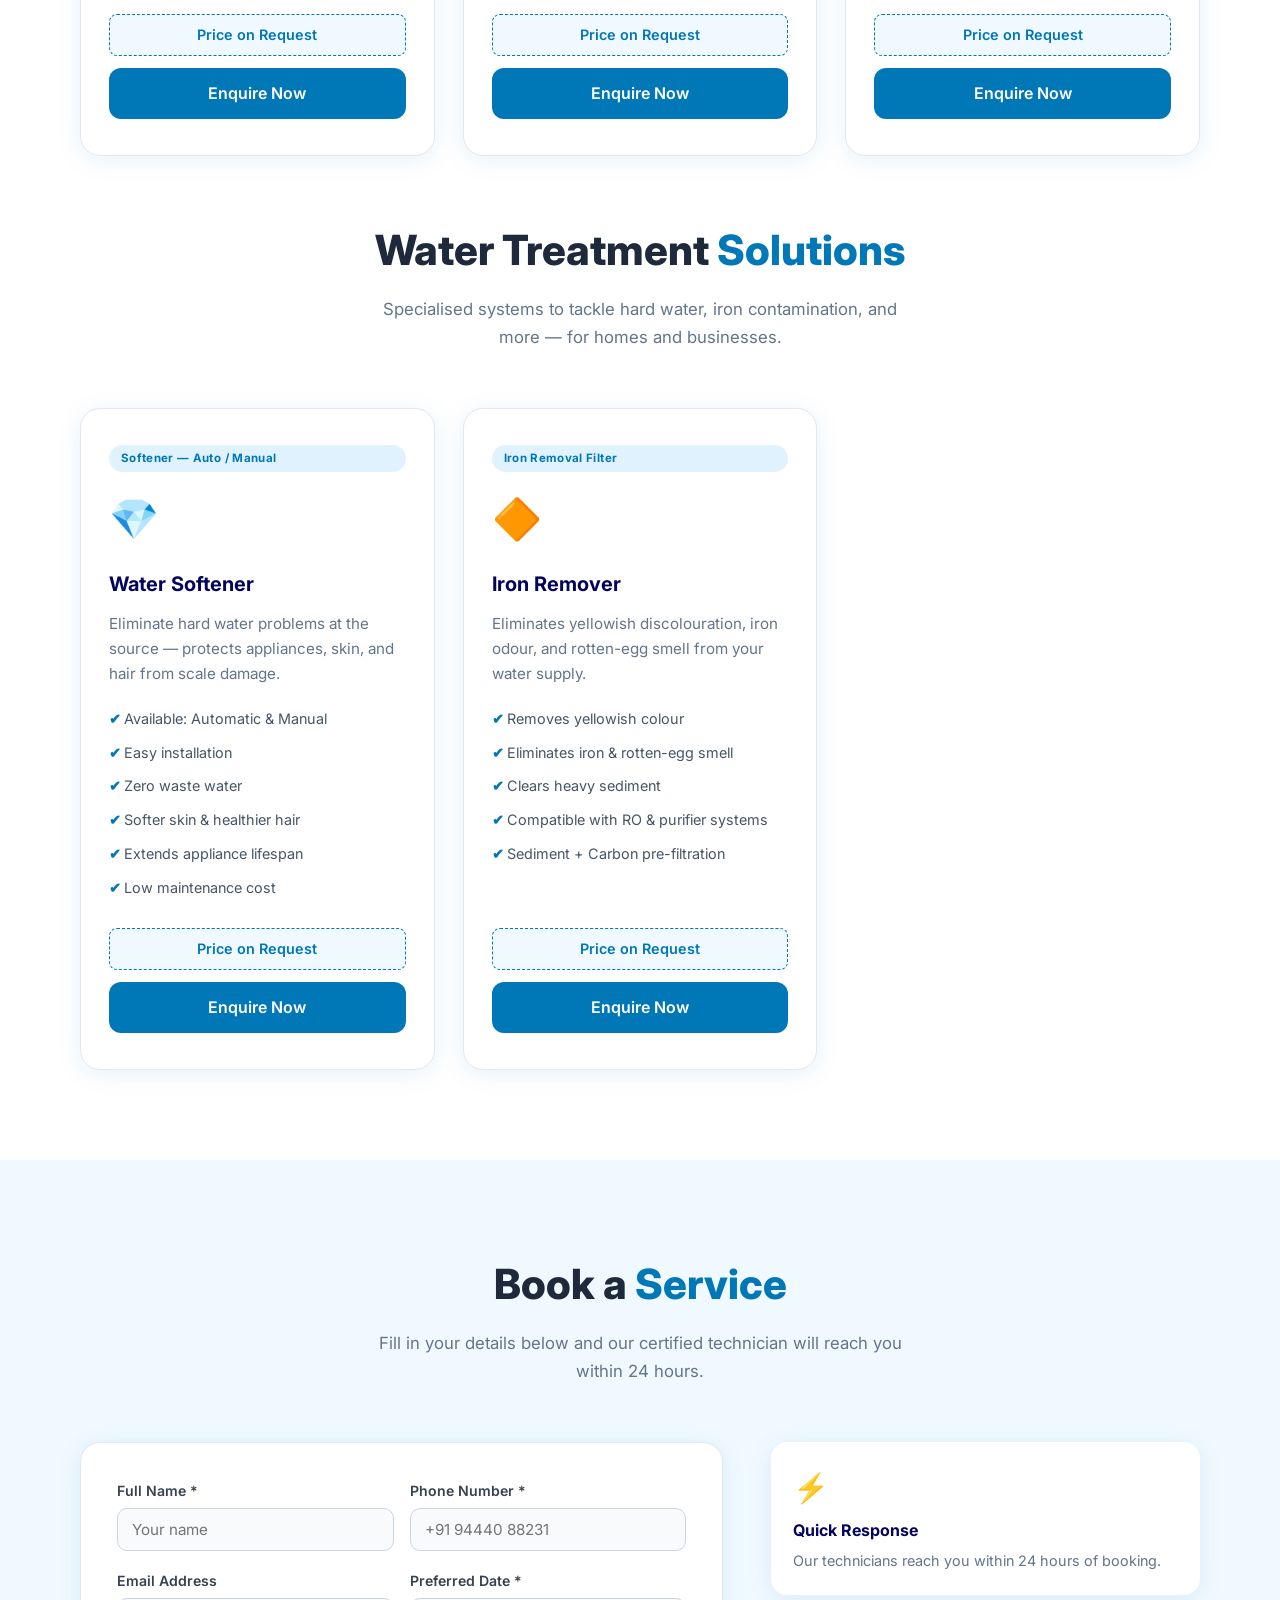
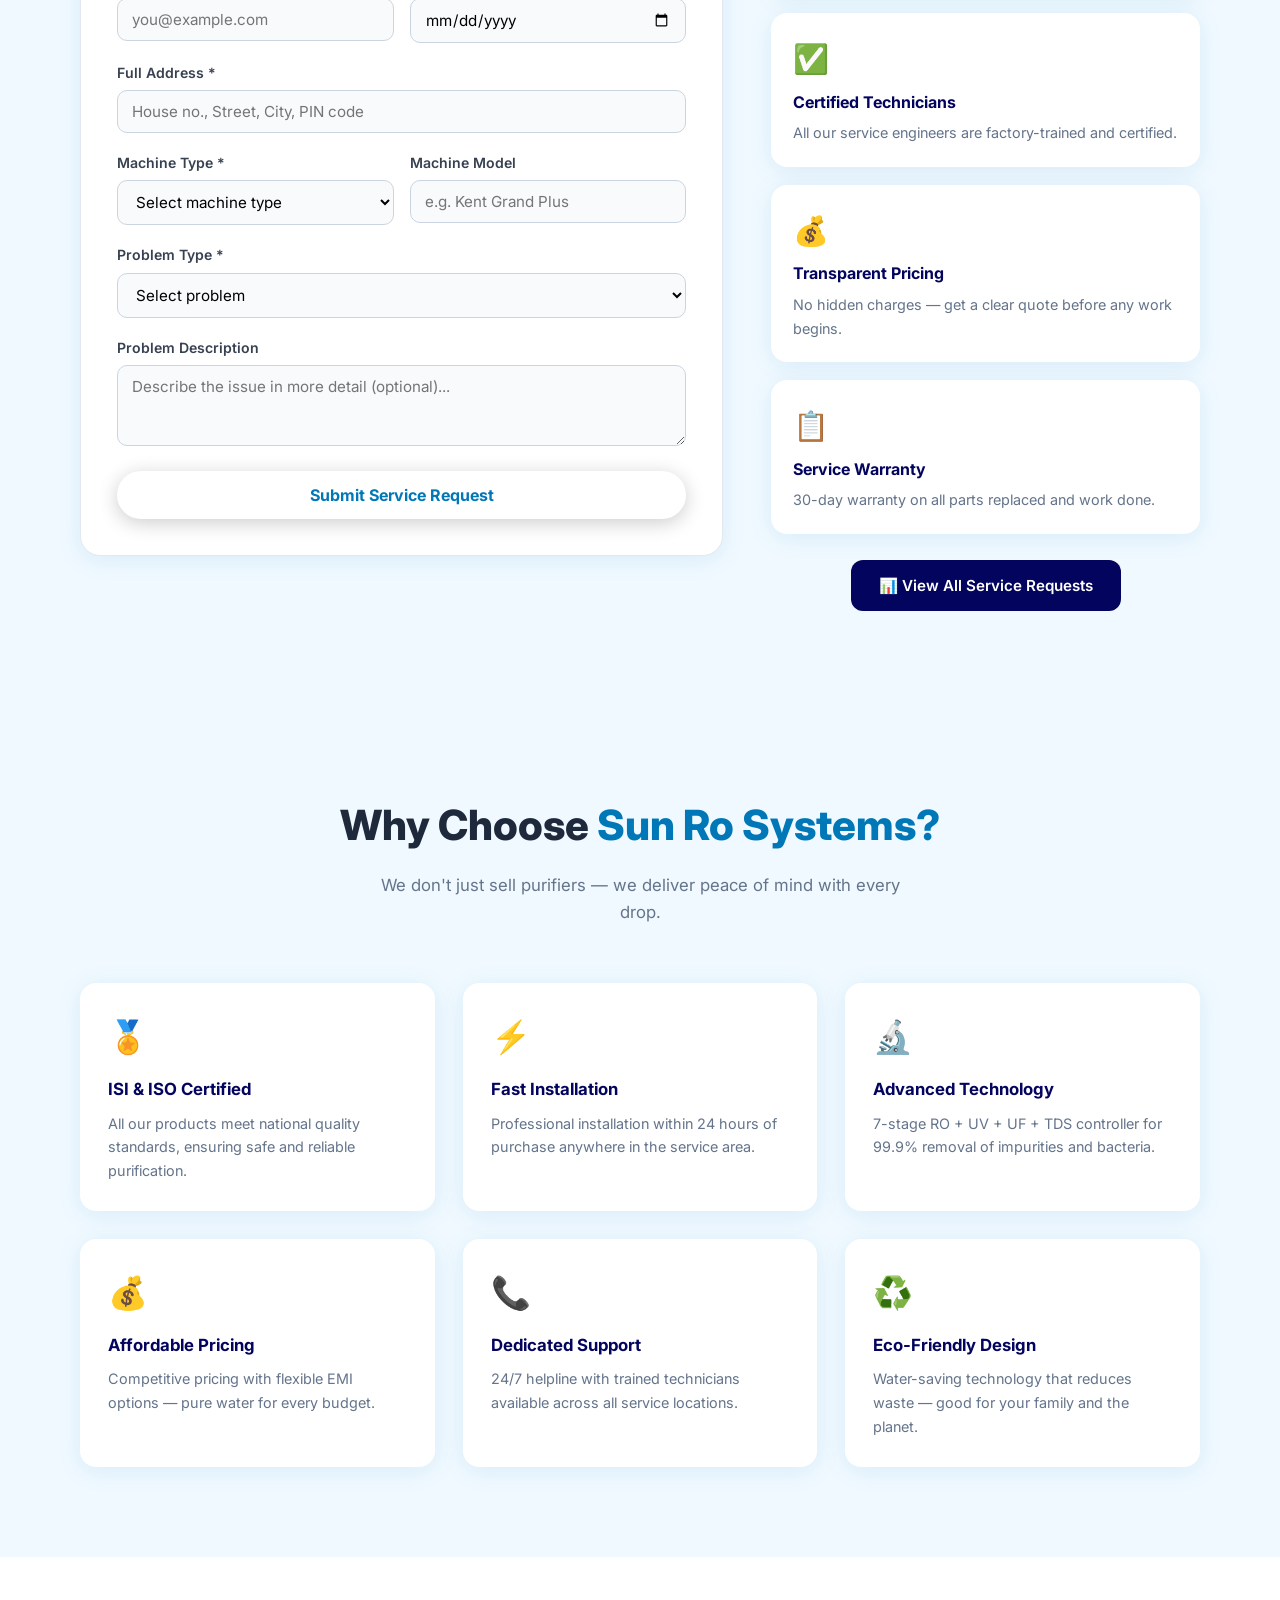
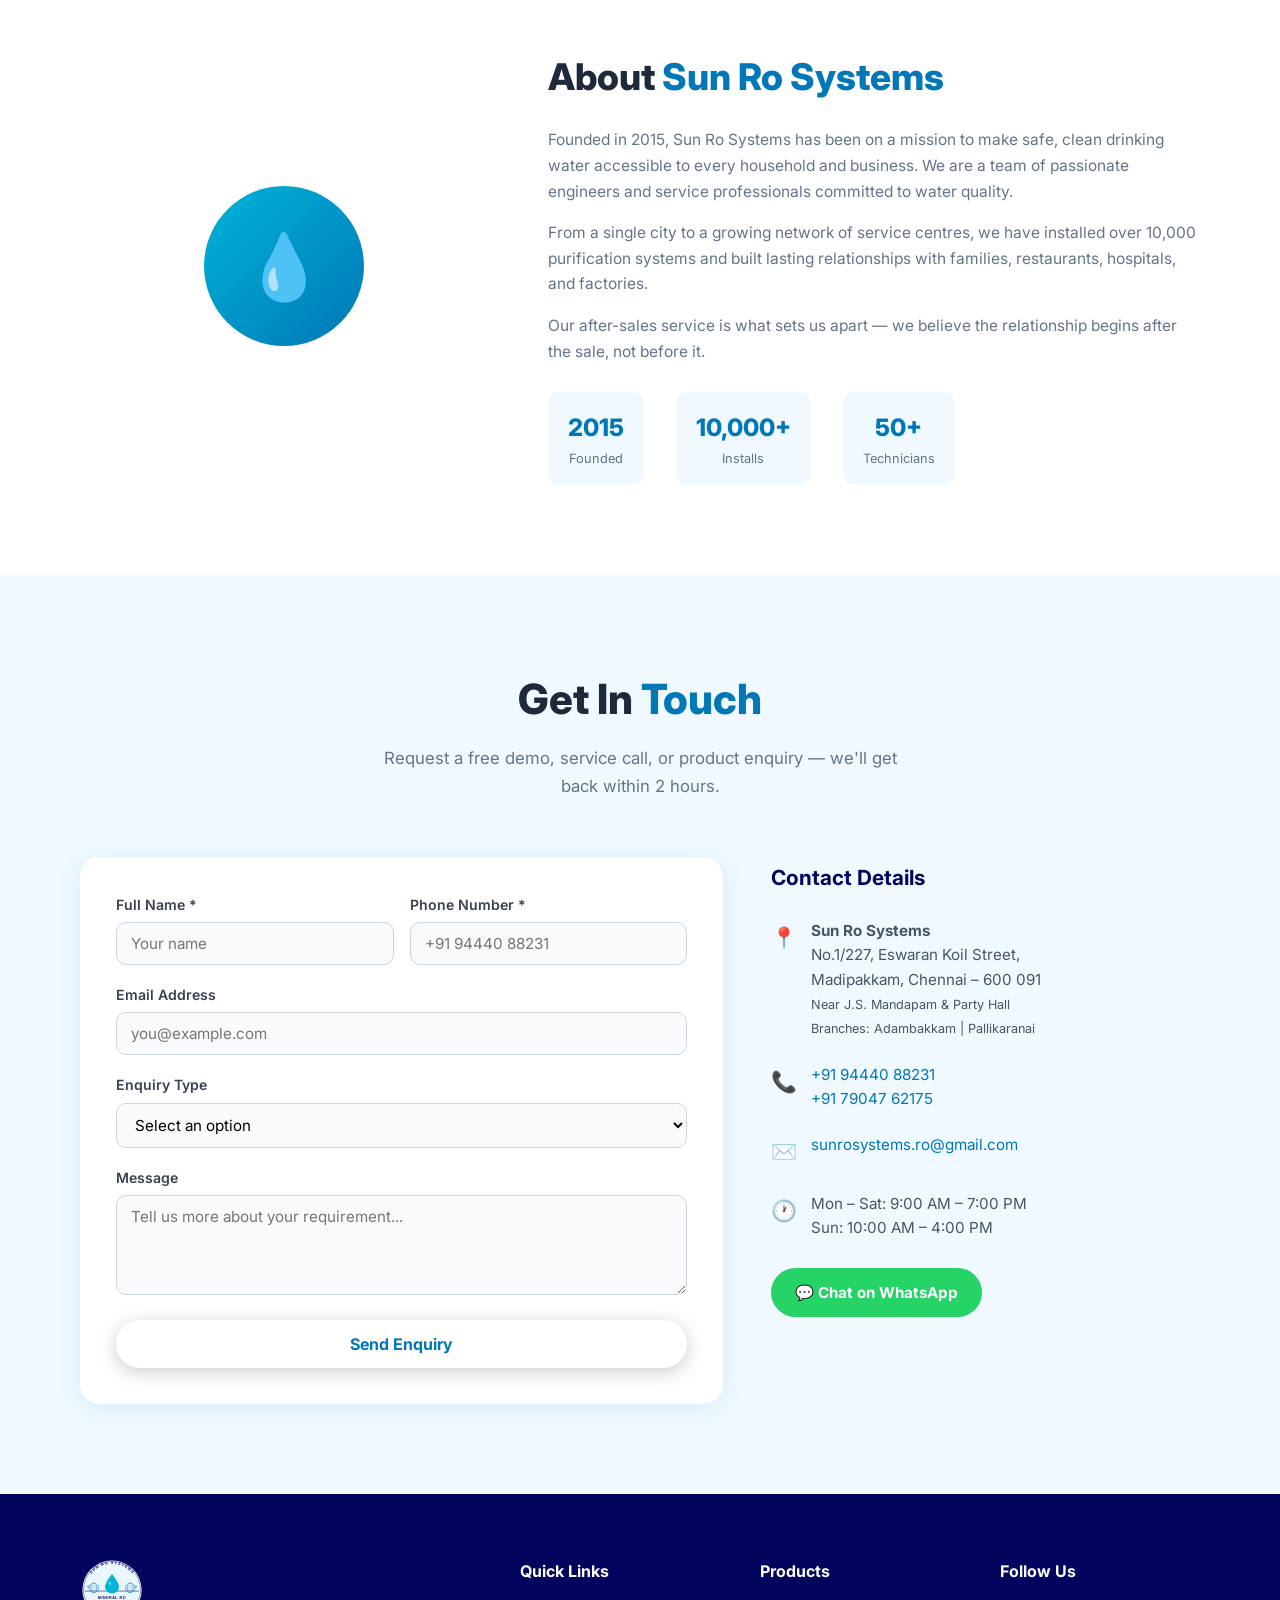
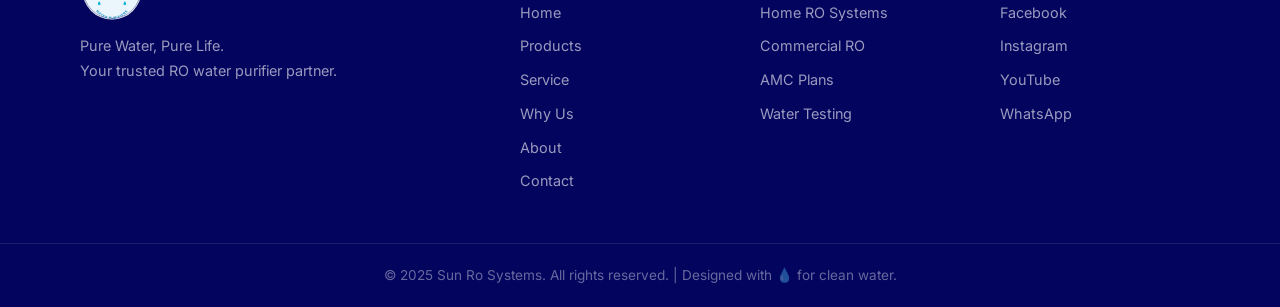
==== commit af974a9d: "Add Whale, Closed Model, and Open Model (Under Counter) products - Whale: 25L storage, 25L/Hr, RO+UV" ====
--- a/index.html
+++ b/index.html
@@ -292,6 +292,60 @@
             <li>TDS controller</li>
             <li>LED indicator</li>
             <li>Available: Black · Blue</li>
+            <li>1 Year warranty</li>
+          </ul>
+          <div class="price-tag">Price on Request</div>
+          <a href="#contact" class="btn-card">Enquire Now</a>
+        </div>
+
+        <div class="product-card">
+          <span class="product-tag">RO + UV + TDS</span>
+          <div class="product-icon">🐋</div>
+          <h3>Whale</h3>
+          <p>Large-capacity home purifier with a 25-litre tank — perfect for big families with high daily water needs.</p>
+          <ul>
+            <li>25 L storage capacity</li>
+            <li>25 L/Hr filtration rate</li>
+            <li>Multi-stage purification</li>
+            <li>UV sterilisation</li>
+            <li>TDS controller</li>
+            <li>Auto cut-off</li>
+            <li>1 Year warranty</li>
+          </ul>
+          <div class="price-tag">Price on Request</div>
+          <a href="#contact" class="btn-card">Enquire Now</a>
+        </div>
+
+        <div class="product-card">
+          <span class="product-tag">RO + UV + ALK + MIN + TDS</span>
+          <div class="product-icon">🔒</div>
+          <h3>Closed Model <small style="font-weight:400;font-size:.85rem;">(Under Counter)</small></h3>
+          <p>Sleek under-counter closed model with alkaline and mineral enrichment — hidden installation, clean look.</p>
+          <ul>
+            <li>11 L storage capacity</li>
+            <li>15 L/Hr filtration rate</li>
+            <li>Alkaline + Mineral enrichment</li>
+            <li>TDS controller</li>
+            <li>Under-counter installation</li>
+            <li>Auto cut-off</li>
+            <li>1 Year warranty</li>
+          </ul>
+          <div class="price-tag">Price on Request</div>
+          <a href="#contact" class="btn-card">Enquire Now</a>
+        </div>
+
+        <div class="product-card">
+          <span class="product-tag">RO + UV + MIN + TDS</span>
+          <div class="product-icon">🔓</div>
+          <h3>Open Model <small style="font-weight:400;font-size:.85rem;">(Under Counter)</small></h3>
+          <p>Classic open under-counter RO system with visible filter stages — easy access for maintenance and servicing.</p>
+          <ul>
+            <li>11 L storage capacity</li>
+            <li>15 L/Hr filtration rate</li>
+            <li>Mineral enrichment</li>
+            <li>TDS controller</li>
+            <li>Under-counter installation</li>
+            <li>Easy filter access</li>
             <li>1 Year warranty</li>
           </ul>
           <div class="price-tag">Price on Request</div>
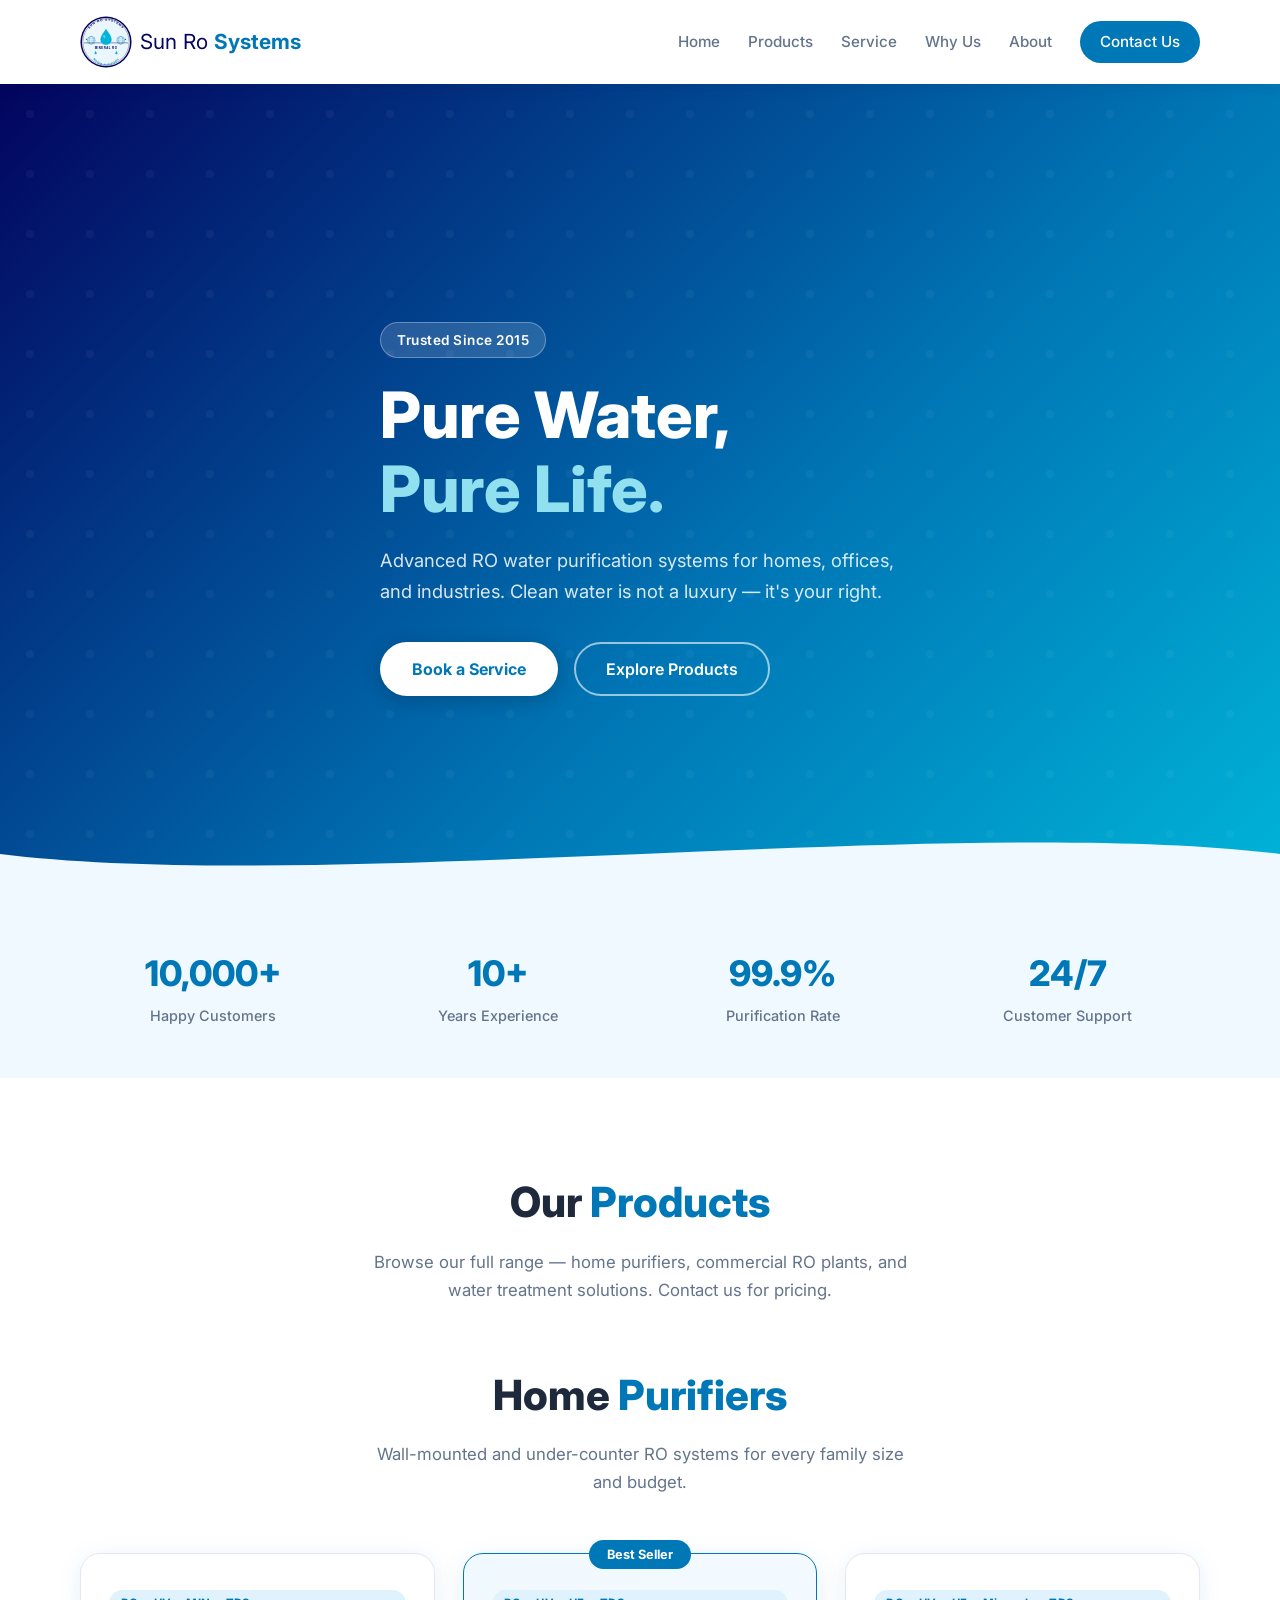
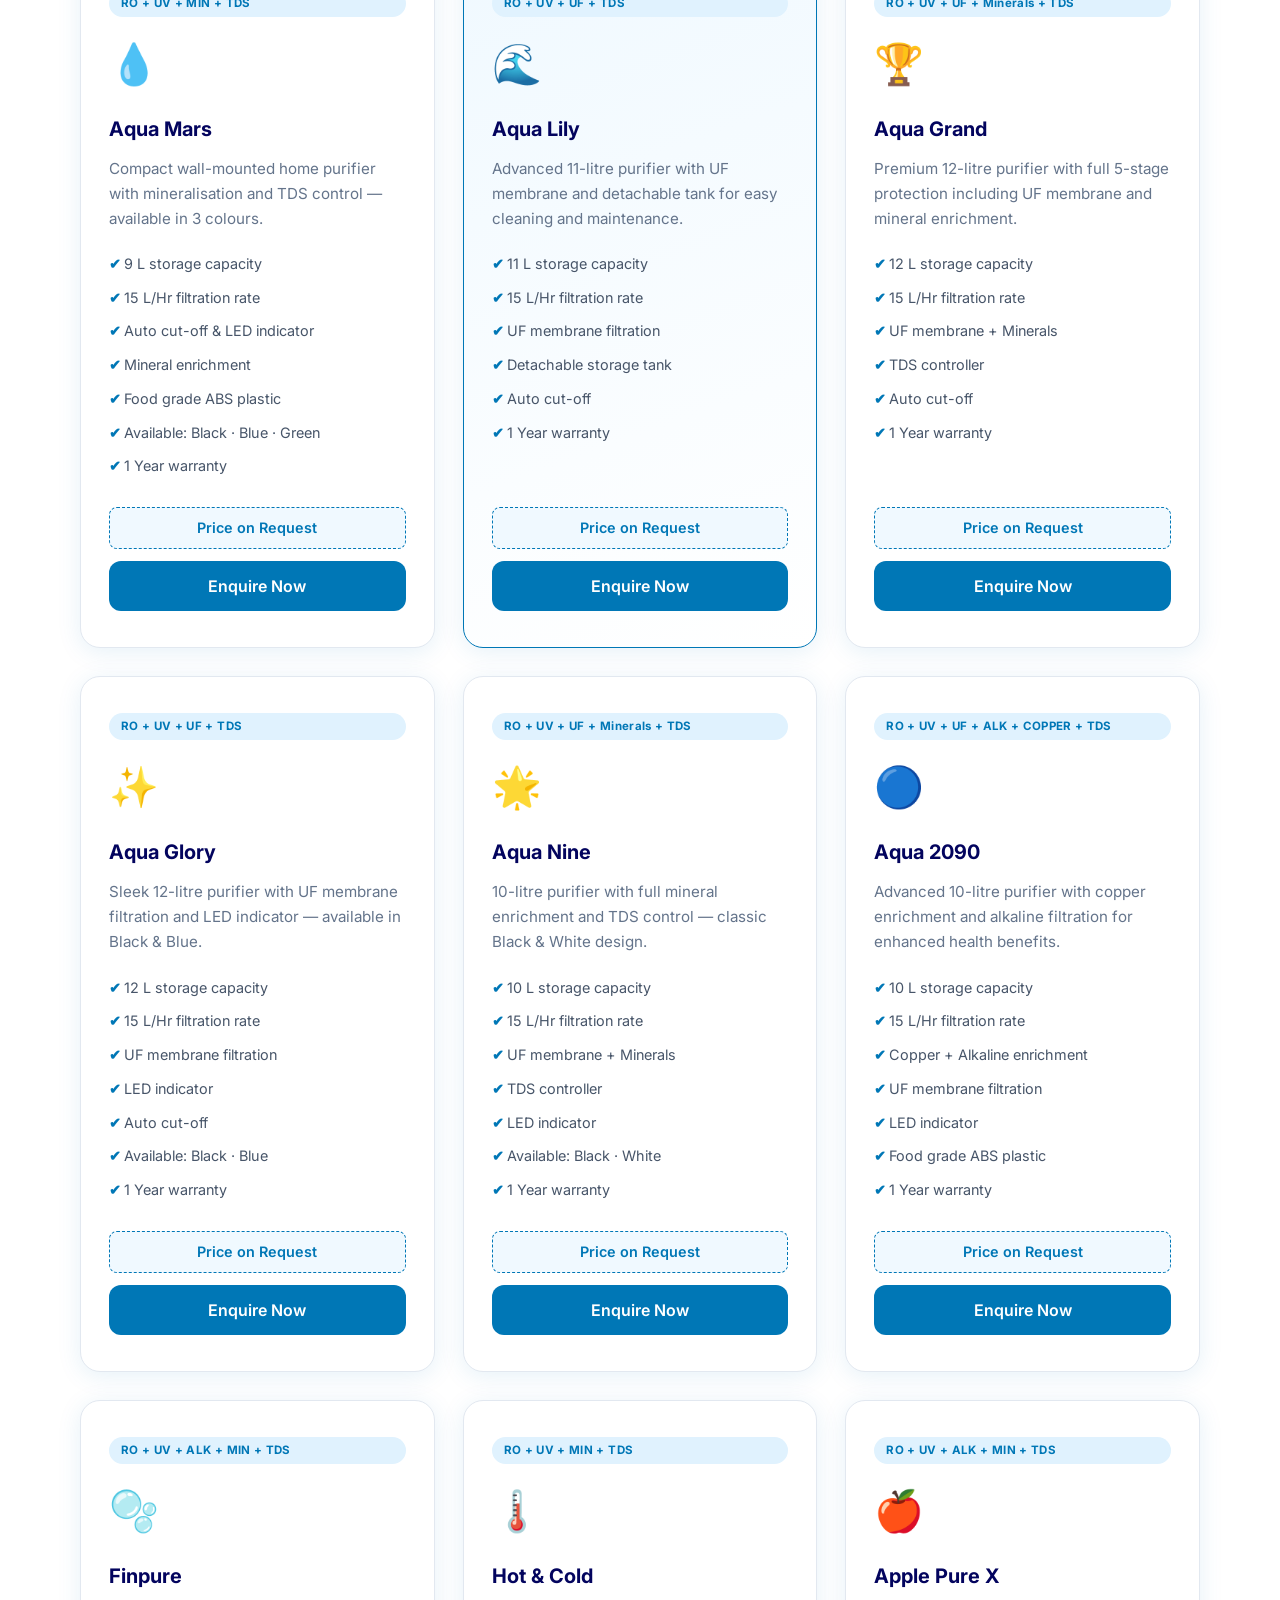
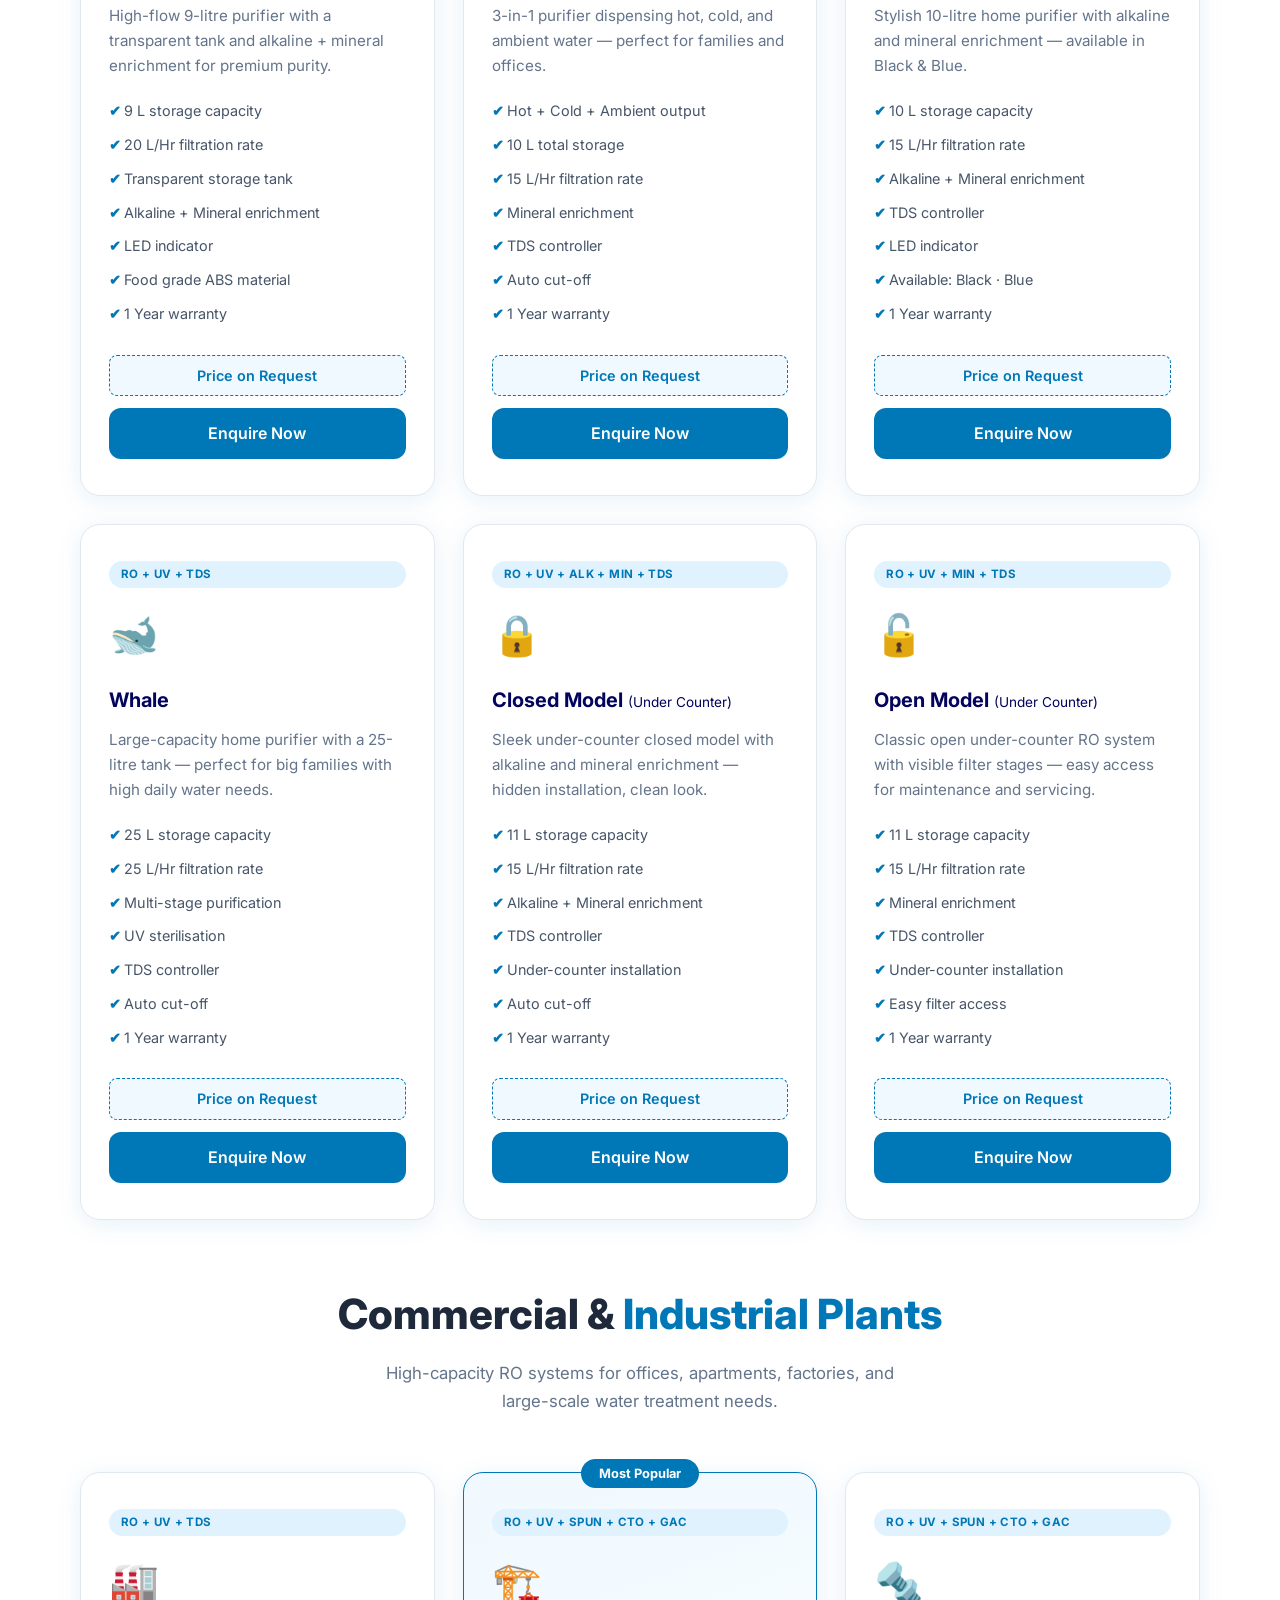
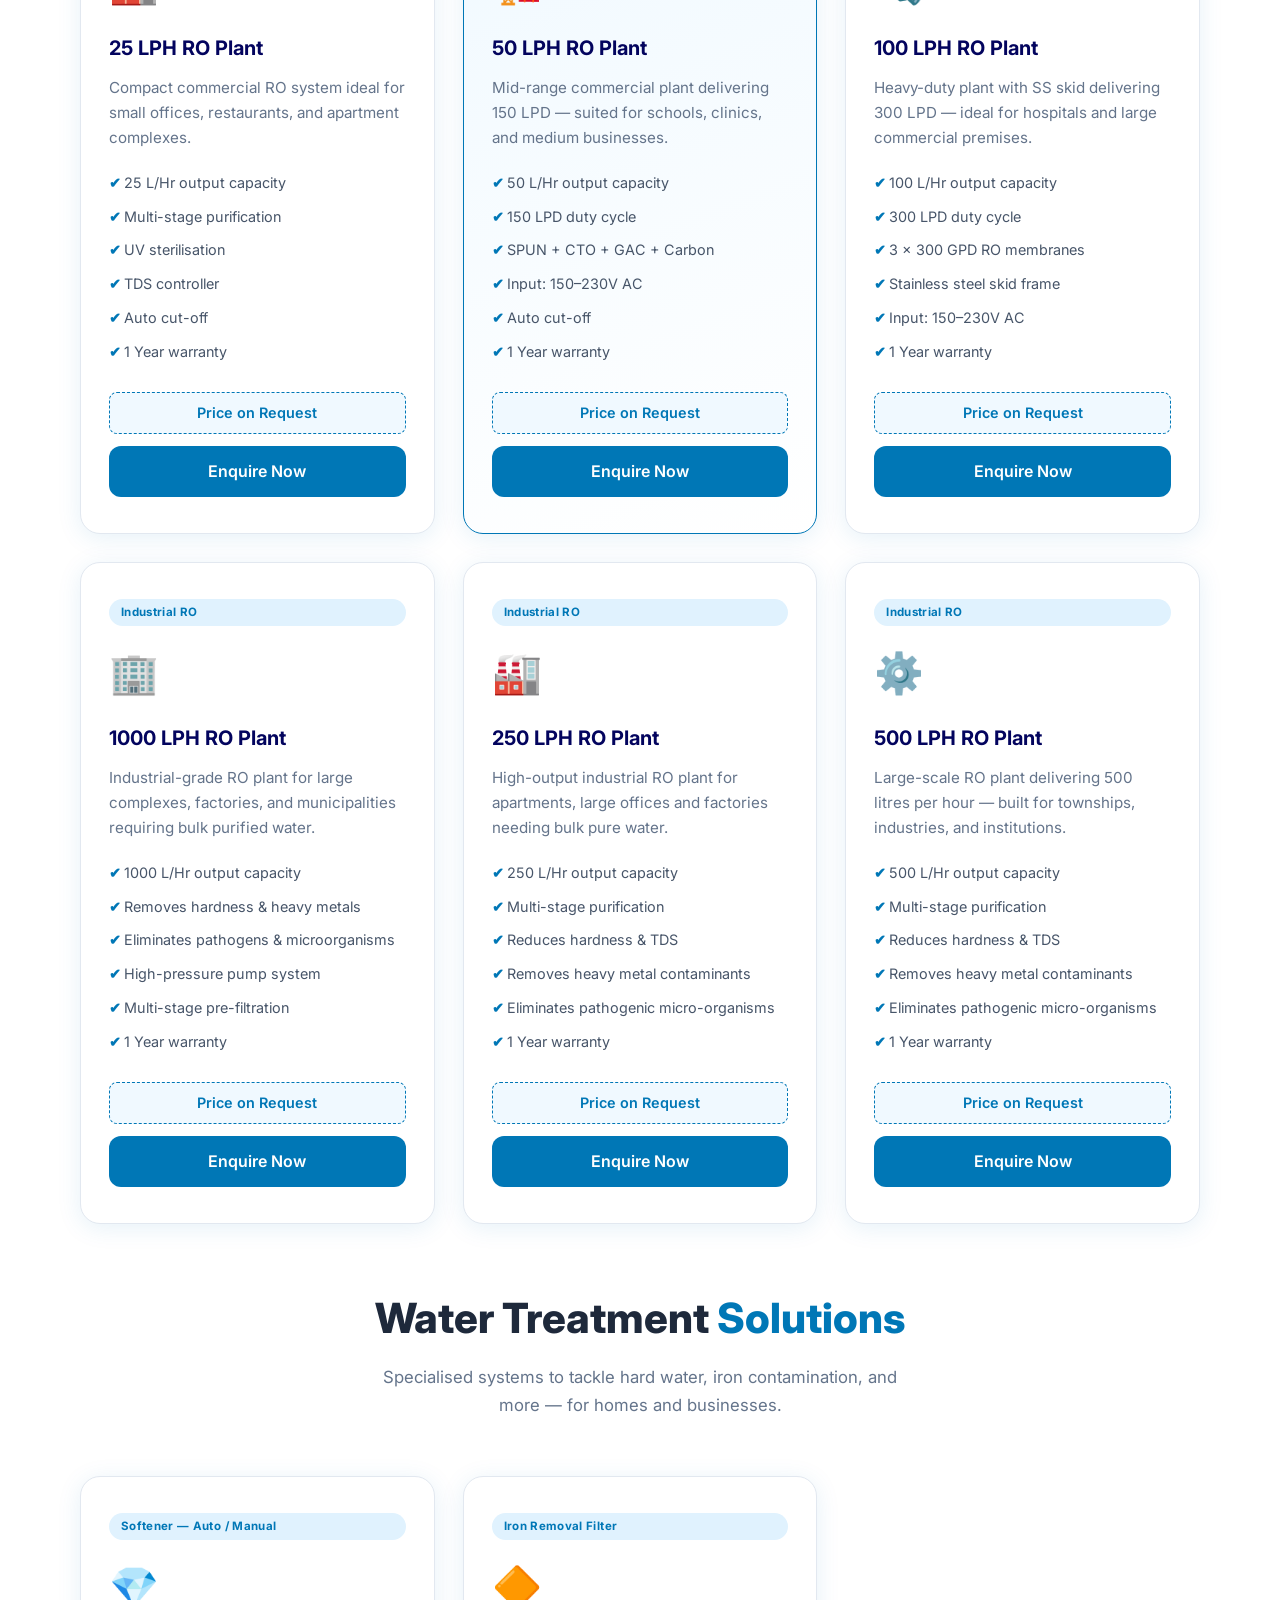
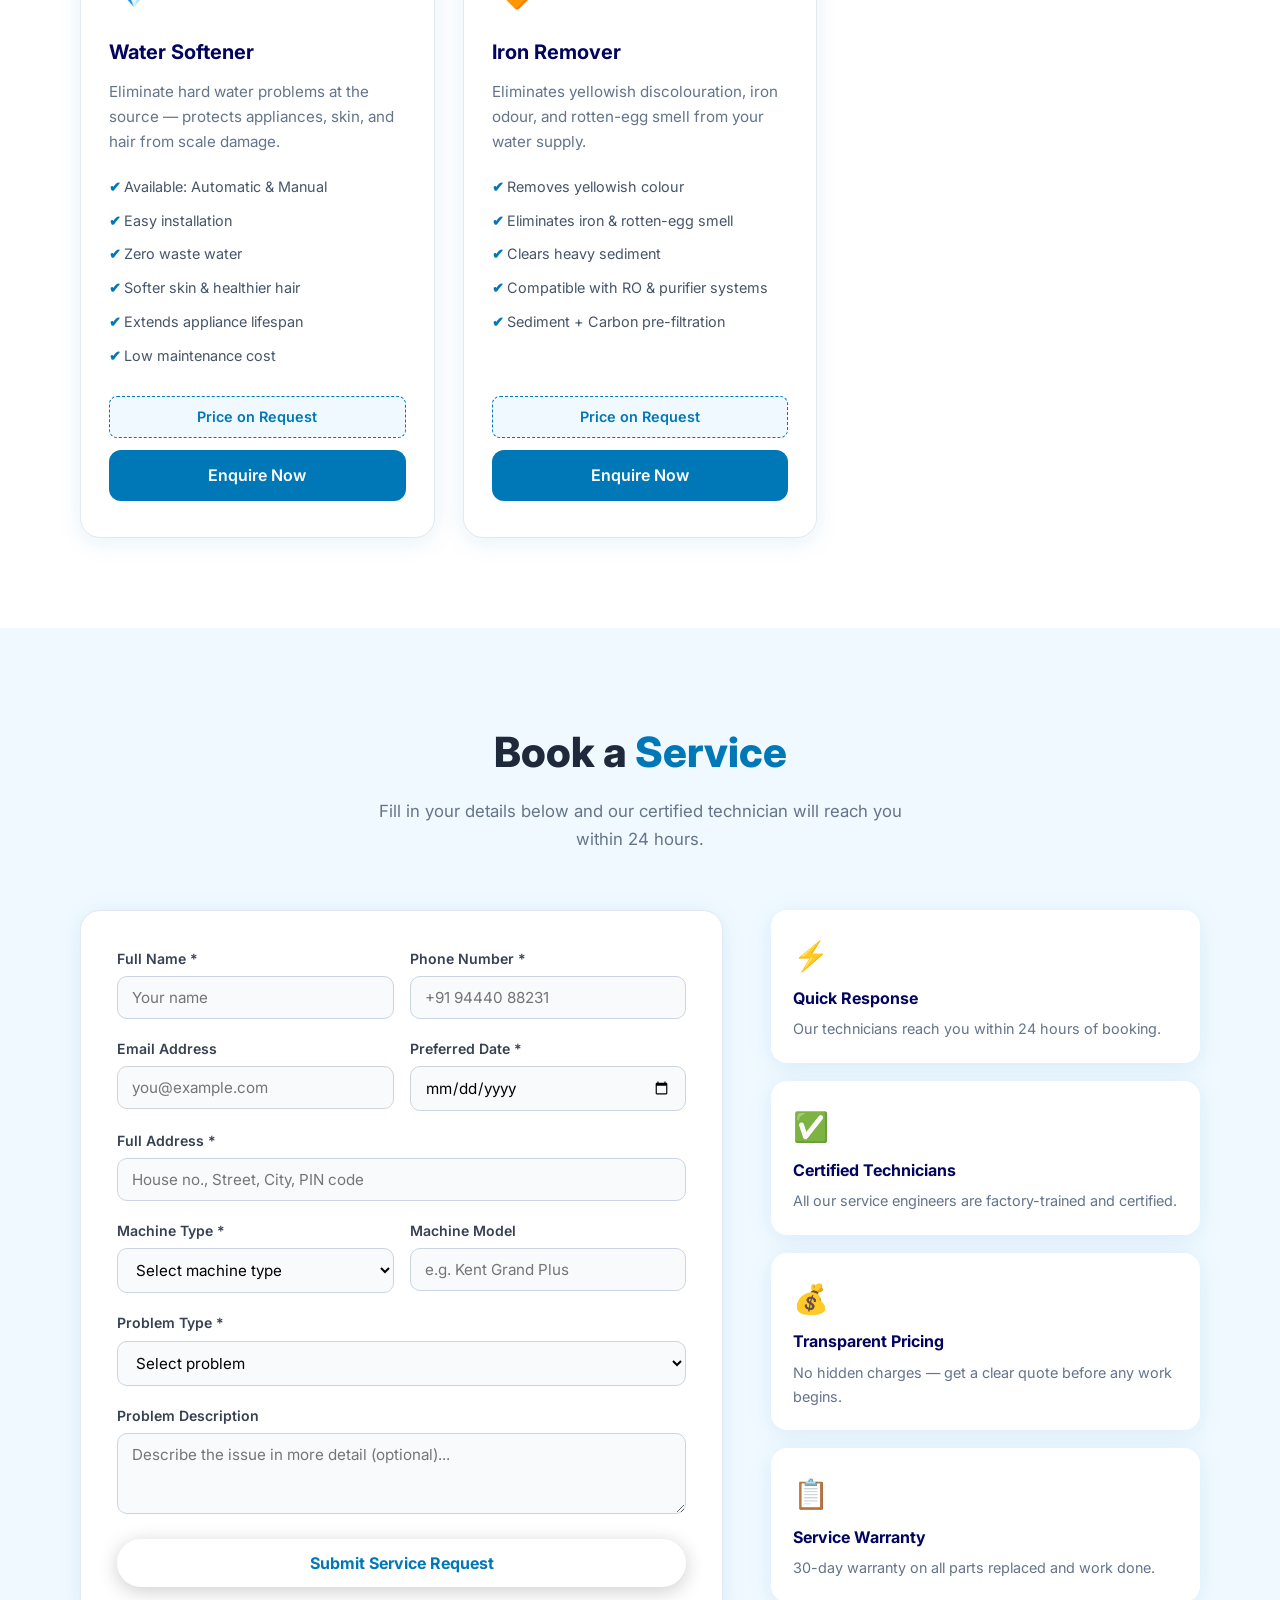
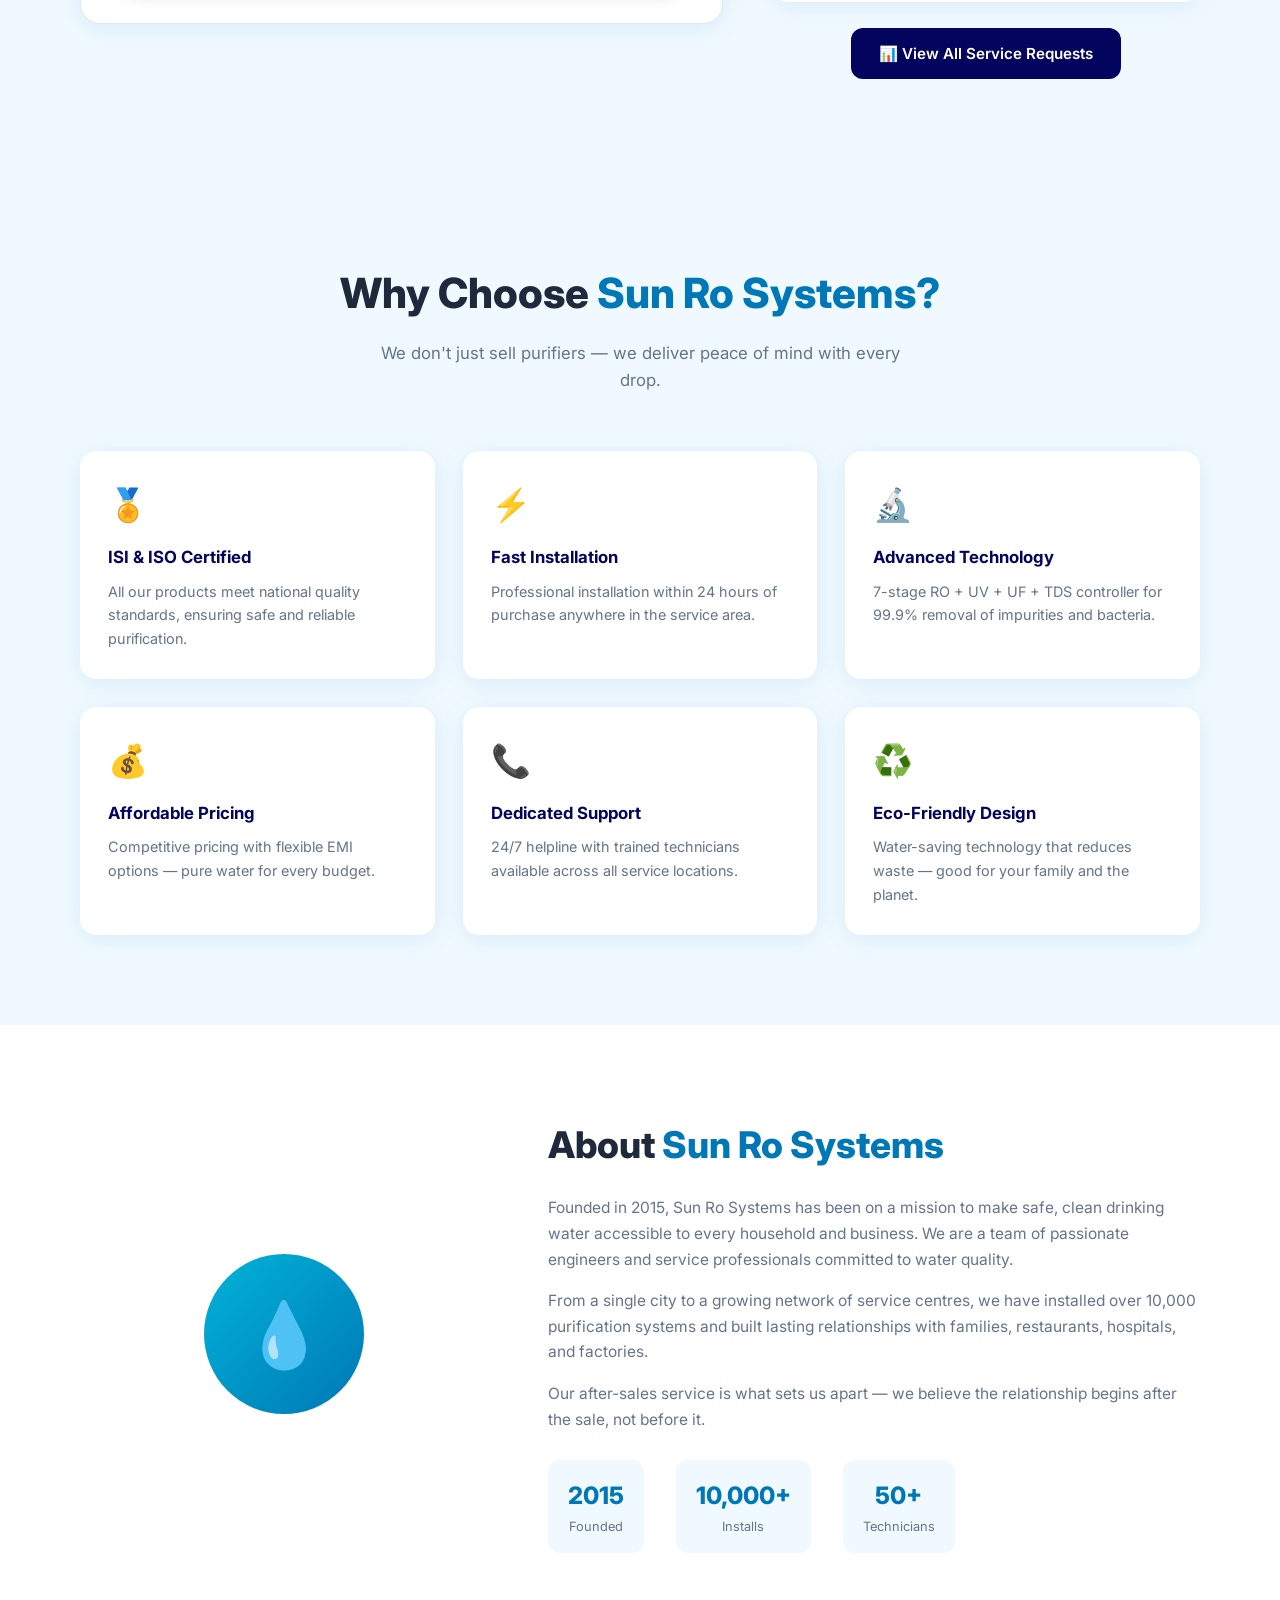
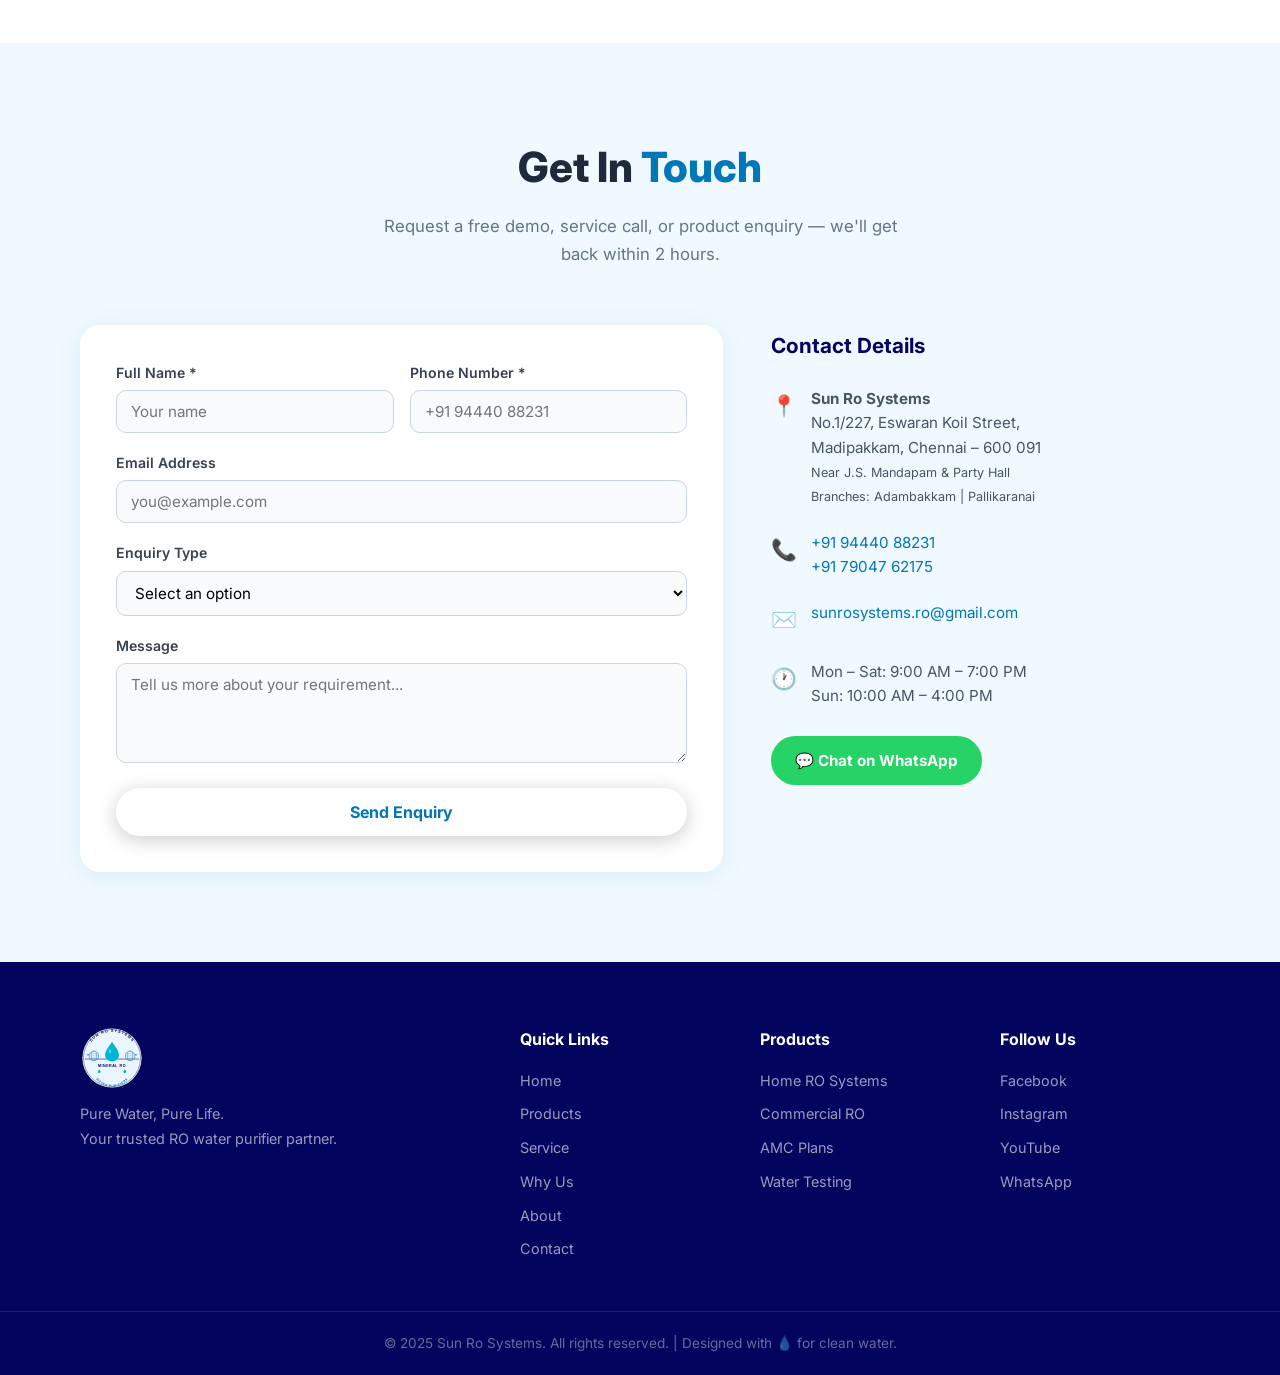
==== commit 2ea8f968: "Clean up Products section — remove redundant generic cards - Remove Home RO, Commercial RO, and AMC " ====
--- a/index.html
+++ b/index.html
@@ -84,56 +84,13 @@
     <div class="container">
       <div class="section-header">
         <h2>Our <span class="accent">Products</span></h2>
-        <p>Cutting-edge RO systems designed for every need and budget.</p>
-      </div>
-      <div class="product-grid">
-
-        <div class="product-card">
-          <div class="product-icon">🏠</div>
-          <h3>Home RO System</h3>
-          <p>Compact, wall-mounted RO purifiers delivering 7–15 litres/hour of pure drinking water for your family.</p>
-          <ul>
-            <li>7-stage purification</li>
-            <li>TDS controller</li>
-            <li>Mineral enrichment</li>
-            <li>Auto shut-off</li>
-          </ul>
-          <a href="#contact" class="btn-card">Enquire Now</a>
-        </div>
-
-        <div class="product-card featured">
-          <div class="badge-popular">Most Popular</div>
-          <div class="product-icon">🏢</div>
-          <h3>Commercial RO System</h3>
-          <p>High-capacity RO plants for offices, restaurants, hospitals, and industrial use — up to 500 LPH.</p>
-          <ul>
-            <li>Multi-stage filtration</li>
-            <li>High flow rate</li>
-            <li>SS storage tanks</li>
-            <li>Remote monitoring</li>
-          </ul>
-          <a href="#contact" class="btn-card">Enquire Now</a>
-        </div>
-
-        <div class="product-card">
-          <div class="product-icon">🔧</div>
-          <h3>AMC &amp; Service Plans</h3>
-          <p>Annual Maintenance Contracts to keep your RO system running at peak performance year-round.</p>
-          <ul>
-            <li>Scheduled servicing</li>
-            <li>Filter replacements</li>
-            <li>Priority support</li>
-            <li>Free inspection visits</li>
-          </ul>
-          <a href="#service" class="btn-card">Book Service</a>
-        </div>
-
-      </div>
-
-      <!-- ===== SPECIFIC MODELS ===== -->
-      <div class="section-header" style="margin-top:60px;">
-        <h2>Our <span class="accent">Models</span></h2>
-        <p>Hand-picked purifiers for every home. Price on request — contact us for the best deal.</p>
+        <p>Browse our full range — home purifiers, commercial RO plants, and water treatment solutions. Contact us for pricing.</p>
+      </div>
+
+      <!-- ===== HOME PURIFIERS ===== -->
+      <div class="section-header" style="margin-top:20px;">
+        <h2>Home <span class="accent">Purifiers</span></h2>
+        <p>Wall-mounted and under-counter RO systems for every family size and budget.</p>
       </div>
       <div class="product-grid">
 
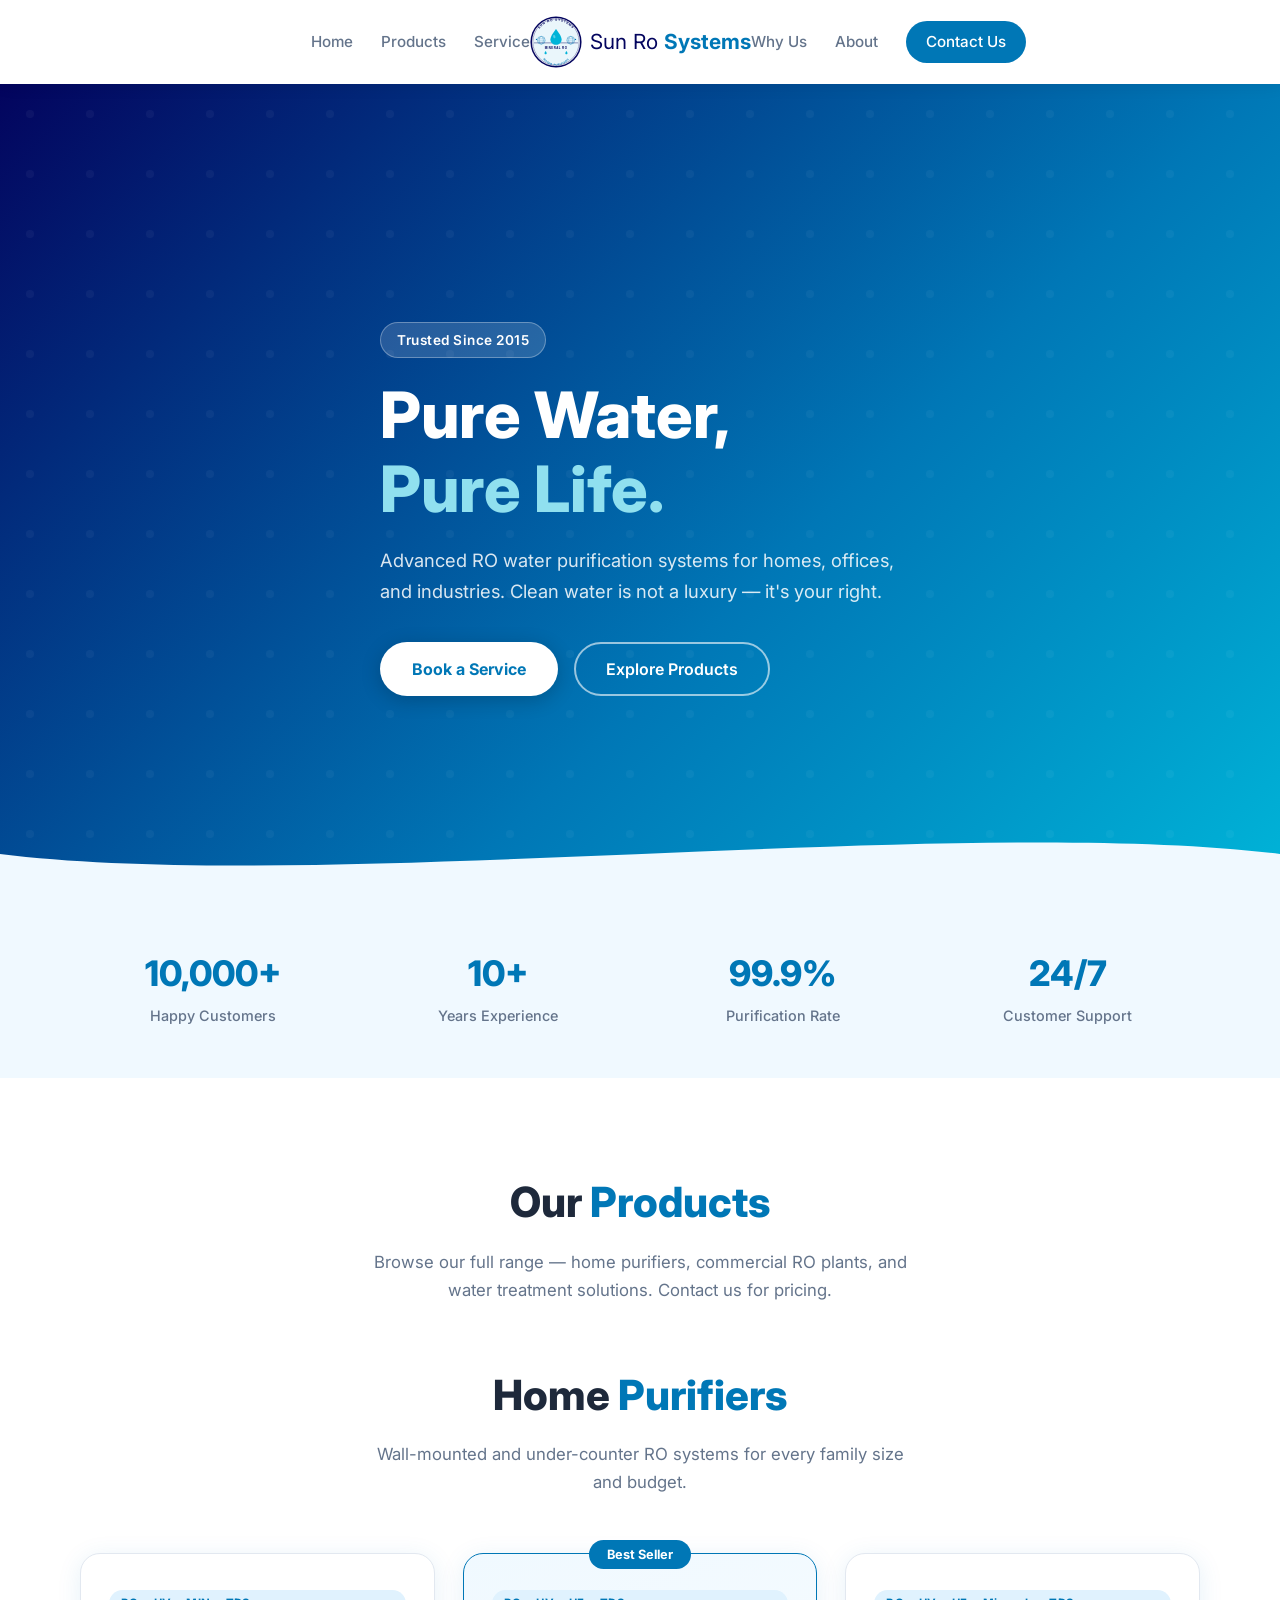
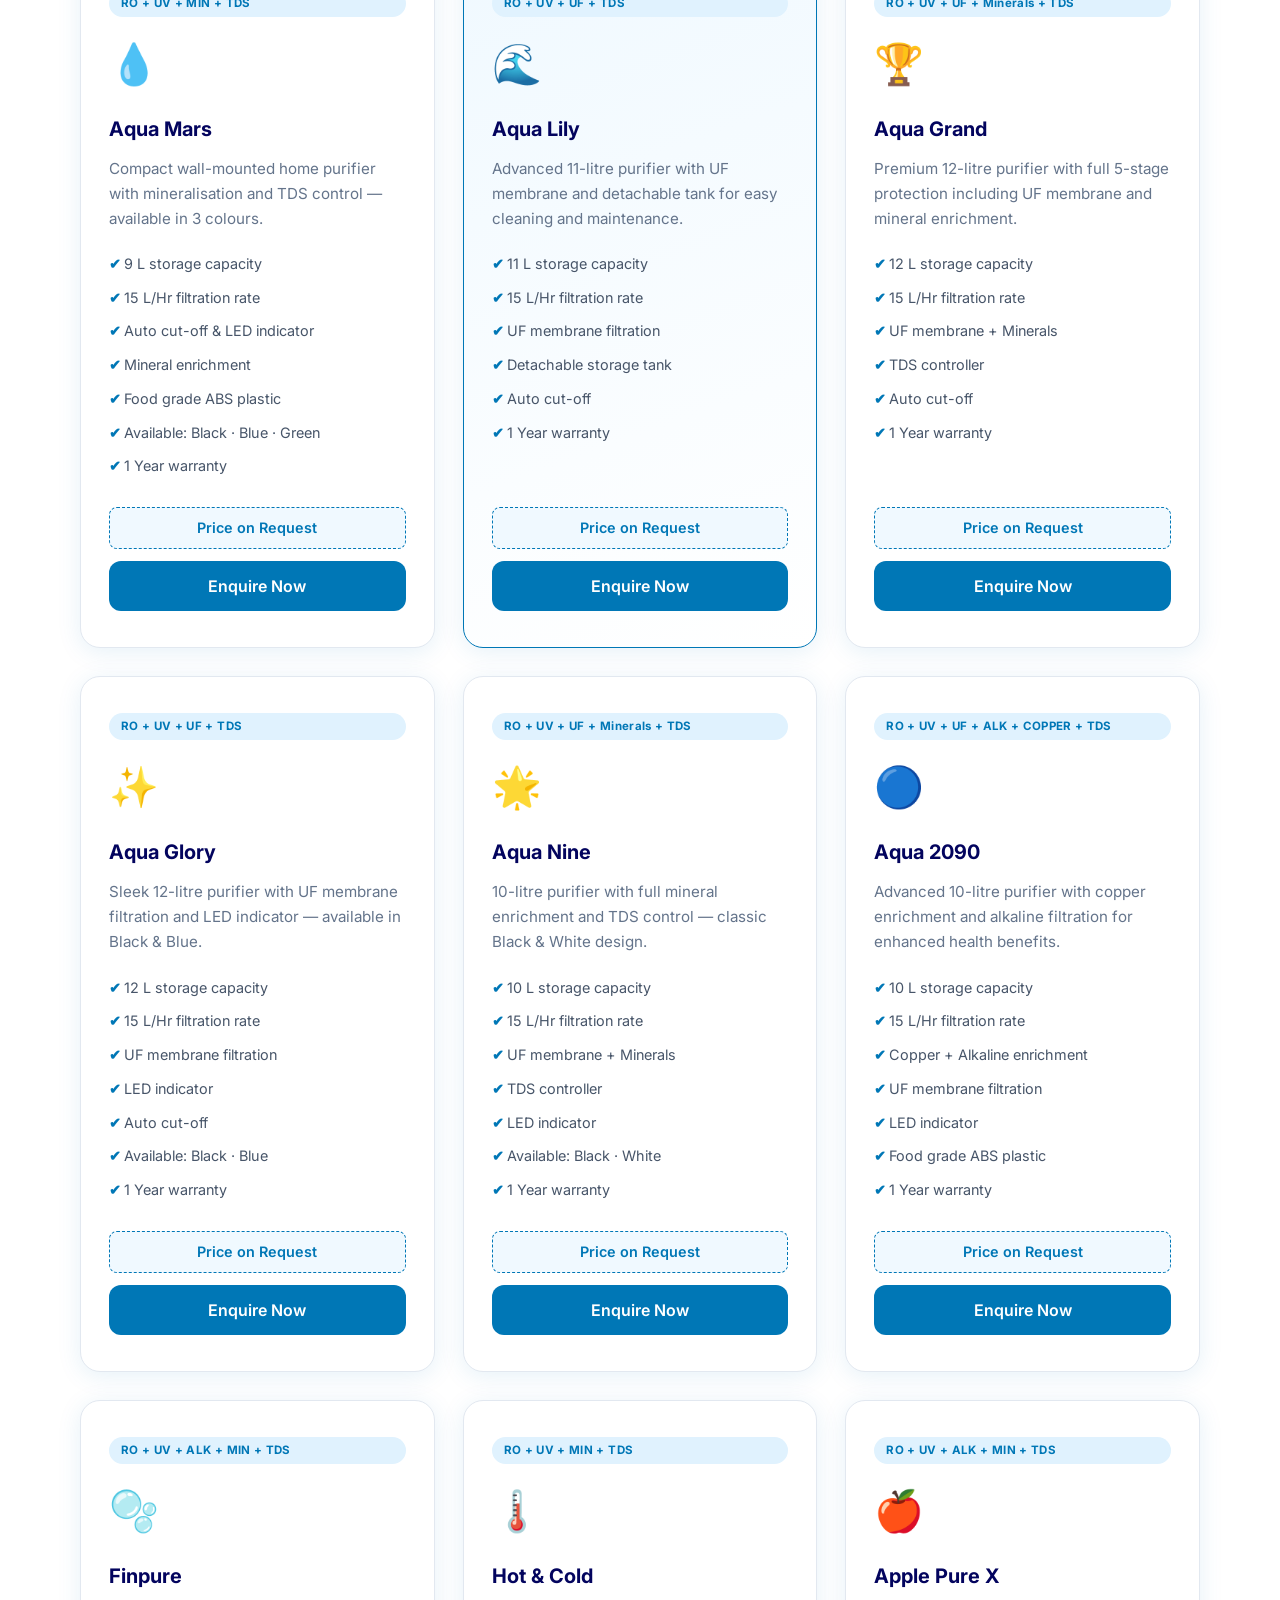
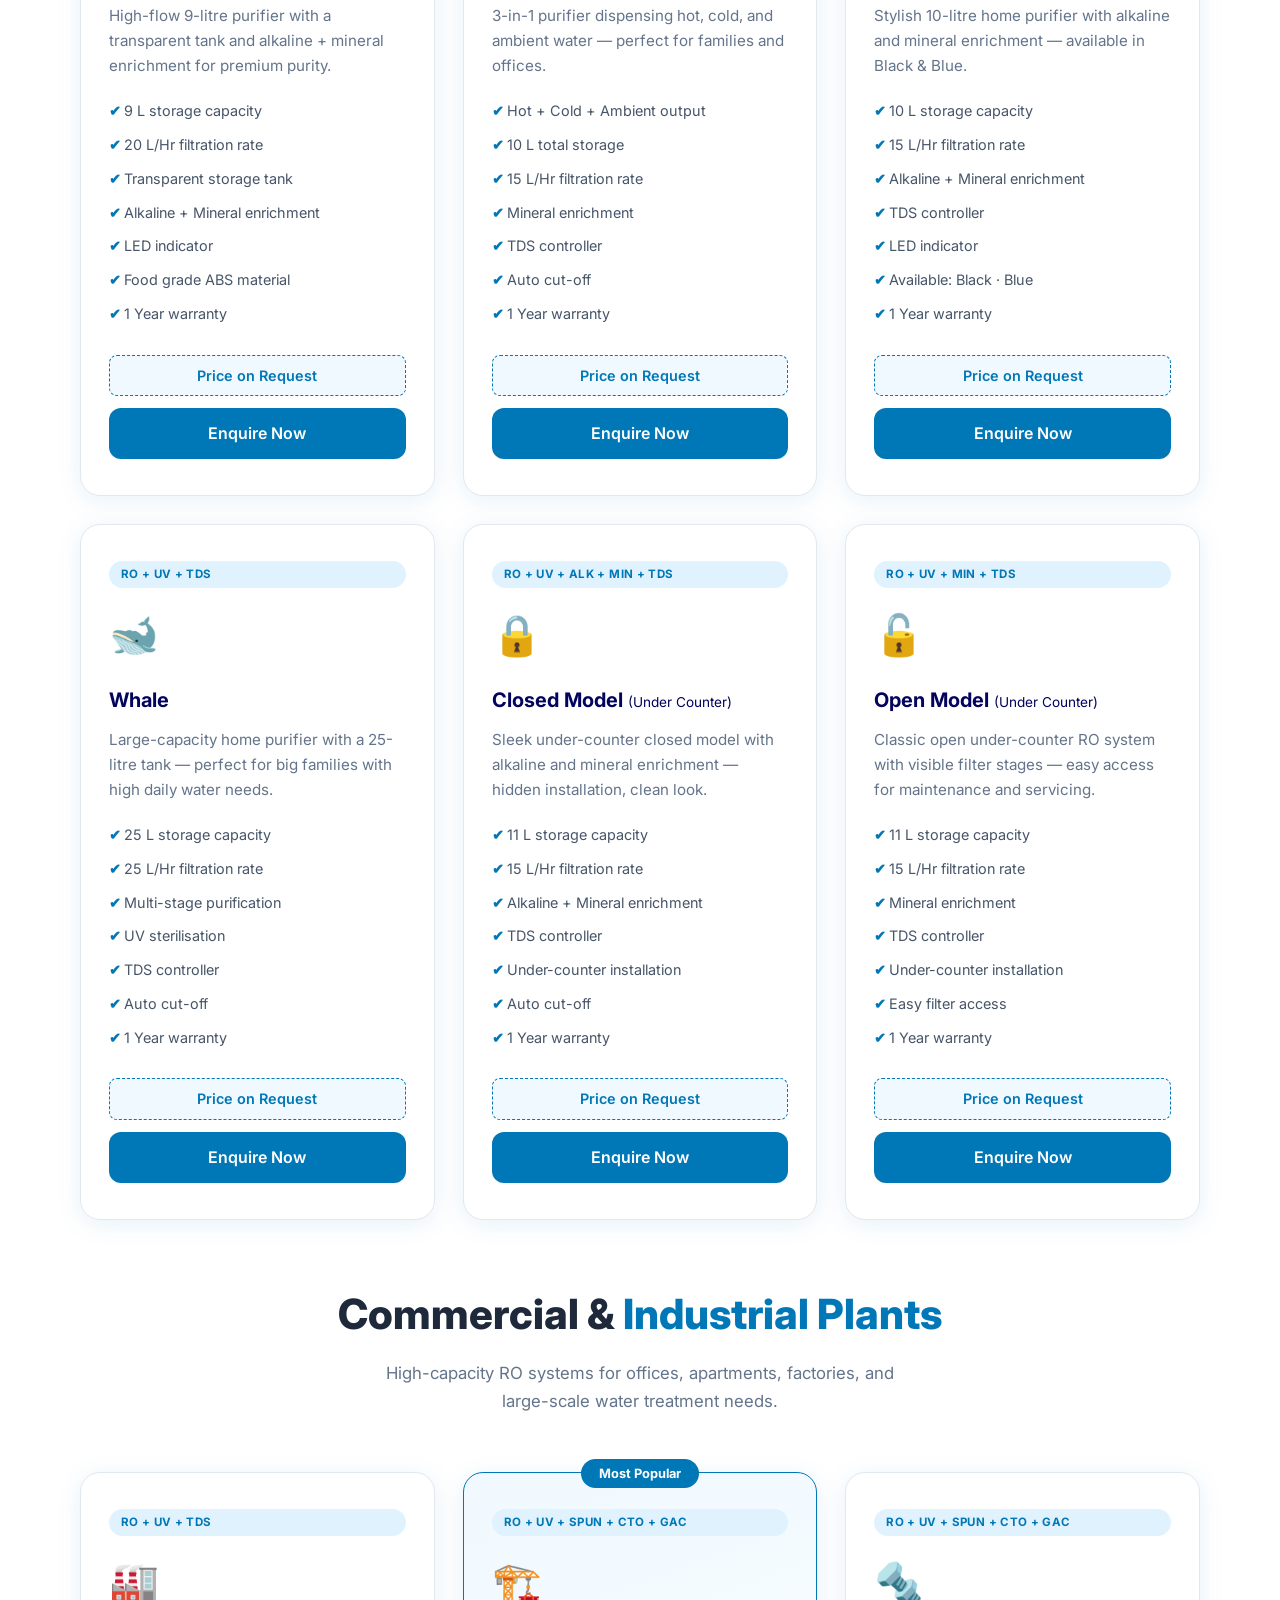
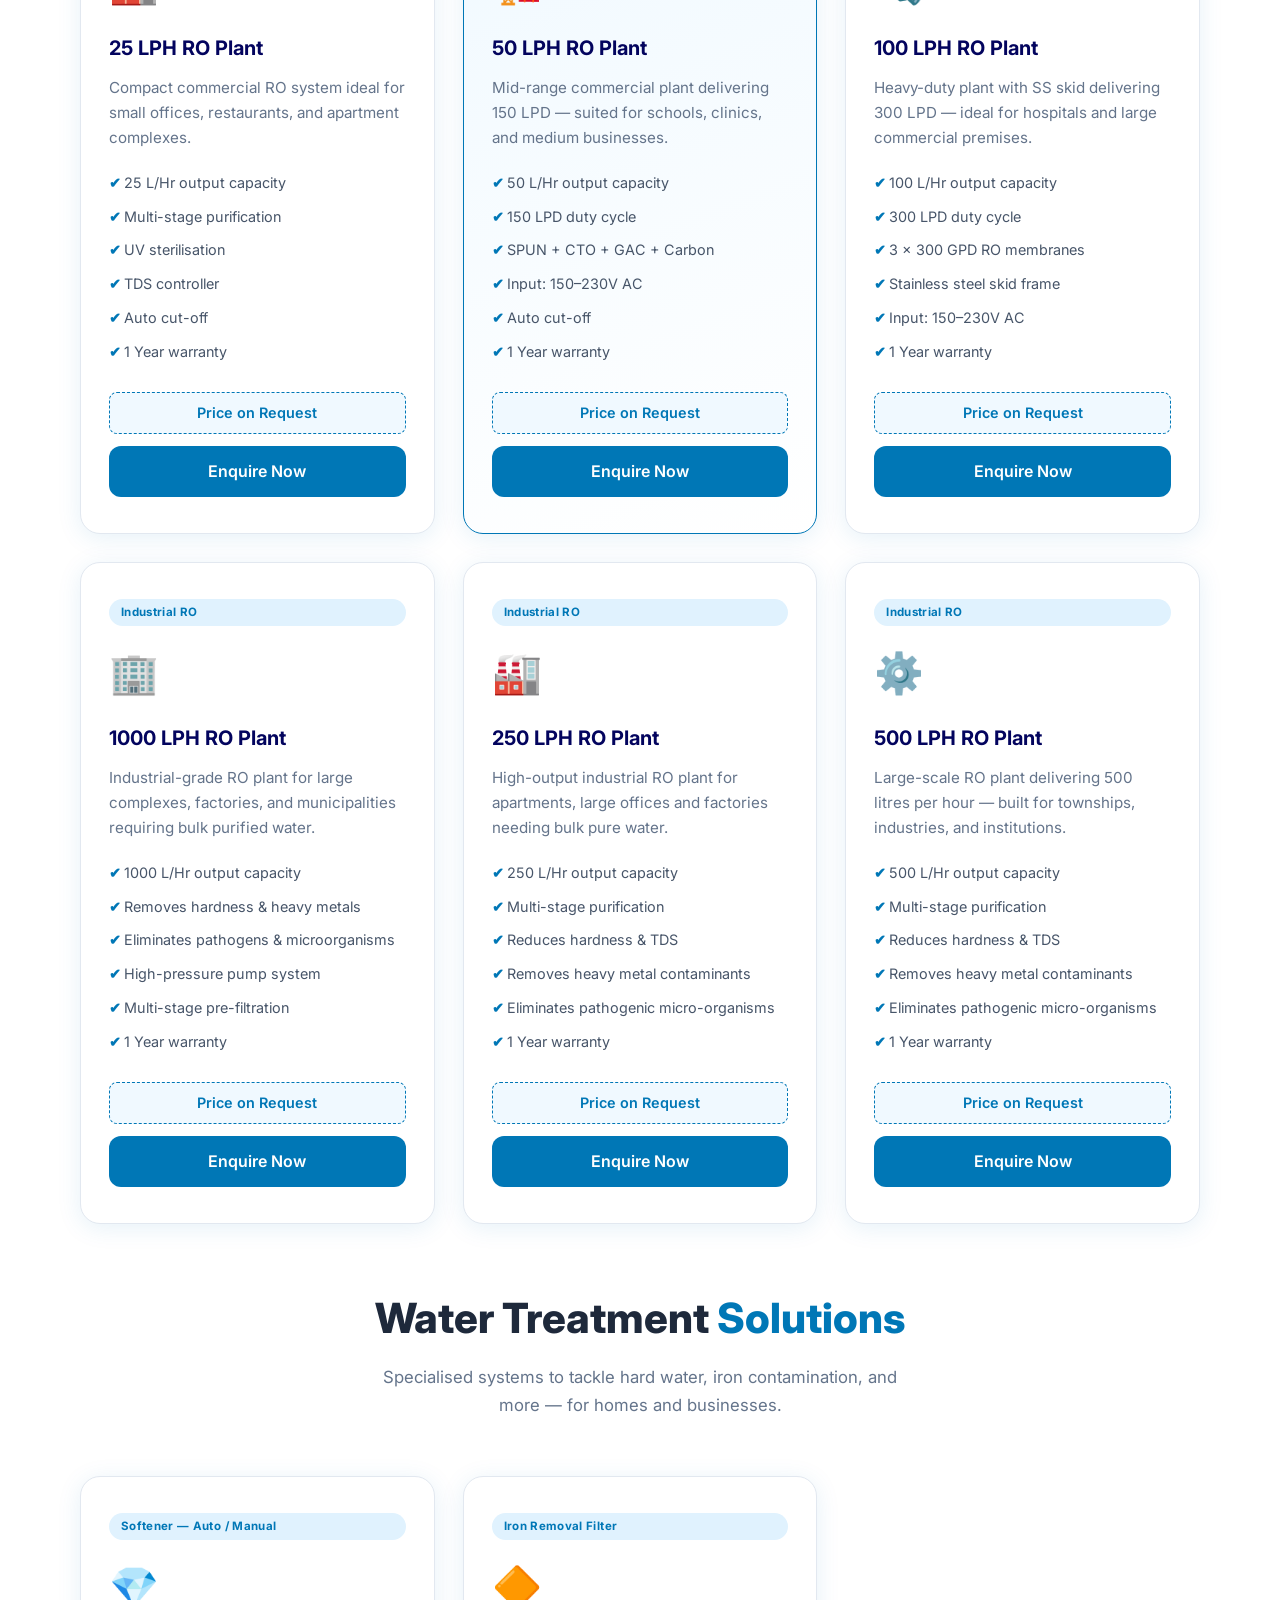
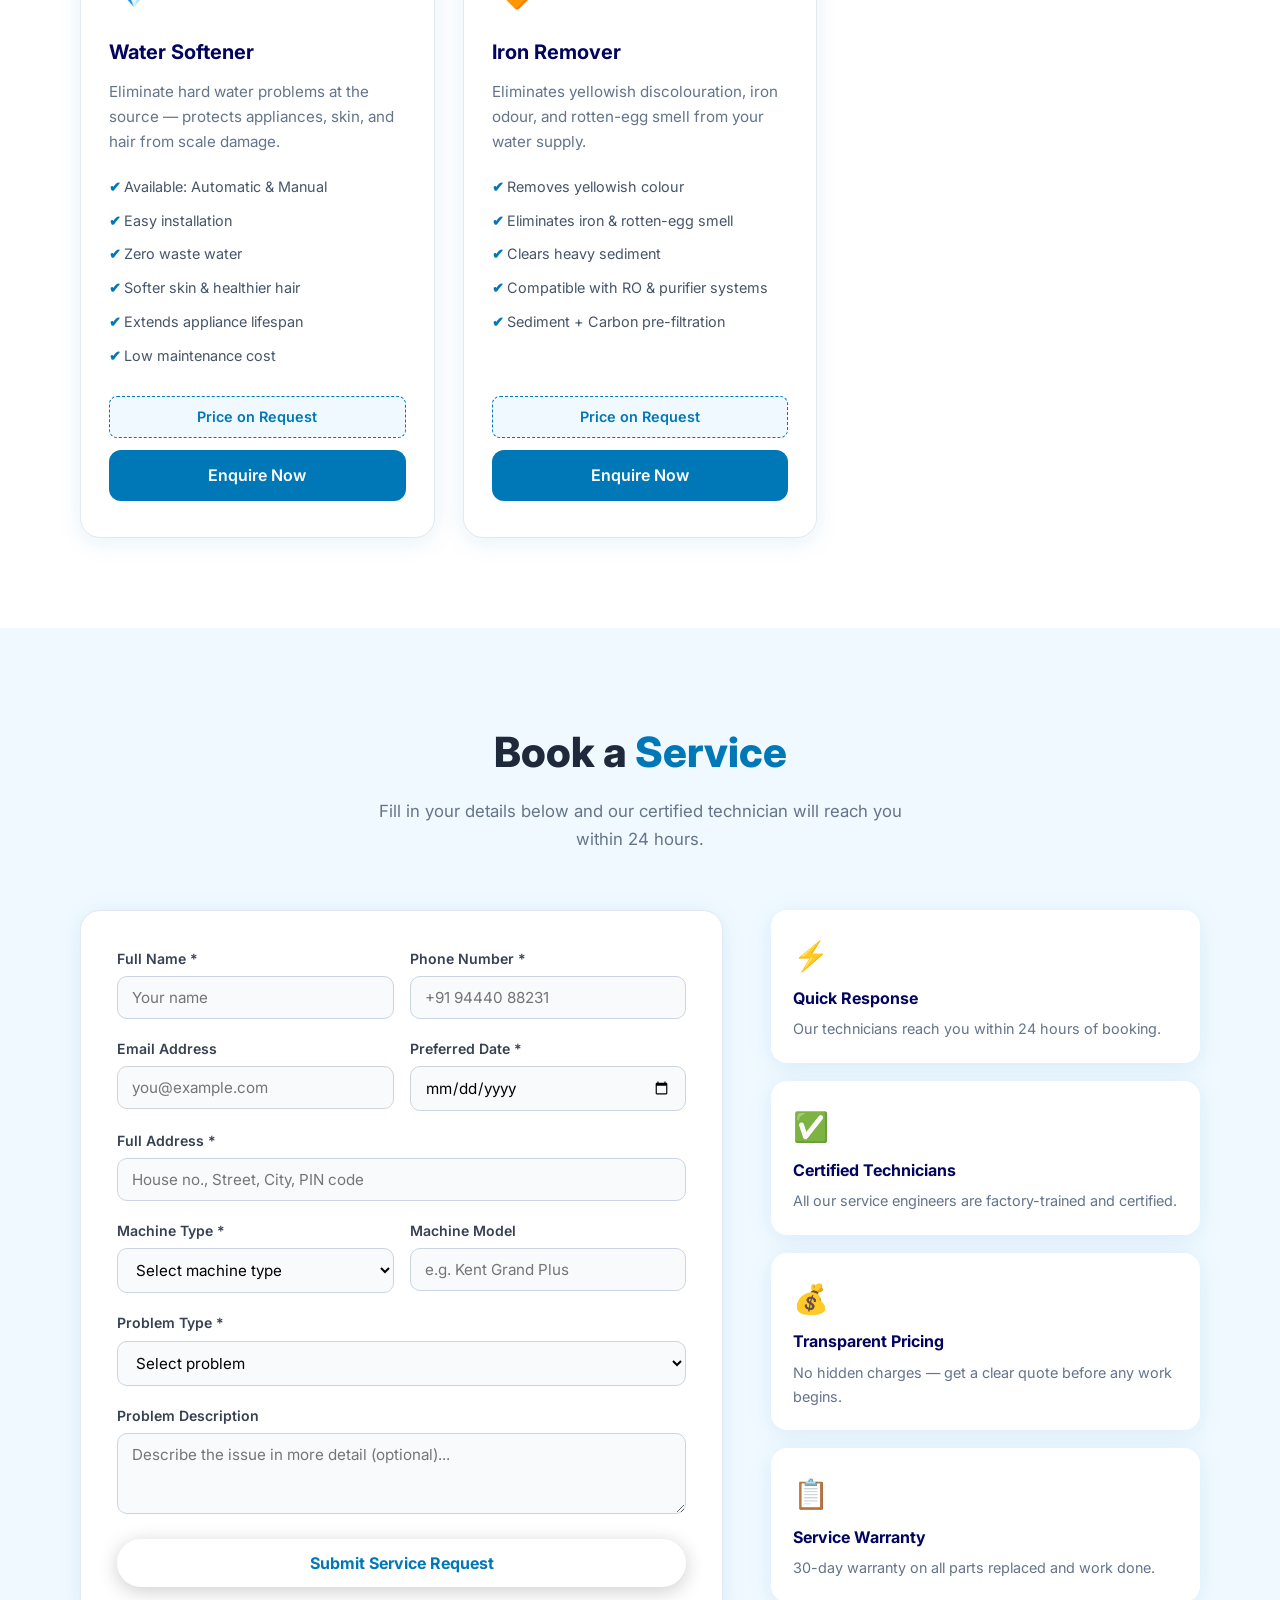
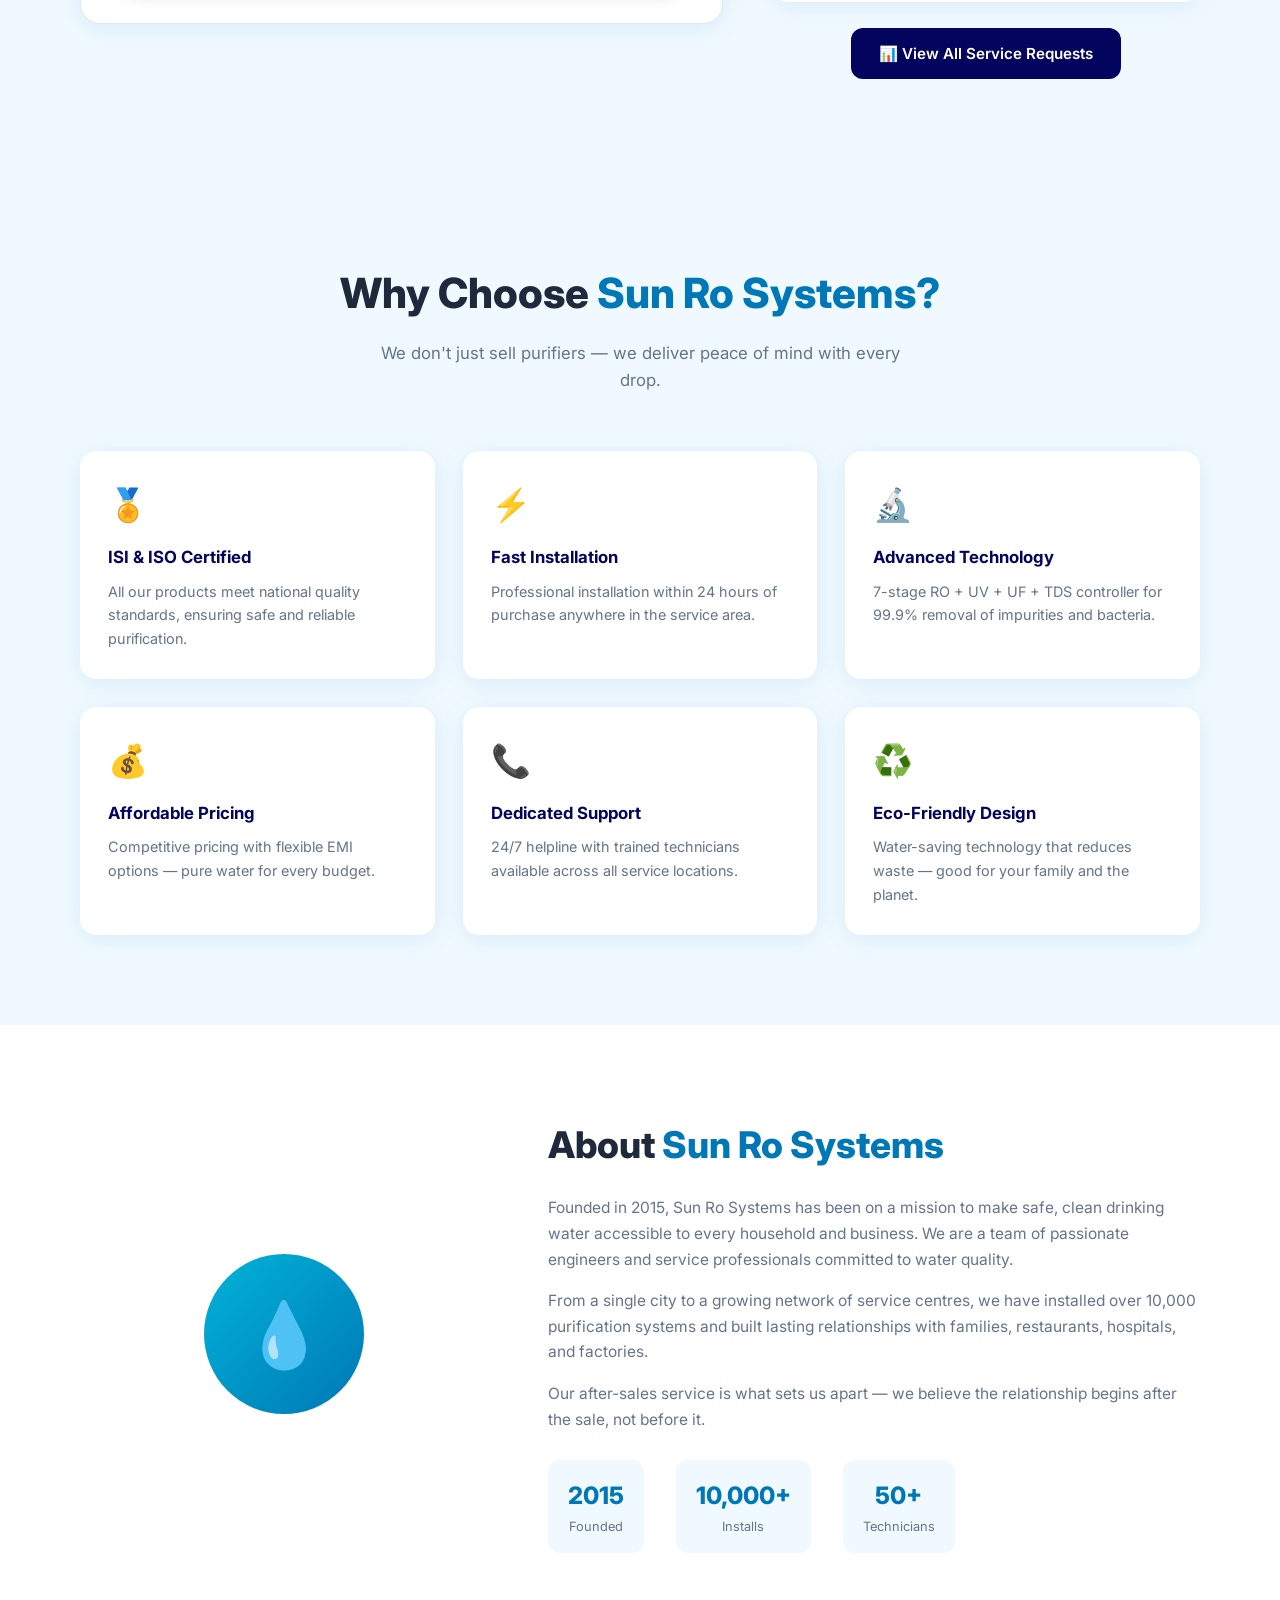
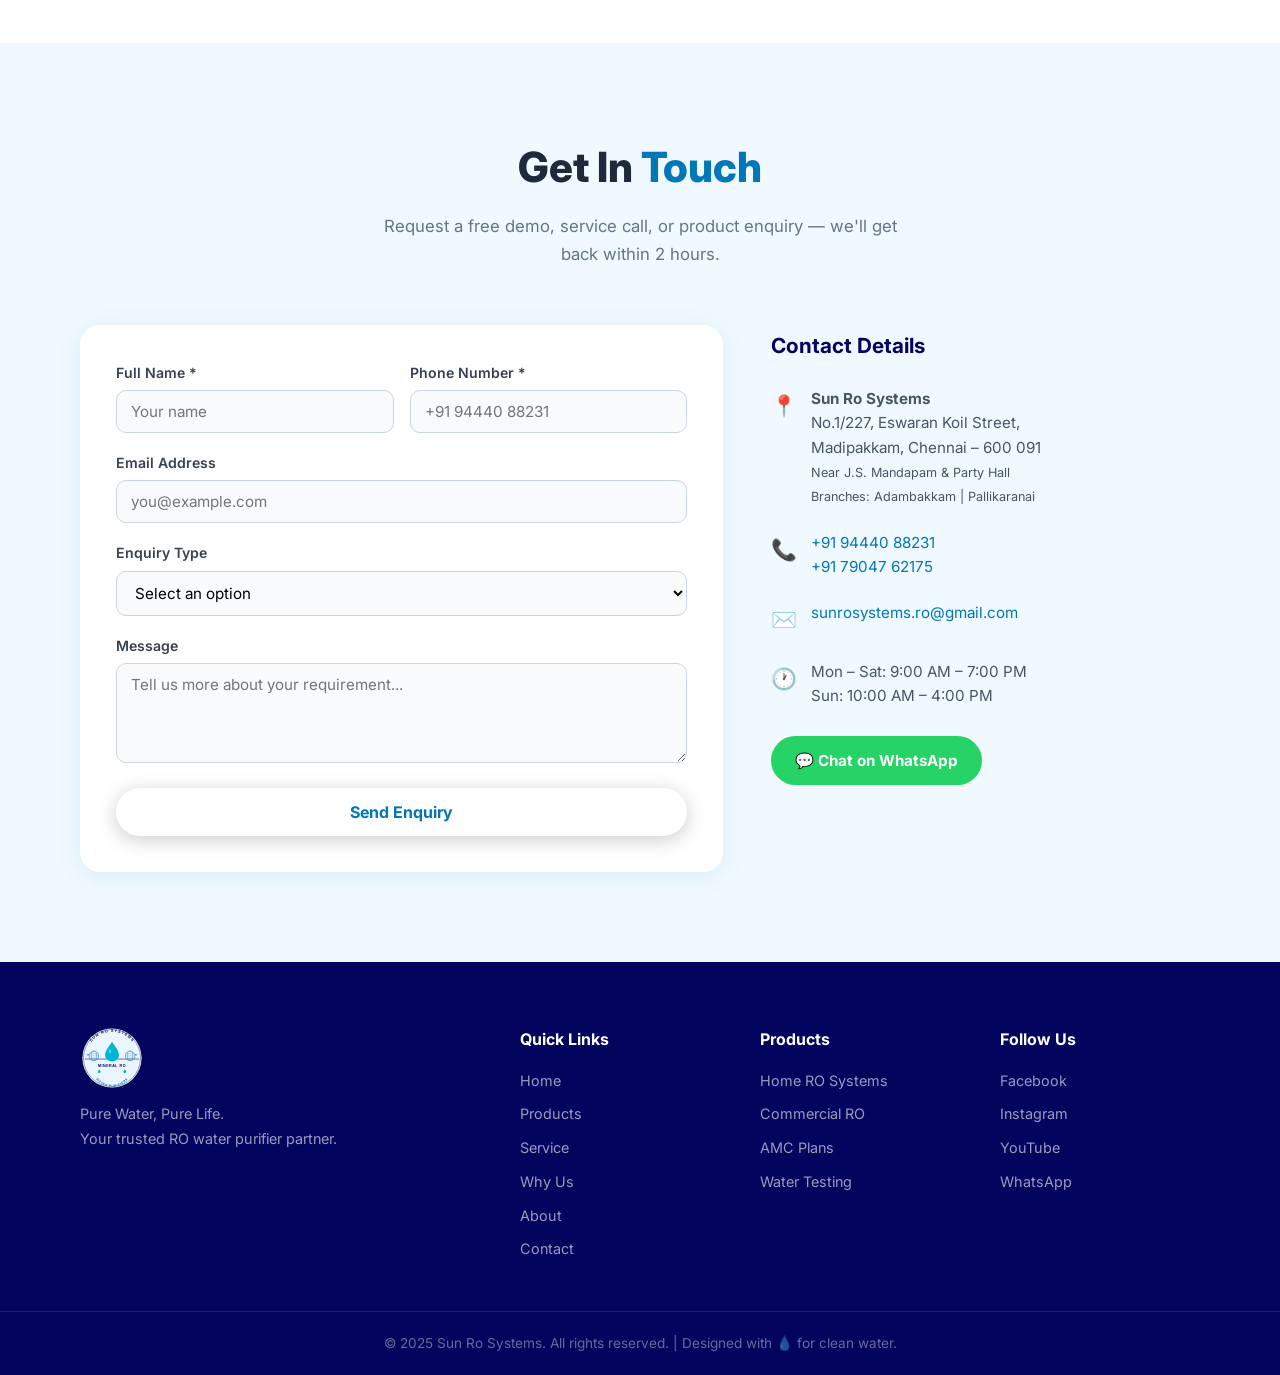
==== commit bf08a959: "Center logo in navbar with split nav links - Restructure nav-inner to CSS grid (1fr auto 1fr) - Logo" ====
--- a/index.html
+++ b/index.html
@@ -14,14 +14,16 @@
   <!-- ===== NAVBAR ===== -->
   <header class="navbar">
     <div class="container nav-inner">
+      <nav class="nav-links nav-left">
+        <a href="#home">Home</a>
+        <a href="#products">Products</a>
+        <a href="#service">Service</a>
+      </nav>
       <a href="#" class="logo">
         <img src="logo.svg" alt="Sun Ro Systems" class="logo-img" />
         <span class="logo-text">Sun Ro <strong>Systems</strong></span>
       </a>
-      <nav class="nav-links">
-        <a href="#home">Home</a>
-        <a href="#products">Products</a>
-        <a href="#service">Service</a>
+      <nav class="nav-links nav-right">
         <a href="#why-us">Why Us</a>
         <a href="#about">About</a>
         <a href="#contact" class="btn-nav">Contact Us</a>
--- a/style.css
+++ b/style.css
@@ -38,14 +38,14 @@
 }
 
 .nav-inner {
-  display: flex; align-items: center; justify-content: space-between;
-  padding: 16px 20px;
+  display: grid; grid-template-columns: 1fr auto 1fr;
+  align-items: center; padding: 16px 20px;
 }
 
 .logo {
   display: flex; align-items: center; gap: 8px;
   text-decoration: none; color: var(--dark);
-  font-size: 1.3rem;
+  font-size: 1.3rem; justify-self: center;
 }
 .logo-img { height: 52px; width: auto; display: block; }
 .footer-logo-img { height: 64px; width: auto; display: block; margin-bottom: 10px; }
@@ -53,6 +53,8 @@
 .logo-text strong { color: var(--blue); }
 
 .nav-links { display: flex; align-items: center; gap: 28px; }
+.nav-left { justify-content: flex-end; }
+.nav-right { justify-content: flex-start; }
 .nav-links a {
   text-decoration: none; color: var(--gray);
   font-weight: 500; font-size: .95rem;
@@ -85,6 +87,7 @@
 }
 
 @media (max-width: 768px) {
+  .nav-inner { grid-template-columns: 1fr auto; }
   .nav-links { display: none; }
   .hamburger { display: block; }
 }
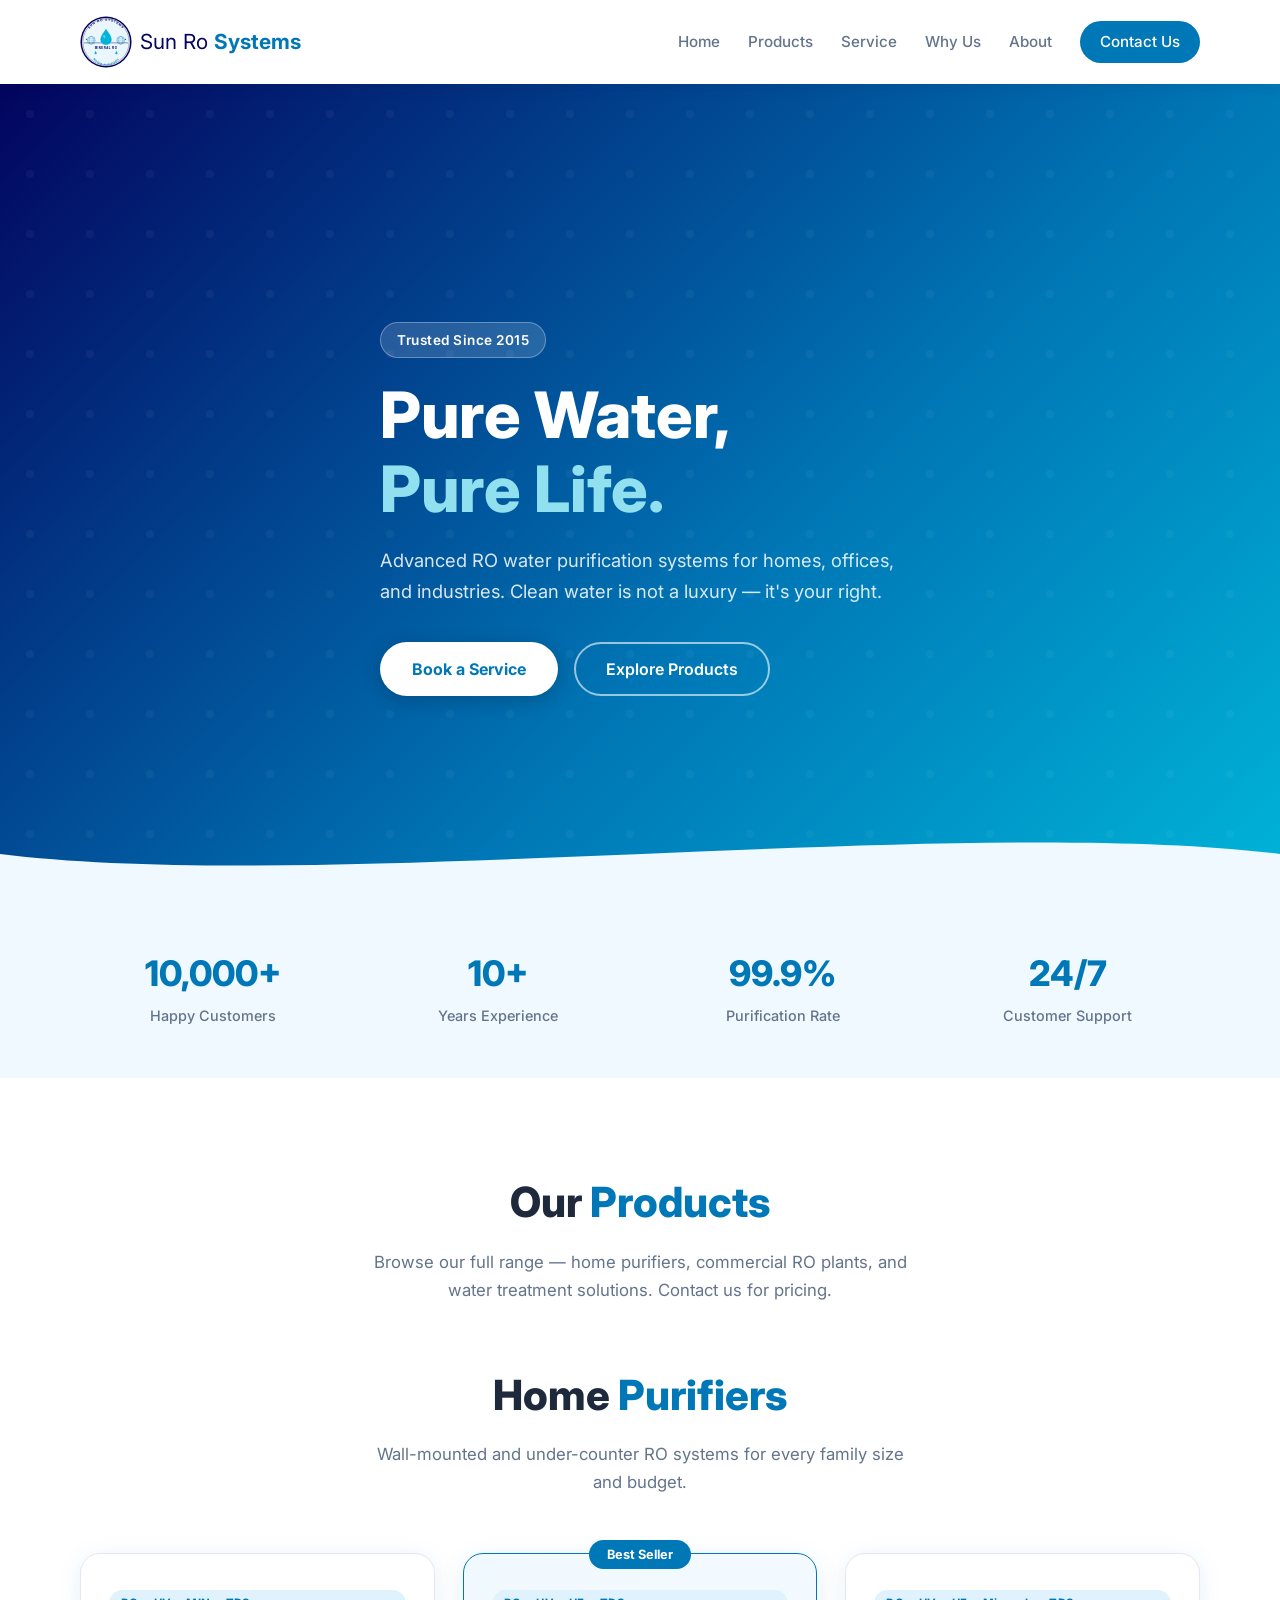
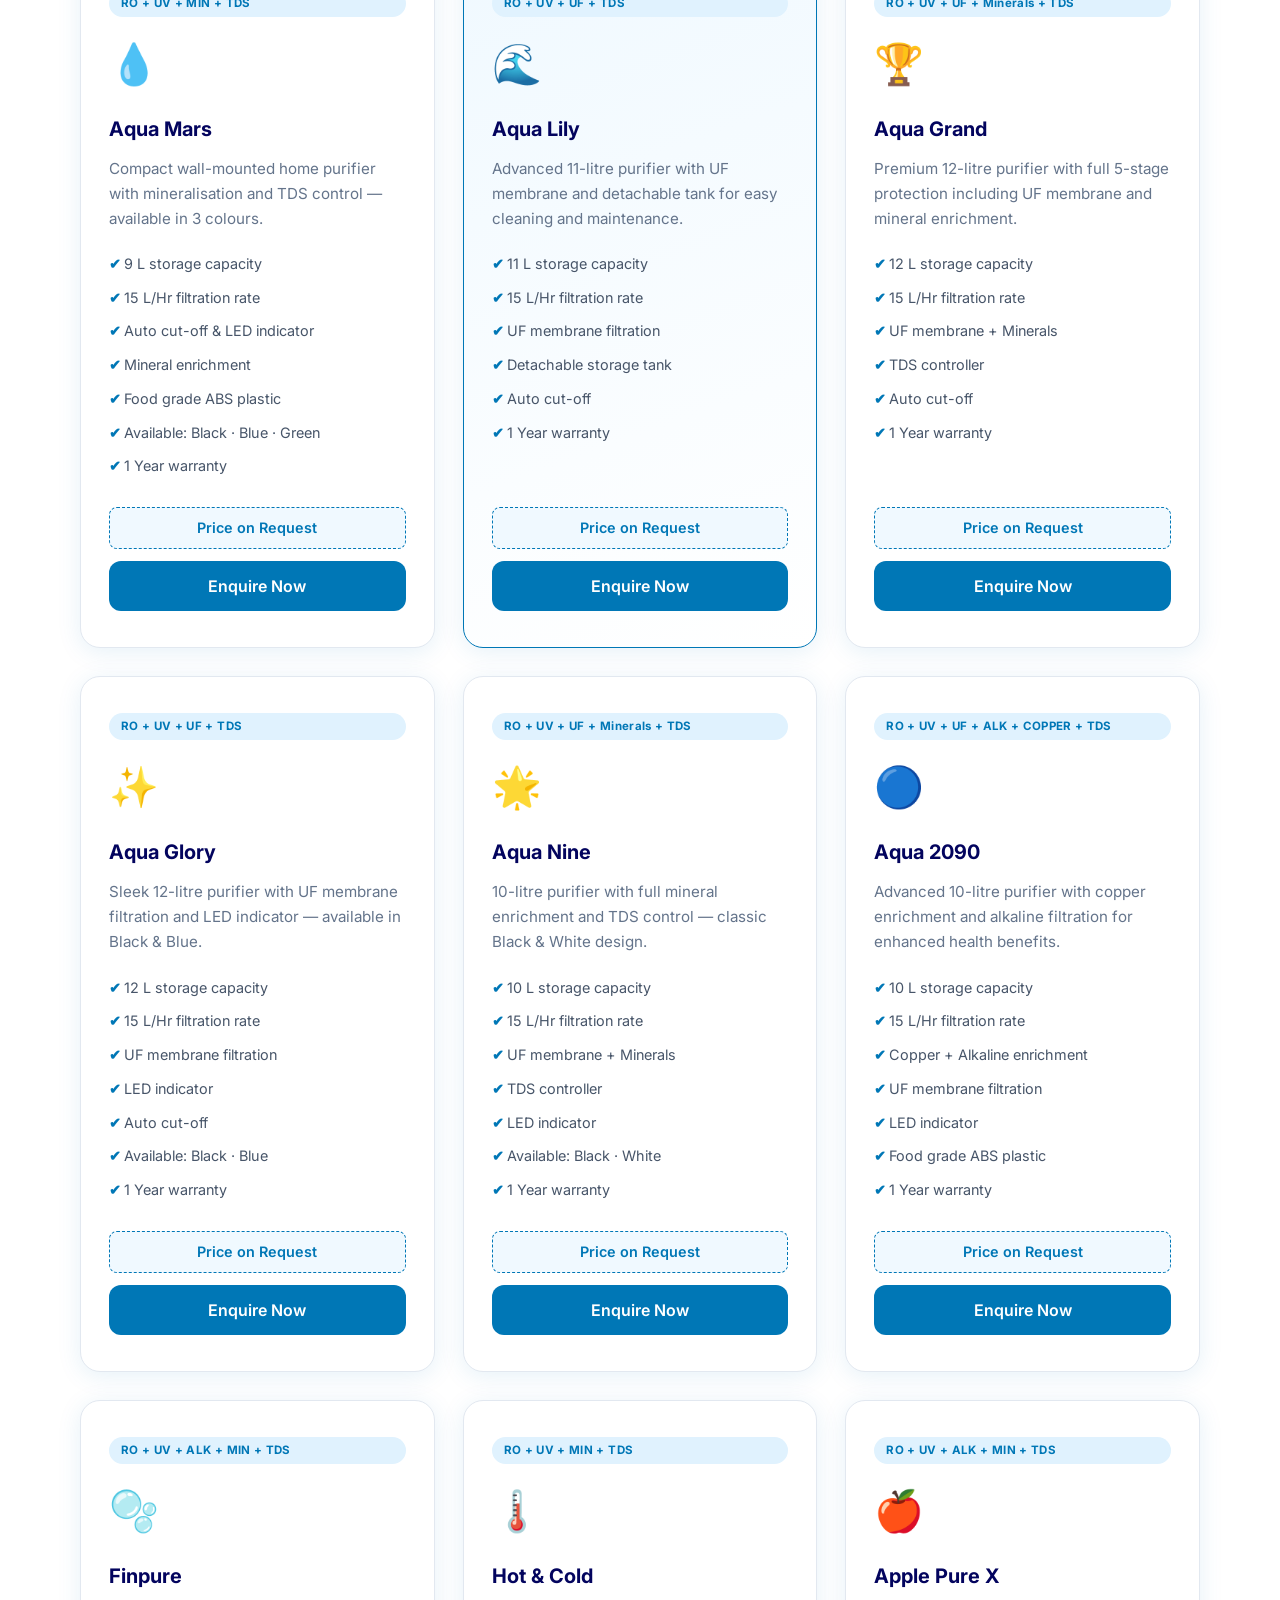
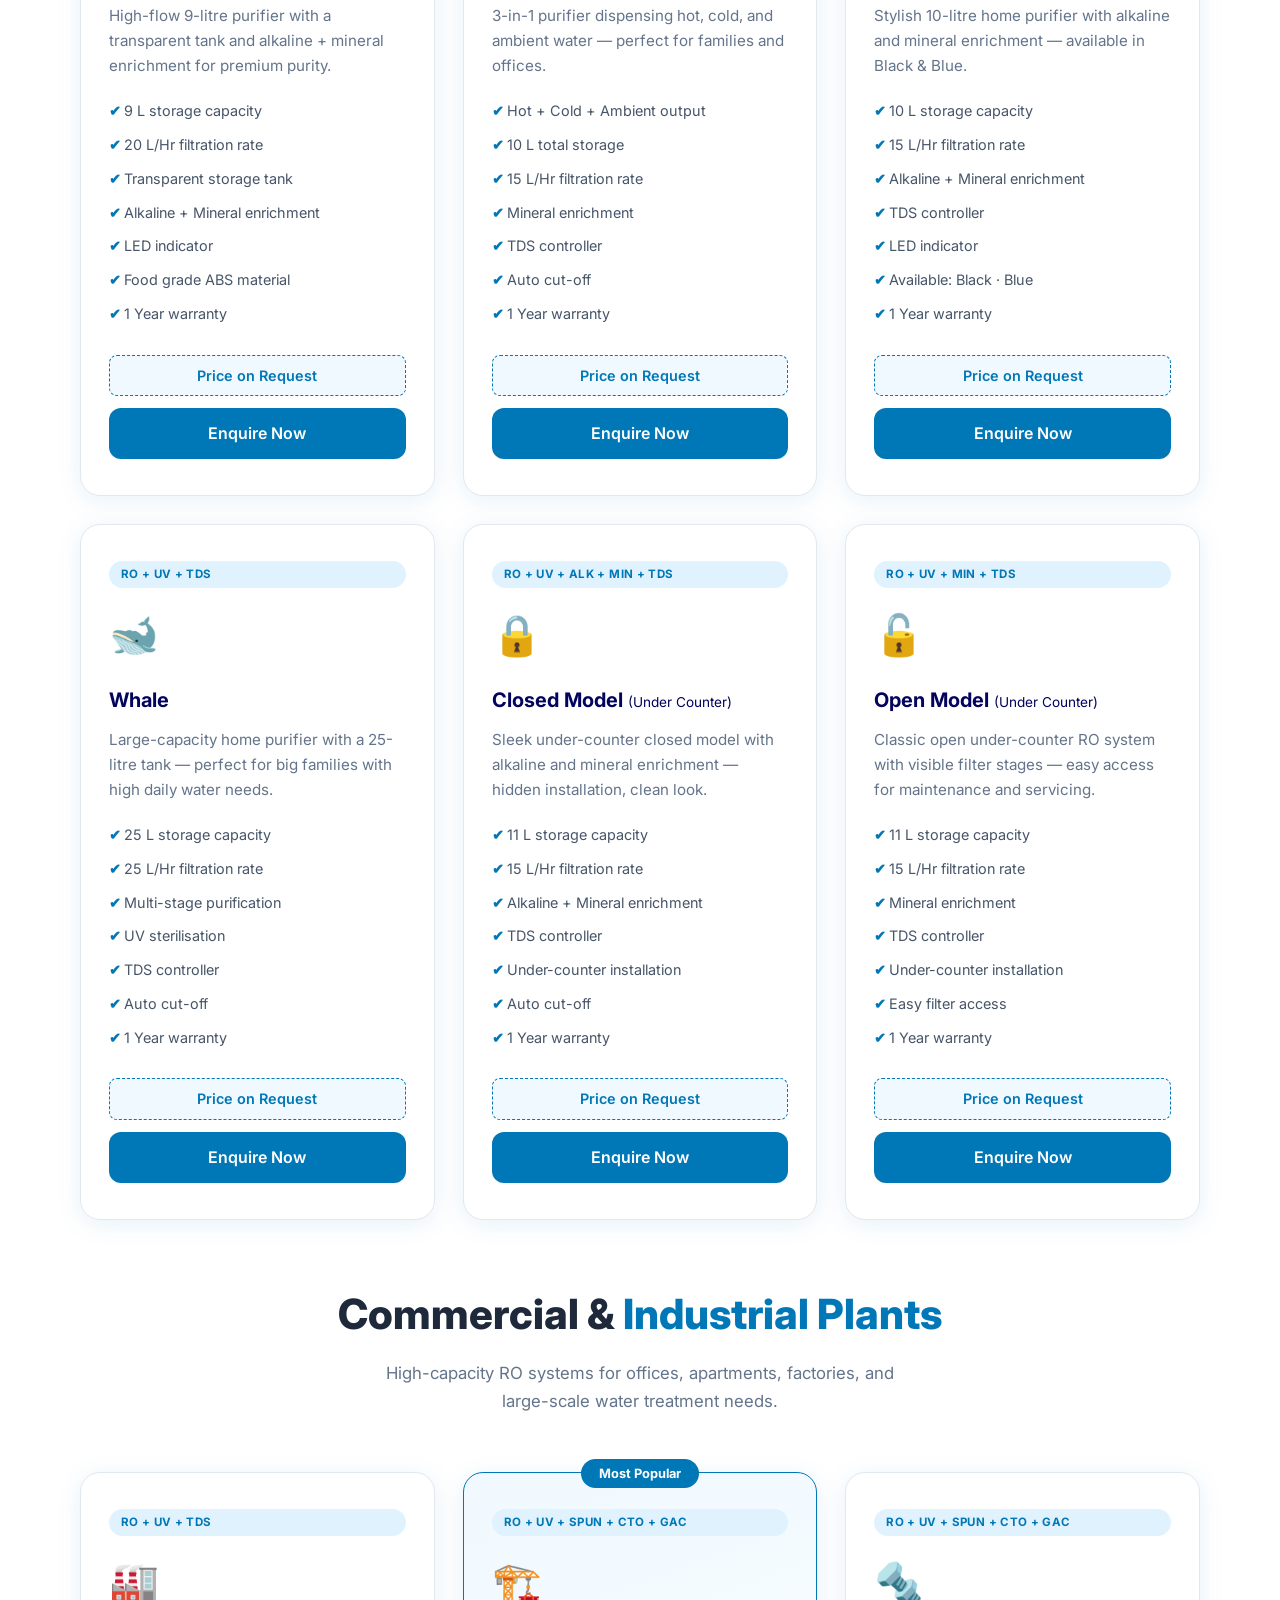
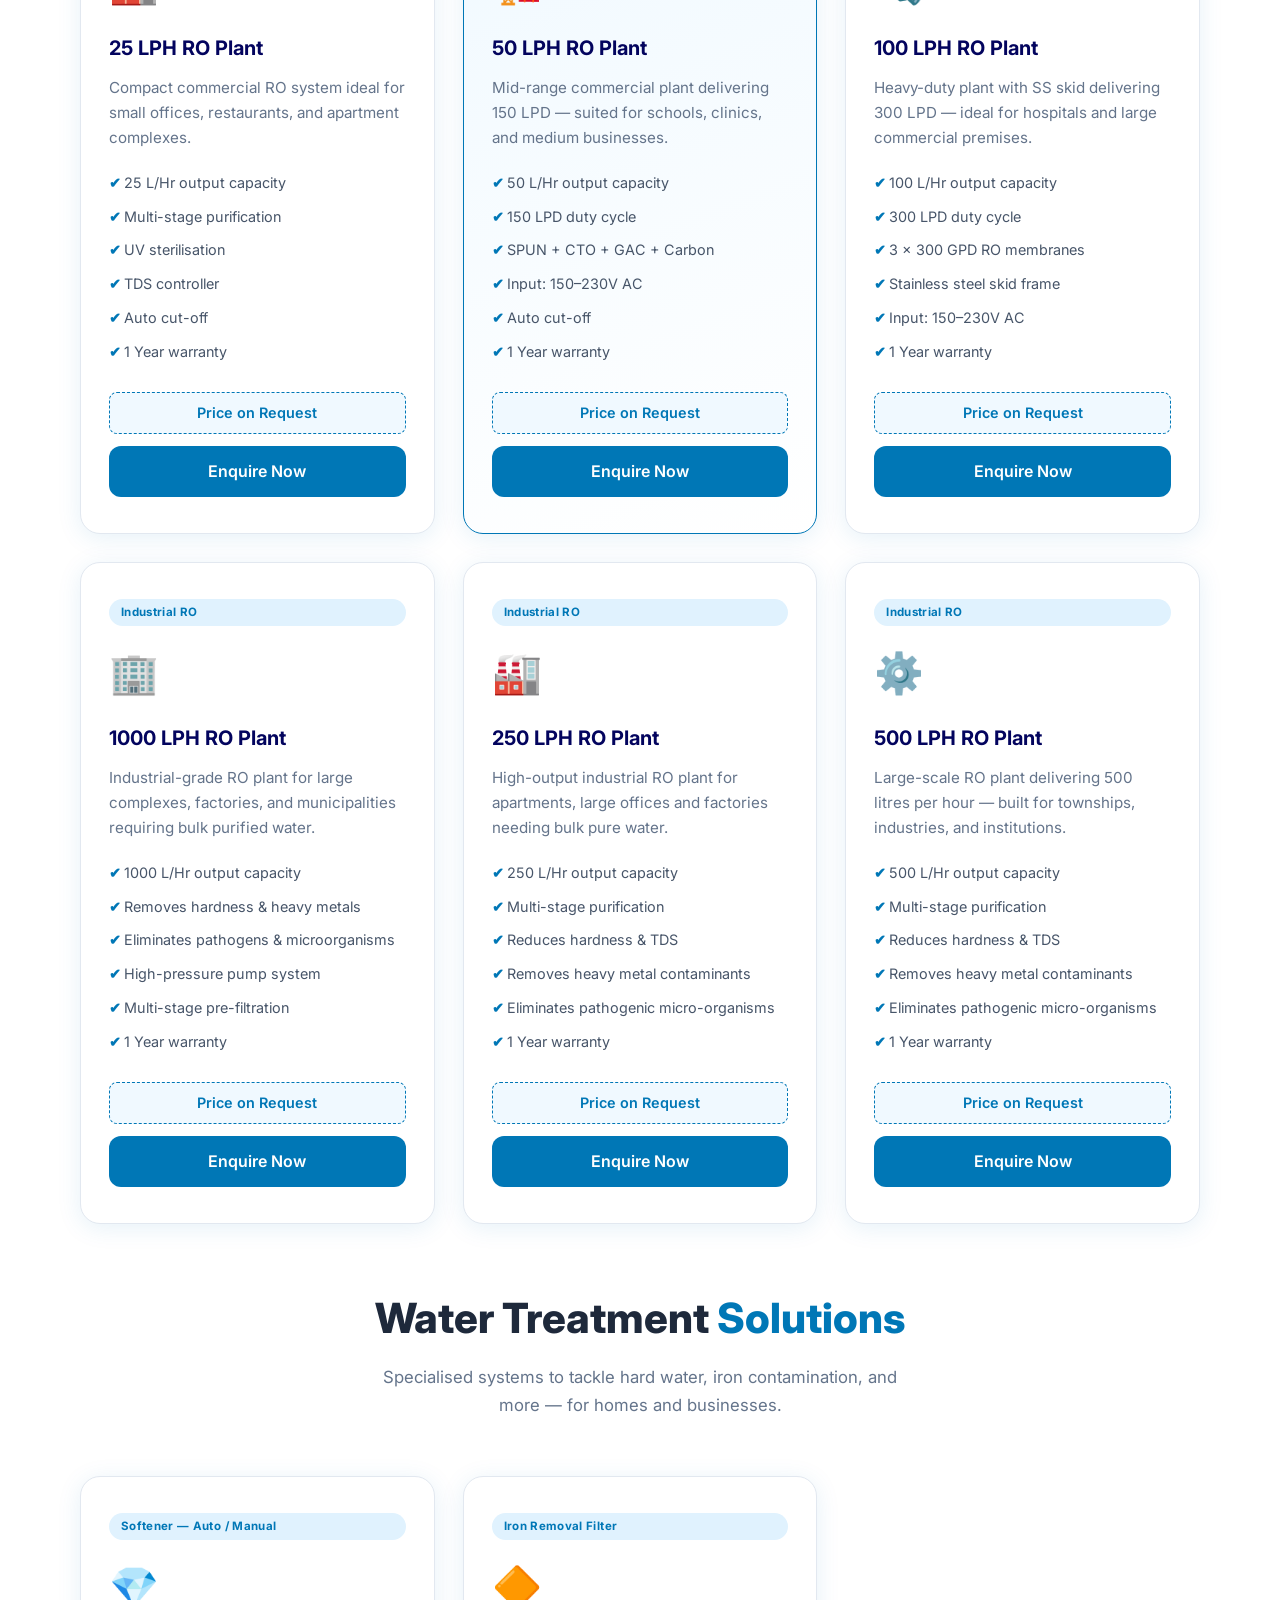
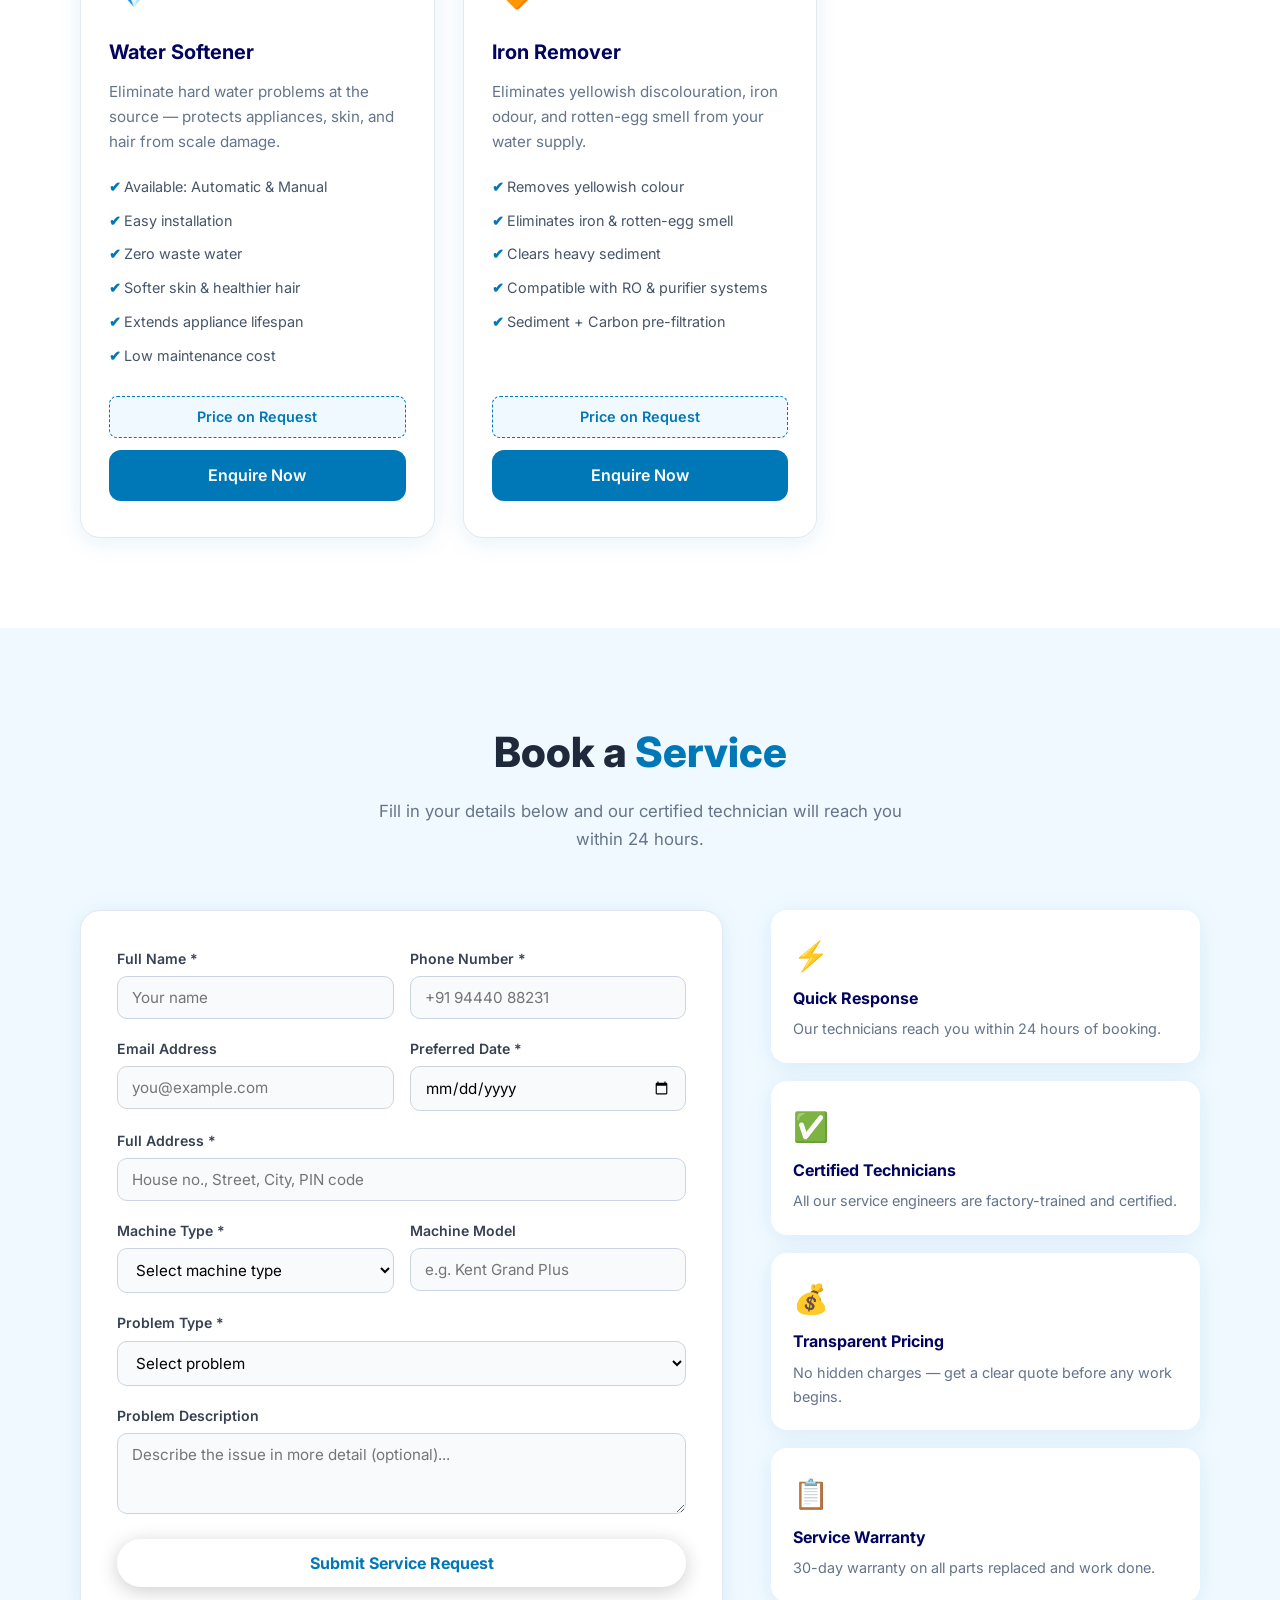
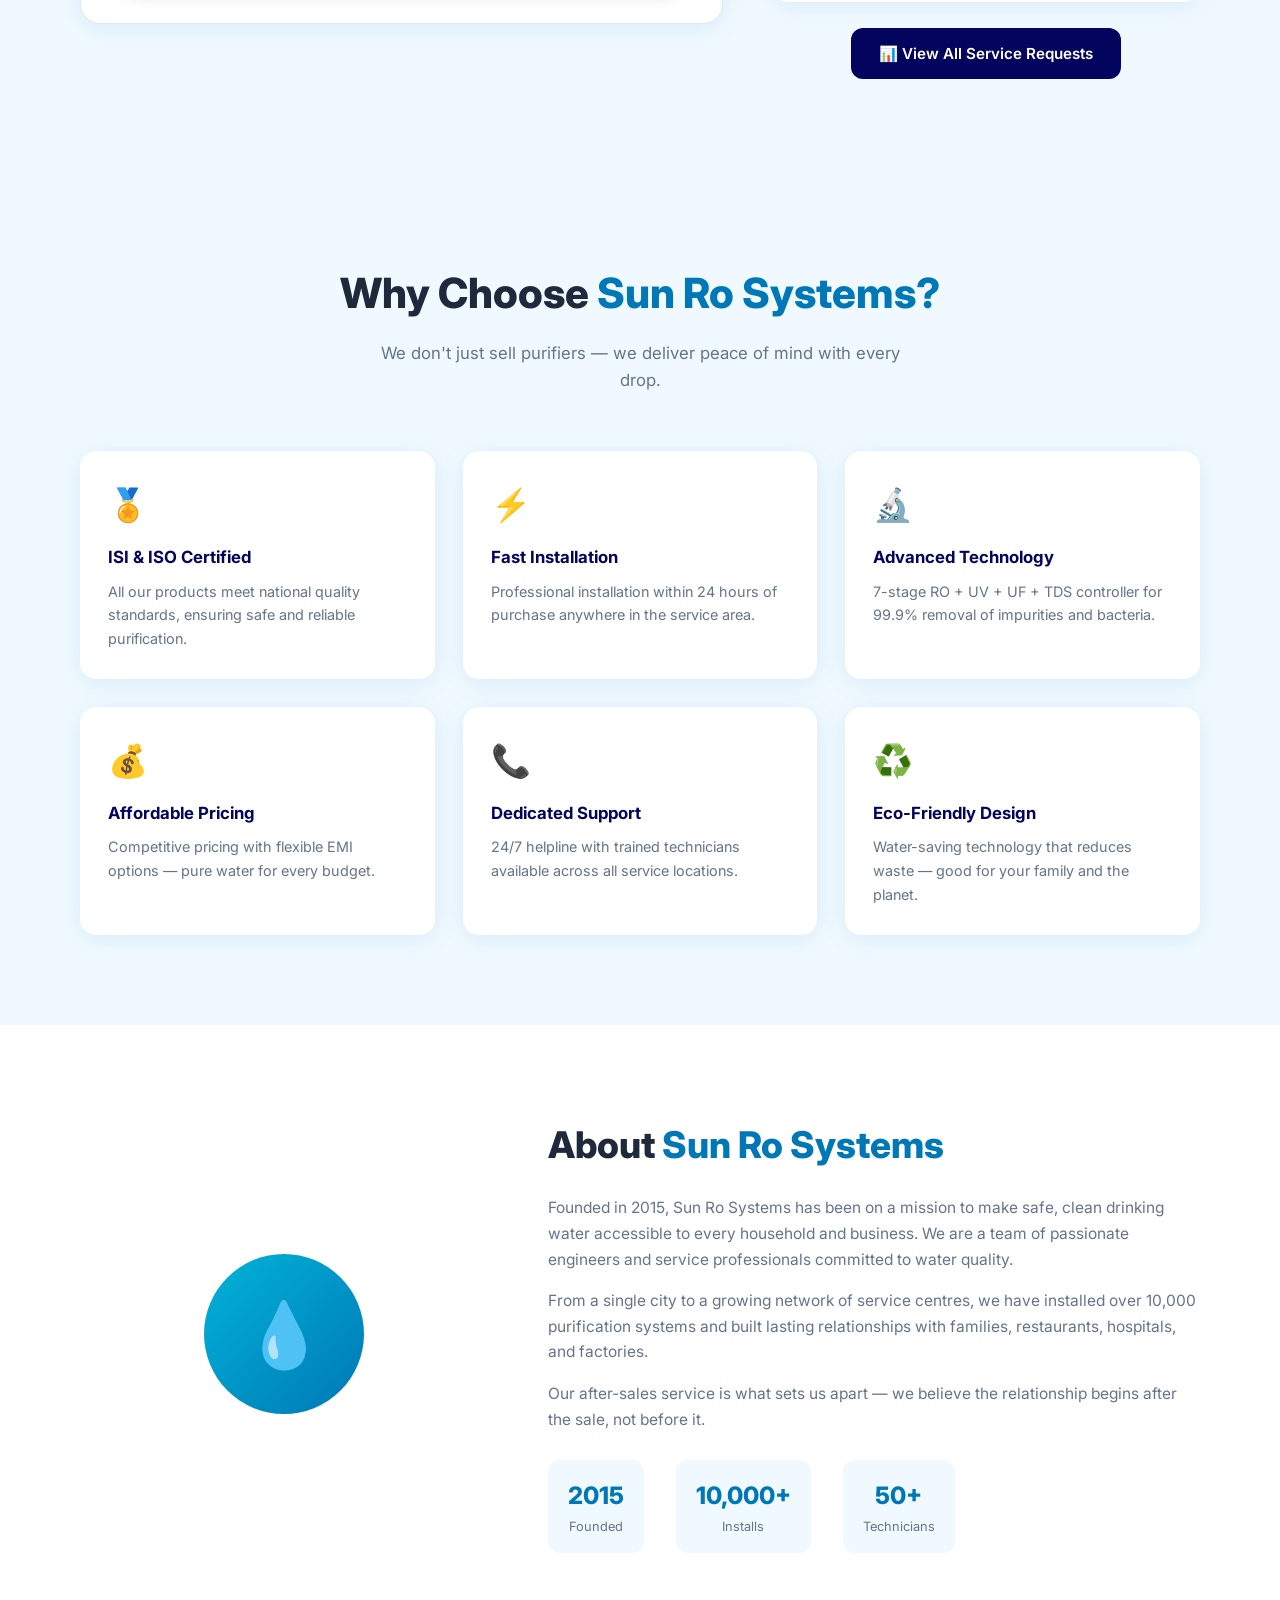
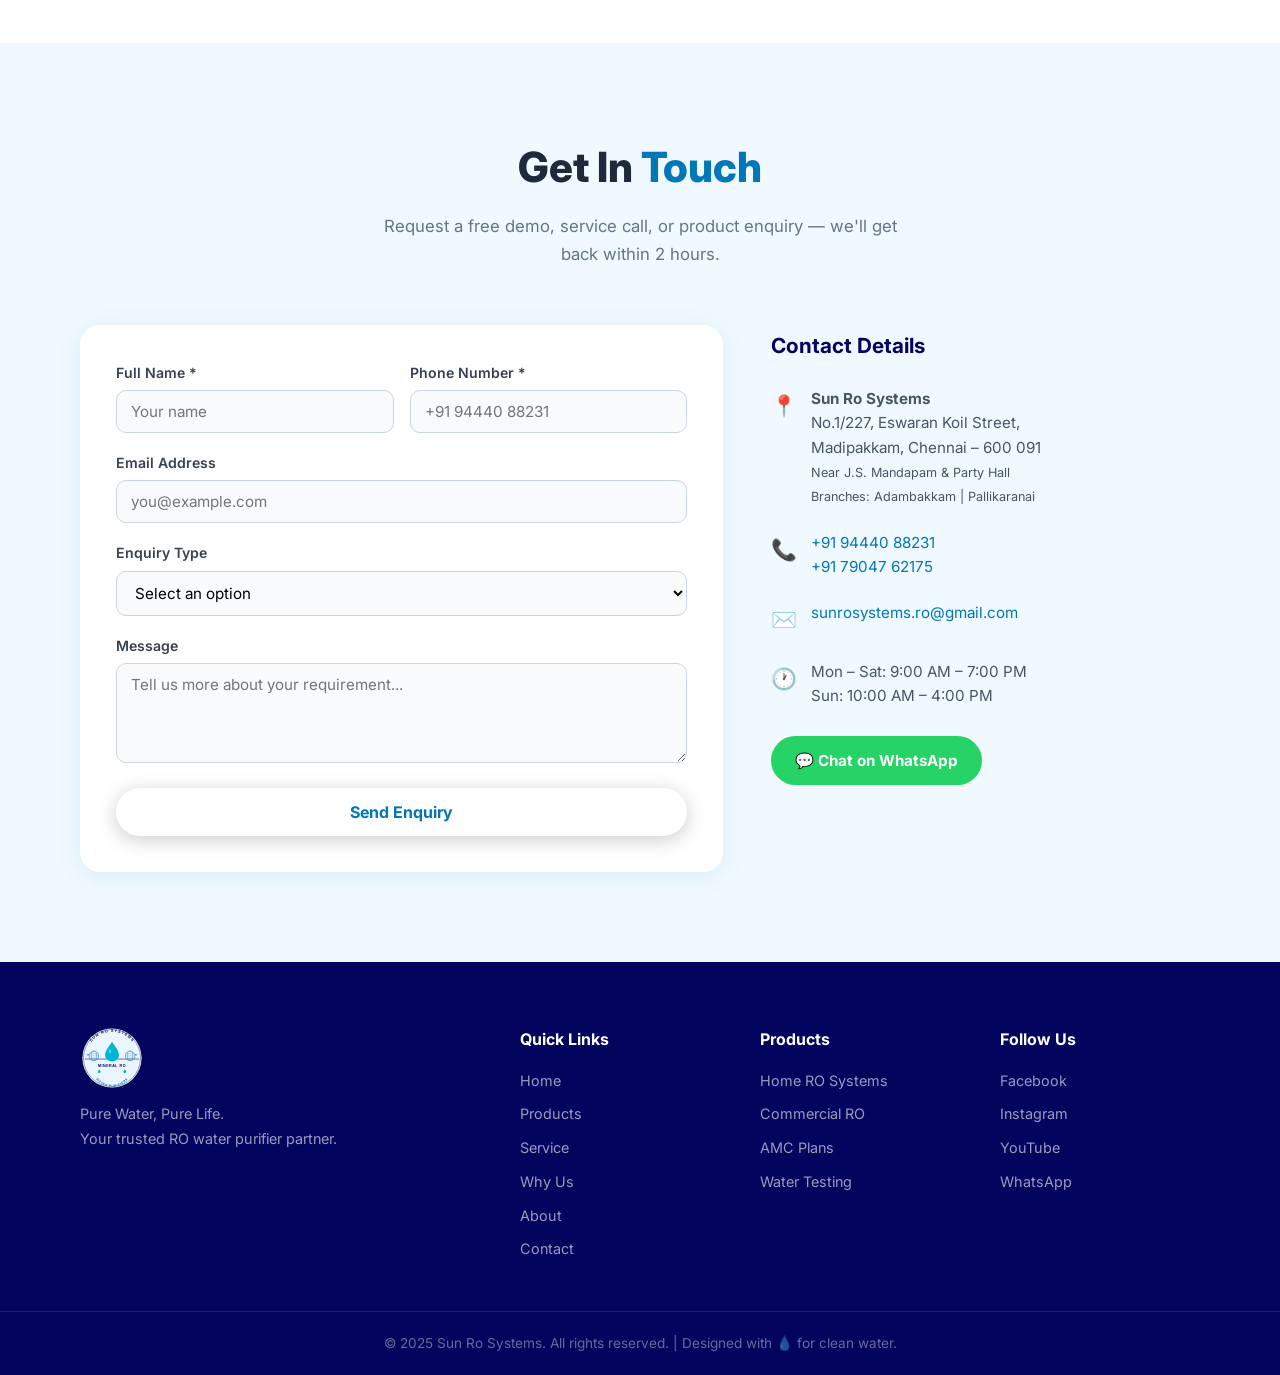
==== commit 70644afd: "Revert "Center logo in navbar with split nav links" This reverts commit bf08a959ac4e9d24d20666b4bfcf" ====
--- a/index.html
+++ b/index.html
@@ -14,16 +14,14 @@
   <!-- ===== NAVBAR ===== -->
   <header class="navbar">
     <div class="container nav-inner">
-      <nav class="nav-links nav-left">
-        <a href="#home">Home</a>
-        <a href="#products">Products</a>
-        <a href="#service">Service</a>
-      </nav>
       <a href="#" class="logo">
         <img src="logo.svg" alt="Sun Ro Systems" class="logo-img" />
         <span class="logo-text">Sun Ro <strong>Systems</strong></span>
       </a>
-      <nav class="nav-links nav-right">
+      <nav class="nav-links">
+        <a href="#home">Home</a>
+        <a href="#products">Products</a>
+        <a href="#service">Service</a>
         <a href="#why-us">Why Us</a>
         <a href="#about">About</a>
         <a href="#contact" class="btn-nav">Contact Us</a>
--- a/style.css
+++ b/style.css
@@ -38,14 +38,14 @@
 }
 
 .nav-inner {
-  display: grid; grid-template-columns: 1fr auto 1fr;
-  align-items: center; padding: 16px 20px;
+  display: flex; align-items: center; justify-content: space-between;
+  padding: 16px 20px;
 }
 
 .logo {
   display: flex; align-items: center; gap: 8px;
   text-decoration: none; color: var(--dark);
-  font-size: 1.3rem; justify-self: center;
+  font-size: 1.3rem;
 }
 .logo-img { height: 52px; width: auto; display: block; }
 .footer-logo-img { height: 64px; width: auto; display: block; margin-bottom: 10px; }
@@ -53,8 +53,6 @@
 .logo-text strong { color: var(--blue); }
 
 .nav-links { display: flex; align-items: center; gap: 28px; }
-.nav-left { justify-content: flex-end; }
-.nav-right { justify-content: flex-start; }
 .nav-links a {
   text-decoration: none; color: var(--gray);
   font-weight: 500; font-size: .95rem;
@@ -87,7 +85,6 @@
 }
 
 @media (max-width: 768px) {
-  .nav-inner { grid-template-columns: 1fr auto; }
   .nav-links { display: none; }
   .hamburger { display: block; }
 }
